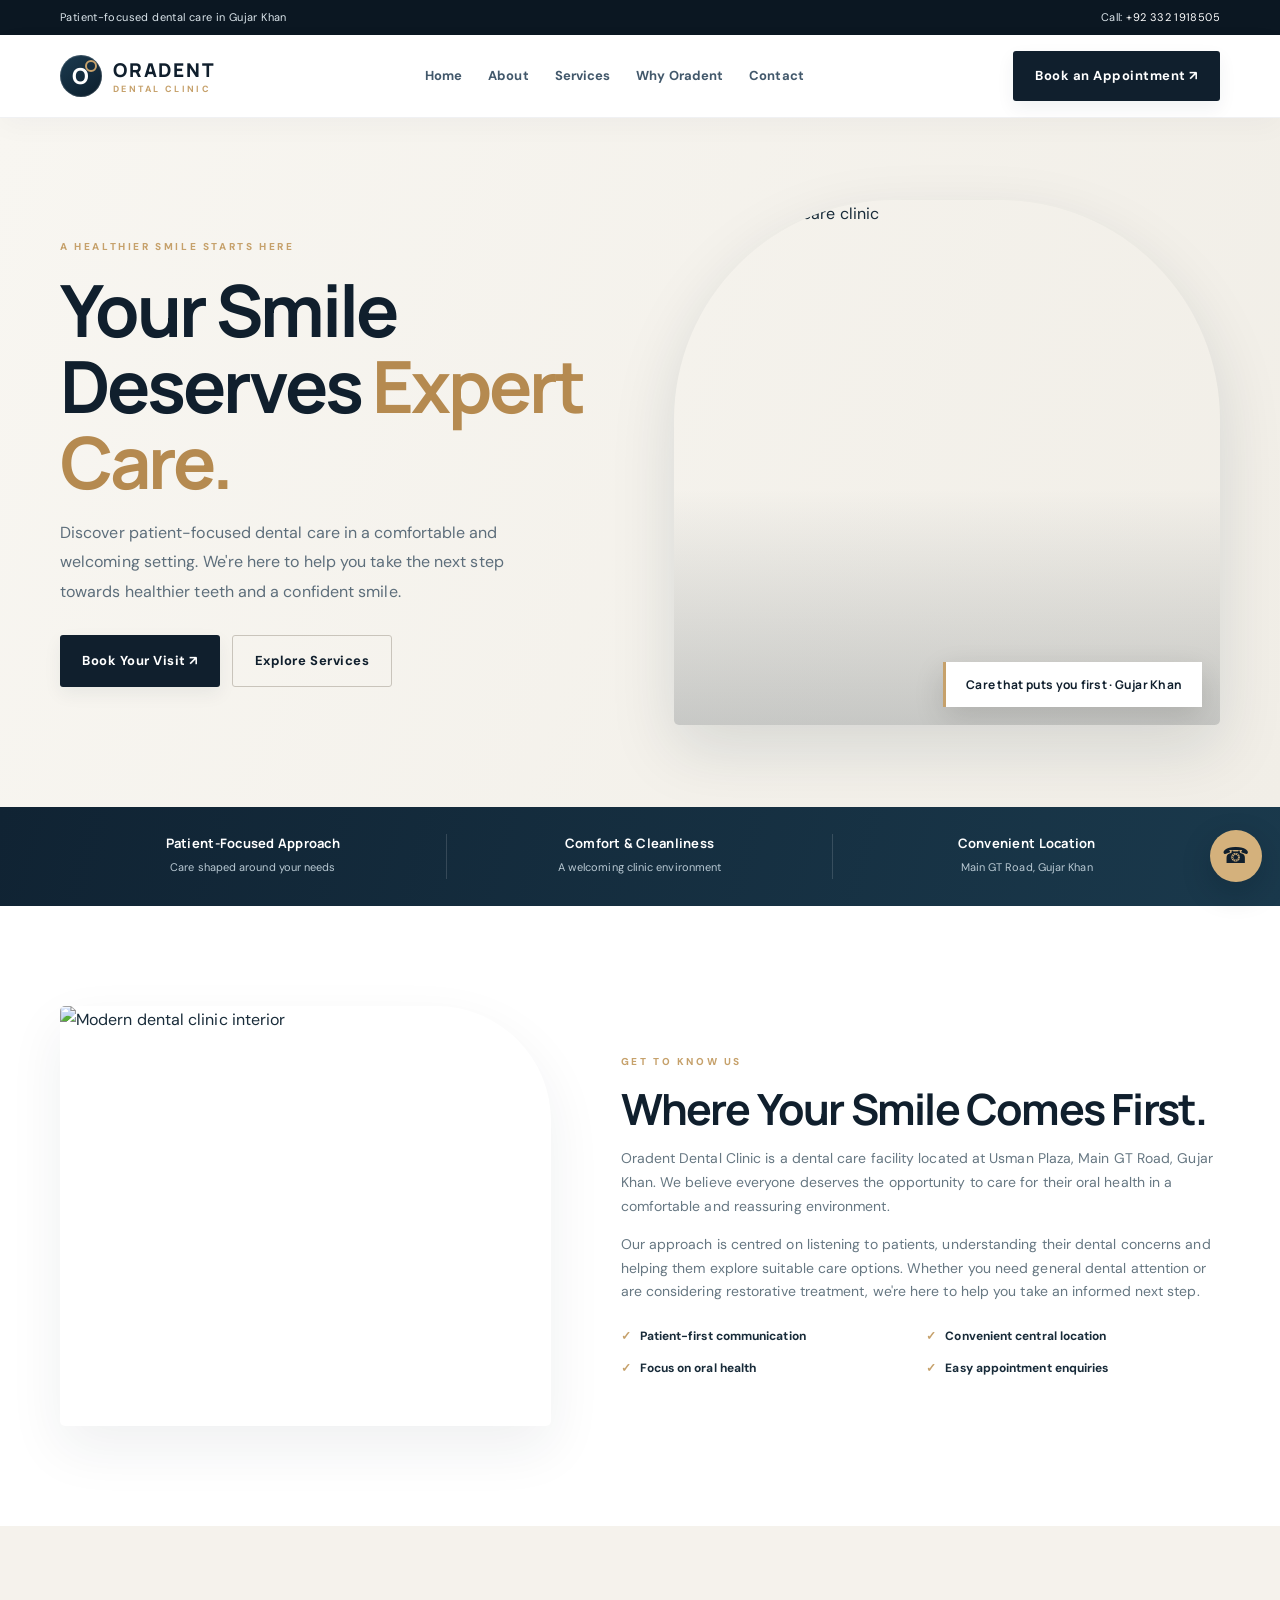
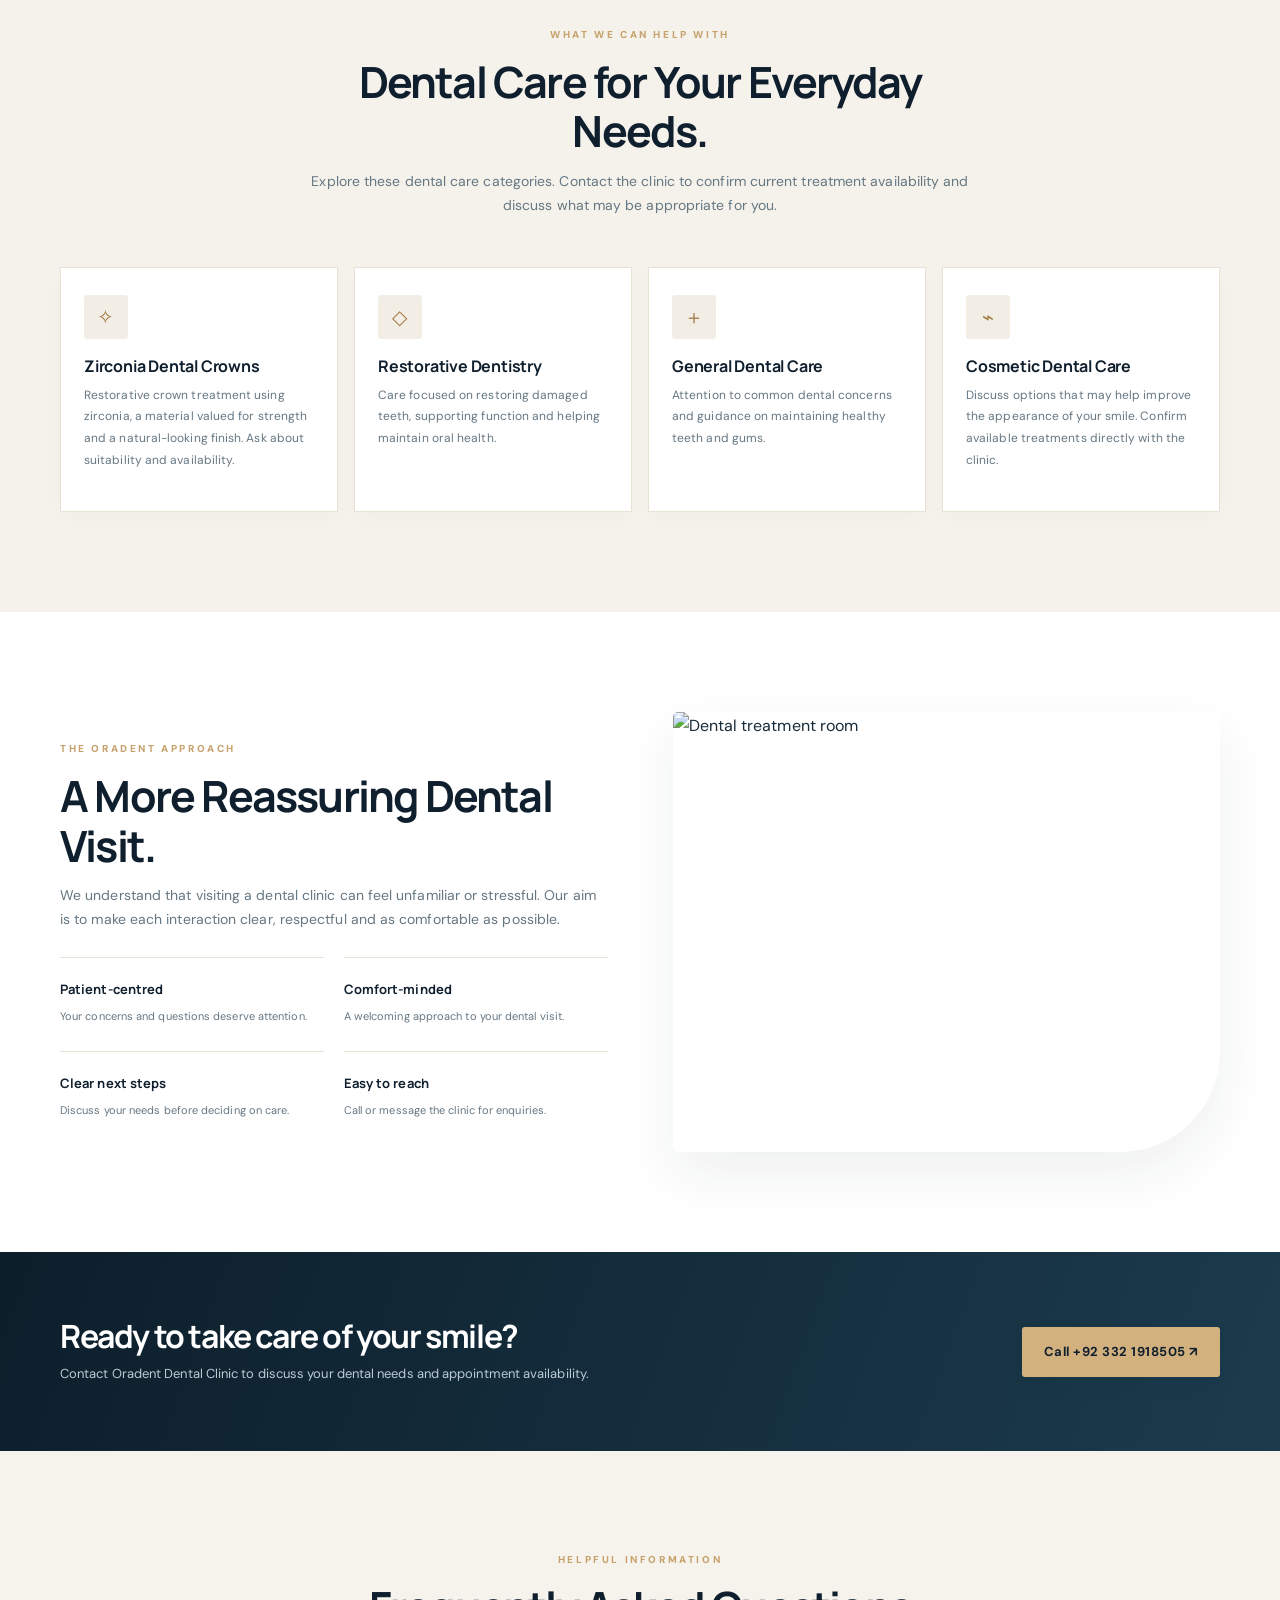
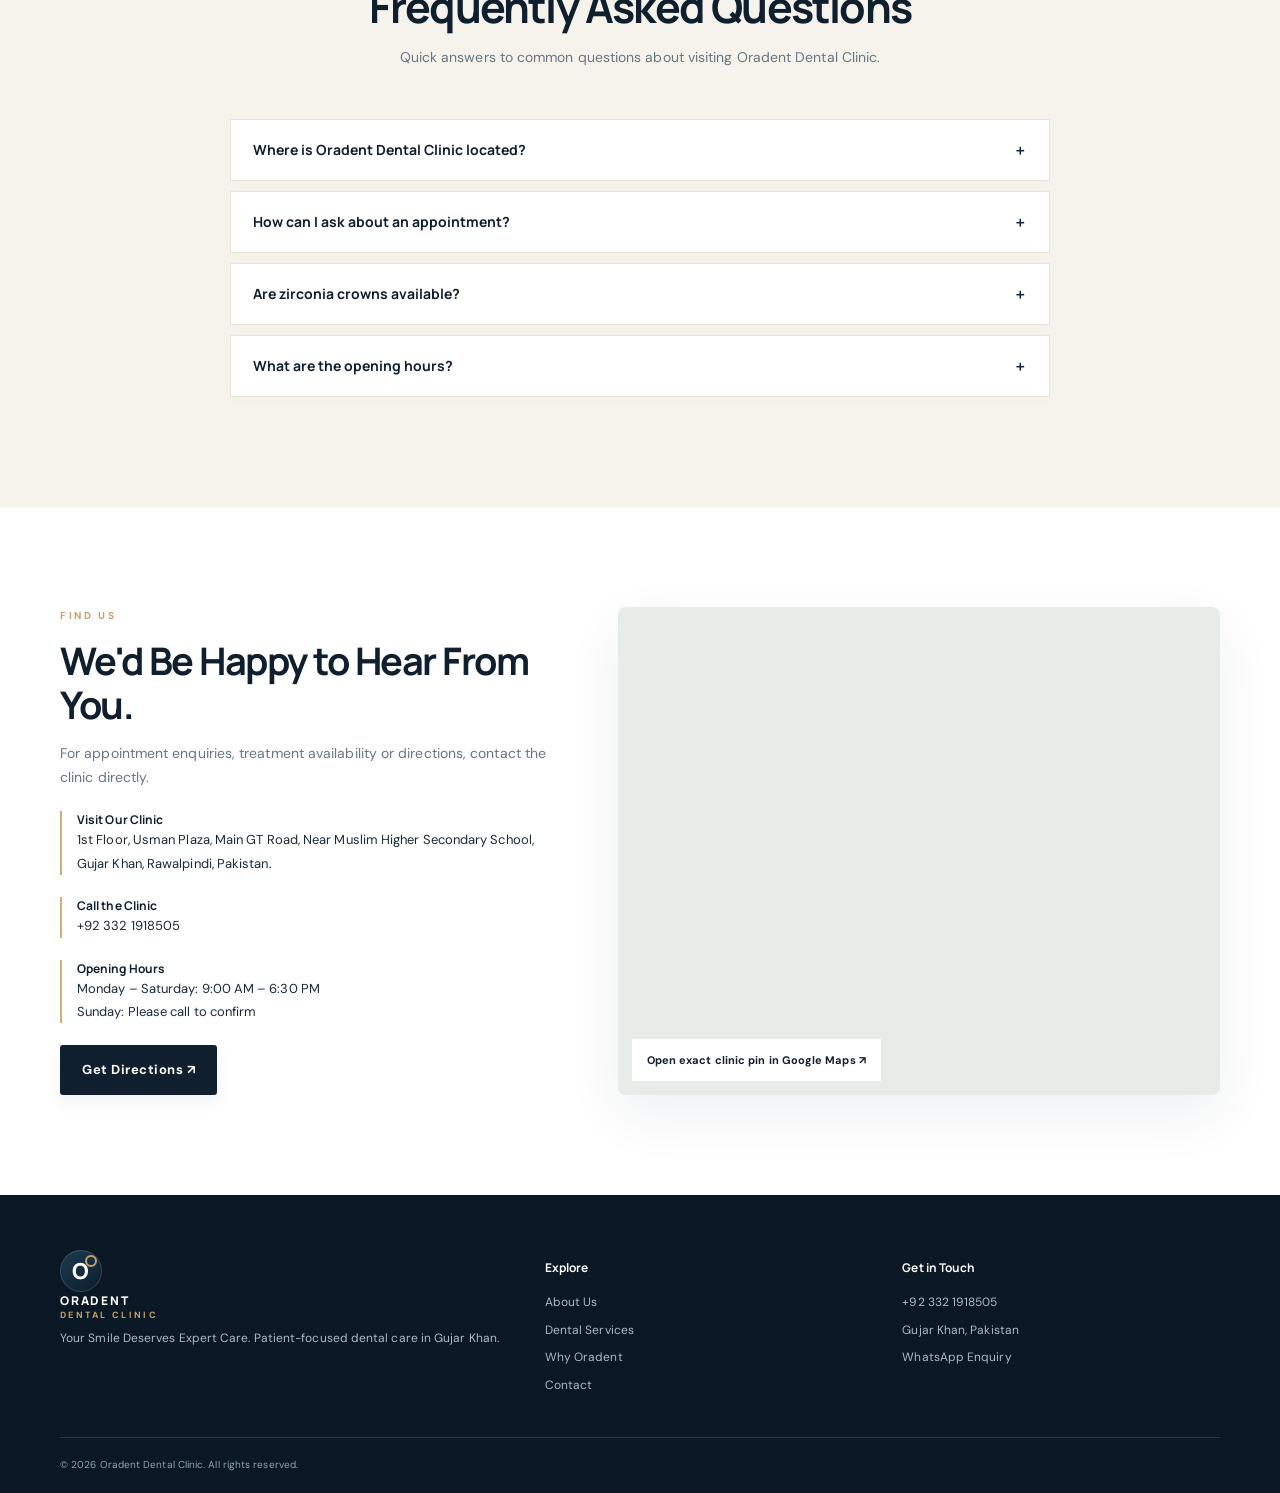
==== index.html @ 302f1503 "Upgrade Oradent website to premium clinic presentation" ====
<!doctype html>
<html lang="en">
<head>
<meta charset="utf-8"><meta name="viewport" content="width=device-width,initial-scale=1">
<title>Oradent Dental Clinic Gujar Khan | Dental Care</title>
<meta name="description" content="Visit Oradent Dental Clinic at Usman Plaza, Main GT Road, Gujar Khan. Explore general, restorative and cosmetic dental care and enquire about zirconia crowns.">
<link rel="canonical" href="https://oradent-clinic-site.vercel.app/"><meta name="theme-color" content="#101f2d"><meta property="og:type" content="website"><meta property="og:title" content="Oradent Dental Clinic | Thoughtful Dental Care in Gujar Khan"><meta property="og:description" content="Patient-focused dental care at Usman Plaza, Main GT Road, Gujar Khan. Call or WhatsApp to enquire."><meta property="og:url" content="https://oradent-clinic-site.vercel.app/"><meta name="twitter:card" content="summary_large_image"><meta name="twitter:title" content="Oradent Dental Clinic | Gujar Khan"><meta name="twitter:description" content="Explore dental care at Oradent Dental Clinic, Usman Plaza, Gujar Khan."><meta name="robots" content="index,follow">
<link rel="preconnect" href="https://fonts.googleapis.com"><link rel="preconnect" href="https://fonts.gstatic.com" crossorigin>
<link href="https://fonts.googleapis.com/css2?family=DM+Sans:wght@400;500;600;700&family=Manrope:wght@500;600;700;800&display=swap" rel="stylesheet">
<style>
:root{--navy:#102a43;--blue:#173f5f;--gold:#c49a58;--cream:#f7f5f0;--ink:#1b2e3e;--muted:#647585;--line:#e8e4dc}*{box-sizing:border-box}html{scroll-behavior:smooth}body{margin:0;color:var(--ink);font:16px/1.7 "DM Sans",sans-serif}a{text-decoration:none;color:inherit}.wrap{width:min(1160px,calc(100% - 40px));margin:auto}.top{background:var(--navy);color:#dce6ec;font-size:12px;padding:8px 0}.top .wrap{display:flex;justify-content:space-between;gap:12px;flex-wrap:wrap}.top a{color:white}header{position:sticky;top:0;z-index:5;background:#ffffffed;backdrop-filter:blur(12px);border-bottom:1px solid #102a4310}.nav{height:78px;display:flex;align-items:center;justify-content:space-between;gap:20px}.logo{display:flex;align-items:center;gap:11px;color:var(--navy);font:800 19px Manrope;letter-spacing:1.4px}.mark{width:42px;height:42px;border-radius:13px;background:var(--navy);color:white;display:grid;place-items:center;font-size:22px;position:relative}.mark:after{content:"";position:absolute;width:8px;height:8px;border:2px solid var(--gold);border-radius:50%;right:5px;top:5px}.logo small{display:block;font:700 9px "DM Sans";letter-spacing:2.4px;color:var(--gold)}.links{display:flex;gap:26px;font-size:13px;font-weight:700;color:#42586b}.links a:hover{color:var(--gold)}.btn{display:inline-flex;align-items:center;justify-content:center;padding:13px 20px;border-radius:5px;background:var(--navy);color:#fff;font-size:13px;font-weight:700;transition:.2s}.btn:hover{background:var(--blue);transform:translateY(-2px)}.btn.light{background:transparent;border:1px solid #c9c4bb;color:var(--navy)}.menu{display:none;background:none;border:0;font-size:25px;color:var(--navy)}.hero{background:var(--cream);overflow:hidden}.heroGrid{display:grid;grid-template-columns:1fr 1fr;gap:55px;align-items:center;padding:70px 0}.eyebrow{text-transform:uppercase;letter-spacing:2.2px;font-size:10px;font-weight:800;color:var(--gold)}h1,h2,h3{font-family:Manrope;color:var(--navy);line-height:1.15}h1{font-size:clamp(42px,5.5vw,66px);letter-spacing:-2.5px;margin:17px 0}h1 span{color:var(--gold)}.lead{color:#5d6e7b;max-width:540px;font-size:16px}.actions{display:flex;gap:12px;flex-wrap:wrap;margin-top:28px}.heroImg{height:490px;border-radius:180px 180px 8px 8px;overflow:hidden;position:relative}.heroImg img{width:100%;height:100%;object-fit:cover}.photoTag{position:absolute;bottom:0;right:0;background:white;padding:14px 20px;border-left:3px solid var(--gold);font:700 12px Manrope;color:var(--navy)}.trust{background:var(--navy);color:white}.trust .wrap{display:grid;grid-template-columns:repeat(3,1fr);padding:24px 0}.trustItem{padding:0 22px;border-right:1px solid #ffffff25;text-align:center}.trustItem:last-child{border:0}.trust strong{display:block;font:700 13px Manrope}.trust small{color:#b9c9d3;font-size:11px}.section{padding:90px 0}.center{text-align:center;max-width:680px;margin:0 auto 42px}.center h2,.copy h2{font-size:clamp(30px,4vw,43px);letter-spacing:-1.3px;margin:14px 0}.center p,.copy p{color:var(--muted);font-size:14px}.about{display:grid;grid-template-columns:.9fr 1.1fr;gap:70px;align-items:center}.aboutImg{height:420px;overflow:hidden;border-radius:8px 100px 8px 8px}.aboutImg img{width:100%;height:100%;object-fit:cover}.ticks{display:grid;grid-template-columns:1fr 1fr;gap:12px;margin-top:22px;font-size:12px;font-weight:700}.ticks span:before{content:"✓";color:var(--gold);margin-right:9px}.services{background:var(--cream)}.cards{display:grid;grid-template-columns:repeat(4,1fr);gap:16px}.card{background:#fff;border:1px solid var(--line);padding:25px 20px;min-height:225px;transition:.2s}.card:hover{transform:translateY(-4px);box-shadow:0 14px 30px #102a4310}.symbol{width:44px;height:44px;border-radius:50%;background:#eaf1ee;color:var(--navy);display:grid;place-items:center;font-size:20px}.card h3{font-size:16px;margin:18px 0 9px}.card p{font-size:12px;color:var(--muted);margin:0}.why{display:grid;grid-template-columns:1fr 1fr;gap:65px;align-items:center}.whyImg{height:440px;border-radius:8px 8px 90px 8px;overflow:hidden}.whyImg img{width:100%;height:100%;object-fit:cover}.benefits{display:grid;grid-template-columns:1fr 1fr;gap:20px;margin-top:25px}.benefit{border-top:1px solid var(--line);padding-top:13px}.benefit strong{font:700 13px Manrope;color:var(--navy)}.benefit p{font-size:11px;margin:5px 0;color:var(--muted)}.band{background:var(--navy);color:white;padding:55px 0}.band .wrap{display:flex;align-items:center;justify-content:space-between;gap:30px}.band h2{color:white;font-size:32px;margin:0 0 8px}.band p{color:#bdcbd5;font-size:13px;margin:0}.band .btn{background:var(--gold);color:var(--navy);white-space:nowrap}.faq{background:var(--cream)}.faqList{max-width:820px;margin:auto}.faqItem{background:white;border:1px solid var(--line);margin-bottom:10px}.question{width:100%;border:0;background:none;padding:18px 20px;text-align:left;display:flex;justify-content:space-between;font:700 13px Manrope;color:var(--navy);cursor:pointer}.answer{display:none;padding:0 20px 18px;color:var(--muted);font-size:13px}.faqItem.open .answer{display:block}.contact{display:grid;grid-template-columns:.9fr 1.1fr;gap:50px}.contact h2{font-size:38px;margin:15px 0}.contact p{color:var(--muted);font-size:14px}.detail{margin:22px 0;font-size:13px}.detail b{display:block;font:700 12px Manrope;color:var(--navy)}.map{min-height:370px;position:relative;border-radius:8px;overflow:hidden;background:#e8ece9}.map iframe{width:100%;height:370px;border:0}.map a{position:absolute;bottom:14px;left:14px;background:white;padding:12px 15px;font-size:11px;font-weight:700;color:var(--navy)}footer{background:#0b2033;color:#d4dfe6;padding:48px 0 20px}.foot{display:grid;grid-template-columns:1.4fr 1fr 1fr;gap:40px;padding-bottom:35px}.foot p,.foot a{display:block;color:#aabac6;font-size:12px;margin:7px 0}.foot h4{font:700 12px Manrope;color:white}.copyright{border-top:1px solid #ffffff22;padding-top:18px;font-size:10px;color:#8fa3b1;display:flex;justify-content:space-between;gap:12px}.float{position:fixed;right:18px;bottom:18px;width:52px;height:52px;border-radius:50%;background:var(--gold);color:var(--navy);display:grid;place-items:center;font-size:22px;box-shadow:0 8px 22px #0002}
@media(max-width:850px){.cards{grid-template-columns:repeat(2,1fr)}.heroGrid{gap:25px}.about,.why{gap:35px}}@media(max-width:680px){.wrap{width:calc(100% - 32px)}.nav{height:68px}.menu{display:block}.links{display:none;position:absolute;top:68px;left:0;right:0;background:white;padding:20px 25px;box-shadow:0 12px 20px #102a4315;flex-direction:column}.links.show{display:flex}.nav>.btn{display:none}.heroGrid,.about,.why,.contact{grid-template-columns:1fr}.heroGrid{padding:48px 0 35px}.heroImg{height:350px}.trust .wrap{grid-template-columns:1fr;gap:15px}.trustItem{border:0;border-bottom:1px solid #ffffff22;padding:0 0 13px;text-align:left}.trustItem:last-child{border:0}.section{padding:65px 0}.aboutImg{height:330px}.band .wrap{align-items:flex-start;flex-direction:column}.band h2{font-size:28px}.whyImg{height:330px}.foot{grid-template-columns:1fr 1fr;gap:25px}.foot>div:first-child{grid-column:1/-1}.copyright{flex-direction:column}.map iframe{height:320px;min-height:320px}}@media(max-width:390px){.cards,.ticks,.benefits{grid-template-columns:1fr}.actions .btn{width:100%}}

/* Premium refinement */
:root{--navy:#101f2d;--blue:#213f52;--gold:#c6a16b;--cream:#f6f3ed;--ink:#182b39;--muted:#667782;--line:#e7e0d5}
body{letter-spacing:.005em}
.top{background:#0b1722;font-size:11px;letter-spacing:.035em}
header{box-shadow:0 8px 28px #14283a08}
.nav{height:82px}
.logo{letter-spacing:1.8px}
.mark{border-radius:50%;background:linear-gradient(145deg,#1c3b50,#0b1d2b);box-shadow:inset 0 0 0 1px #ffffff25}
.btn{border-radius:3px;letter-spacing:.04em;padding:14px 22px;box-shadow:0 7px 18px #102a4310}
.btn.light{box-shadow:none}
.hero{background:linear-gradient(110deg,#f8f6f1 0%,#f1eee7 100%)}
.heroGrid{padding:82px 0;gap:68px}
h1{font-size:clamp(44px,5.8vw,72px);line-height:1.06;letter-spacing:-3px}
h1 span{color:#b58a50}
.lead{font-size:16px;line-height:1.85;max-width:500px}
.heroImg{height:525px;border-radius:220px 220px 5px 5px;box-shadow:0 24px 65px #132b3a20}
.heroImg:after{content:"";position:absolute;inset:0;background:linear-gradient(180deg,transparent 55%,#07172430)}
.photoTag{z-index:1;bottom:18px;right:18px;box-shadow:0 10px 30px #0002;letter-spacing:.02em}
.trust{background:linear-gradient(105deg,#102333,#1a394c)}
.trust .wrap{padding:27px 0}
.trustItem strong{font-size:13px;letter-spacing:.02em}
.section{padding:100px 0}
.center{margin-bottom:50px}
.center h2,.copy h2{letter-spacing:-1.8px}
.eyebrow{letter-spacing:2.6px;font-size:10px}
.aboutImg,.whyImg{box-shadow:0 22px 55px #172d3a12}
.aboutImg{border-radius:5px 115px 5px 5px}
.whyImg{border-radius:5px 5px 100px 5px}
.services{background:#f5f2ec}
.card{border:1px solid #e8e1d6;min-height:245px;padding:27px 23px;box-shadow:0 5px 18px #1b2e3e05}
.card:hover{box-shadow:0 18px 38px #102a4312;border-color:#d5c4a8}
.symbol{border-radius:3px;background:#f2eee6;color:#a47b45}
.card h3{font-size:16px;letter-spacing:-.2px}
.card p{line-height:1.8}
.benefit{padding-top:17px}
.benefit strong{font-size:13px}
.band{background:linear-gradient(110deg,#0d1e2b,#1b3b4d);padding:66px 0}
.band h2{letter-spacing:-1.4px}
.band .btn{background:#d2b17f}
.faq{background:#f6f3ed}
.faqItem{border-color:#e9e2d7;box-shadow:0 4px 15px #172d3a04}
.question{font-size:14px;padding:20px 22px}
.answer{line-height:1.8}
.contact{gap:65px}
.contact h2{letter-spacing:-1.5px;line-height:1.15}
.detail{line-height:1.8;padding-left:15px;border-left:2px solid #d0ad79}
.map{box-shadow:0 20px 55px #102a4312}
footer{background:#091824}
.float{background:#d4b17c;box-shadow:0 10px 28px #09182440}
a:focus-visible,button:focus-visible{outline:3px solid #c6a16b;outline-offset:3px}
@media(max-width:850px){.heroGrid{gap:35px}.heroImg{height:440px}}
@media(max-width:680px){.nav{height:70px}.heroGrid{padding:55px 0 40px;gap:32px}.heroImg{height:355px}.section{padding:70px 0}.heroImg{border-radius:150px 150px 4px 4px}.contact{gap:32px}}

</style>
<script type="application/ld+json">{"@context":"https://schema.org","@type":"Dentist","name":"Oradent Dental Clinic","telephone":"+923321918505","address":{"@type":"PostalAddress","streetAddress":"1st Floor, Usman Plaza, Main GT Road, near Muslim Higher Secondary School","addressLocality":"Gujar Khan","addressRegion":"Punjab","addressCountry":"PK"},"areaServed":"Gujar Khan","url":"https://oradent-clinic-site.vercel.app/","openingHoursSpecification":[{"@type":"OpeningHoursSpecification","dayOfWeek":["Monday","Tuesday","Wednesday","Thursday","Friday","Saturday"],"opens":"09:00","closes":"18:30"}]}</script>
</head>
<body>
<div class="top"><div class="wrap"><span>Patient-focused dental care in Gujar Khan</span><span>Call: <a href="tel:+923321918505">+92 332 1918505</a></span></div></div>
<header><div class="wrap nav"><a class="logo" href="#home"><span class="mark">O</span><span>ORADENT<small>DENTAL CLINIC</small></span></a><button class="menu" id="menu" aria-label="Toggle menu">☰</button><nav class="links" id="links"><a href="#home">Home</a><a href="#about">About</a><a href="#services">Services</a><a href="#why">Why Oradent</a><a href="#contact">Contact</a></nav><a class="btn" href="https://wa.me/923321918505?text=Hello%20Oradent%2C%20I%20would%20like%20to%20ask%20about%20an%20appointment.">Book an Appointment ↗</a></div></header>
<main>
<section class="hero" id="home"><div class="wrap heroGrid"><div><div class="eyebrow">A healthier smile starts here</div><h1>Your Smile Deserves <span>Expert Care.</span></h1><p class="lead">Discover patient-focused dental care in a comfortable and welcoming setting. We're here to help you take the next step towards healthier teeth and a confident smile.</p><div class="actions"><a class="btn" href="https://wa.me/923321918505?text=Hello%20Oradent%2C%20I%20would%20like%20to%20discuss%20an%20appointment.">Book Your Visit ↗</a><a class="btn light" href="#services">Explore Services</a></div></div><div class="heroImg"><img src="https://images.unsplash.com/photo-1606811971618-4486d14f3f99?auto=format&fit=crop&w=1100&q=85" alt="Modern dental care clinic" fetchpriority="high"><div class="photoTag">Care that puts you first · Gujar Khan</div></div></div></section>
<div class="trust"><div class="wrap"><div class="trustItem"><strong>Patient-Focused Approach</strong><small>Care shaped around your needs</small></div><div class="trustItem"><strong>Comfort & Cleanliness</strong><small>A welcoming clinic environment</small></div><div class="trustItem"><strong>Convenient Location</strong><small>Main GT Road, Gujar Khan</small></div></div></div>
<section class="section" id="about"><div class="wrap about"><div class="aboutImg"><img src="https://images.unsplash.com/photo-1629909613654-28e377c37b09?auto=format&fit=crop&w=900&q=85" alt="Modern dental clinic interior" loading="lazy"></div><div class="copy"><div class="eyebrow">Get to know us</div><h2>Where Your Smile Comes First.</h2><p>Oradent Dental Clinic is a dental care facility located at Usman Plaza, Main GT Road, Gujar Khan. We believe everyone deserves the opportunity to care for their oral health in a comfortable and reassuring environment.</p><p>Our approach is centred on listening to patients, understanding their dental concerns and helping them explore suitable care options. Whether you need general dental attention or are considering restorative treatment, we're here to help you take an informed next step.</p><div class="ticks"><span>Patient-first communication</span><span>Convenient central location</span><span>Focus on oral health</span><span>Easy appointment enquiries</span></div></div></div></section>
<section class="section services" id="services"><div class="wrap"><div class="center"><div class="eyebrow">What we can help with</div><h2>Dental Care for Your Everyday Needs.</h2><p>Explore these dental care categories. Contact the clinic to confirm current treatment availability and discuss what may be appropriate for you.</p></div><div class="cards"><article class="card"><div class="symbol">✧</div><h3>Zirconia Dental Crowns</h3><p>Restorative crown treatment using zirconia, a material valued for strength and a natural-looking finish. Ask about suitability and availability.</p></article><article class="card"><div class="symbol">◇</div><h3>Restorative Dentistry</h3><p>Care focused on restoring damaged teeth, supporting function and helping maintain oral health.</p></article><article class="card"><div class="symbol">＋</div><h3>General Dental Care</h3><p>Attention to common dental concerns and guidance on maintaining healthy teeth and gums.</p></article><article class="card"><div class="symbol">⌁</div><h3>Cosmetic Dental Care</h3><p>Discuss options that may help improve the appearance of your smile. Confirm available treatments directly with the clinic.</p></article></div></div></section>
<section class="section" id="why"><div class="wrap why"><div class="copy"><div class="eyebrow">The Oradent approach</div><h2>A More Reassuring Dental Visit.</h2><p>We understand that visiting a dental clinic can feel unfamiliar or stressful. Our aim is to make each interaction clear, respectful and as comfortable as possible.</p><div class="benefits"><div class="benefit"><strong>Patient-centred</strong><p>Your concerns and questions deserve attention.</p></div><div class="benefit"><strong>Comfort-minded</strong><p>A welcoming approach to your dental visit.</p></div><div class="benefit"><strong>Clear next steps</strong><p>Discuss your needs before deciding on care.</p></div><div class="benefit"><strong>Easy to reach</strong><p>Call or message the clinic for enquiries.</p></div></div></div><div class="whyImg"><img src="https://images.unsplash.com/photo-1609840114035-3c981b782dfe?auto=format&fit=crop&w=1000&q=85" alt="Dental treatment room" loading="lazy"></div></div></section>
<section class="band"><div class="wrap"><div><h2>Ready to take care of your smile?</h2><p>Contact Oradent Dental Clinic to discuss your dental needs and appointment availability.</p></div><a class="btn" href="tel:+923321918505">Call +92 332 1918505 ↗</a></div></section>
<section class="section faq"><div class="wrap"><div class="center"><div class="eyebrow">Helpful information</div><h2>Frequently Asked Questions</h2><p>Quick answers to common questions about visiting Oradent Dental Clinic.</p></div><div class="faqList"><div class="faqItem"><button class="question">Where is Oradent Dental Clinic located? <span>＋</span></button><div class="answer">1st Floor, Usman Plaza, Main GT Road, near Muslim Higher Secondary School, Gujar Khan, Rawalpindi, Pakistan.</div></div><div class="faqItem"><button class="question">How can I ask about an appointment? <span>＋</span></button><div class="answer">Call +92 332 1918505 or use the WhatsApp appointment enquiry button. Appointment availability should be confirmed directly with the clinic.</div></div><div class="faqItem"><button class="question">Are zirconia crowns available? <span>＋</span></button><div class="answer">Zirconia dental crowns are one of the treatment categories listed for this clinic. Contact the team to confirm current availability and whether this option is suitable for your needs.</div></div><div class="faqItem"><button class="question">What are the opening hours? <span>＋</span></button><div class="answer">The hours supplied for this draft are Monday to Saturday, 9:00 AM to 6:30 PM. Please call to confirm the latest schedule. Sunday availability is not confirmed.</div></div></div></div></section>
<section class="section" id="contact"><div class="wrap contact"><div><div class="eyebrow">Find us</div><h2>We'd Be Happy to Hear From You.</h2><p>For appointment enquiries, treatment availability or directions, contact the clinic directly.</p><div class="detail"><b>Visit Our Clinic</b>1st Floor, Usman Plaza, Main GT Road, Near Muslim Higher Secondary School, Gujar Khan, Rawalpindi, Pakistan.</div><div class="detail"><b>Call the Clinic</b><a href="tel:+923321918505">+92 332 1918505</a></div><div class="detail"><b>Opening Hours</b>Monday – Saturday: 9:00 AM – 6:30 PM<br>Sunday: Please call to confirm</div><a class="btn" href="https://maps.app.goo.gl/mqdsxvssHX6BZxFB8" target="_blank" rel="noopener">Get Directions ↗</a></div><div class="map"><iframe title="Oradent Dental Clinic map" src="https://www.google.com/maps?q=Oradent%20Dental%20Clinic%2C%20Usman%20Plaza%2C%20Main%20GT%20Road%2C%20near%20Muslim%20Higher%20Secondary%20School%2C%20Gujar%20Khan%2047850&output=embed" loading="lazy"></iframe><a href="https://maps.app.goo.gl/mqdsxvssHX6BZxFB8" target="_blank" rel="noopener">Open exact clinic pin in Google Maps ↗</a></div></div></section>
</main>
<footer><div class="wrap"><div class="foot"><div><a class="logo" href="#home" style="color:white"><span class="mark">O</span><span>ORADENT<small>DENTAL CLINIC</small></span></a><p>Your Smile Deserves Expert Care. Patient-focused dental care in Gujar Khan.</p></div><div><h4>Explore</h4><a href="#about">About Us</a><a href="#services">Dental Services</a><a href="#why">Why Oradent</a><a href="#contact">Contact</a></div><div><h4>Get in Touch</h4><a href="tel:+923321918505">+92 332 1918505</a><a href="https://maps.app.goo.gl/mqdsxvssHX6BZxFB8">Gujar Khan, Pakistan</a><a href="https://wa.me/923321918505">WhatsApp Enquiry</a></div></div><div class="copyright"><span>© 2026 Oradent Dental Clinic. All rights reserved.</span></div></div></footer>
<a class="float" href="tel:+923321918505" aria-label="Call clinic">☎</a>
<script>const m=document.getElementById('menu'),n=document.getElementById('links');m.addEventListener('click',()=>n.classList.toggle('show'));n.querySelectorAll('a').forEach(a=>a.addEventListener('click',()=>n.classList.remove('show')));document.querySelectorAll('.question').forEach(q=>q.addEventListener('click',()=>q.parentElement.classList.toggle('open')));</script>
</body></html>
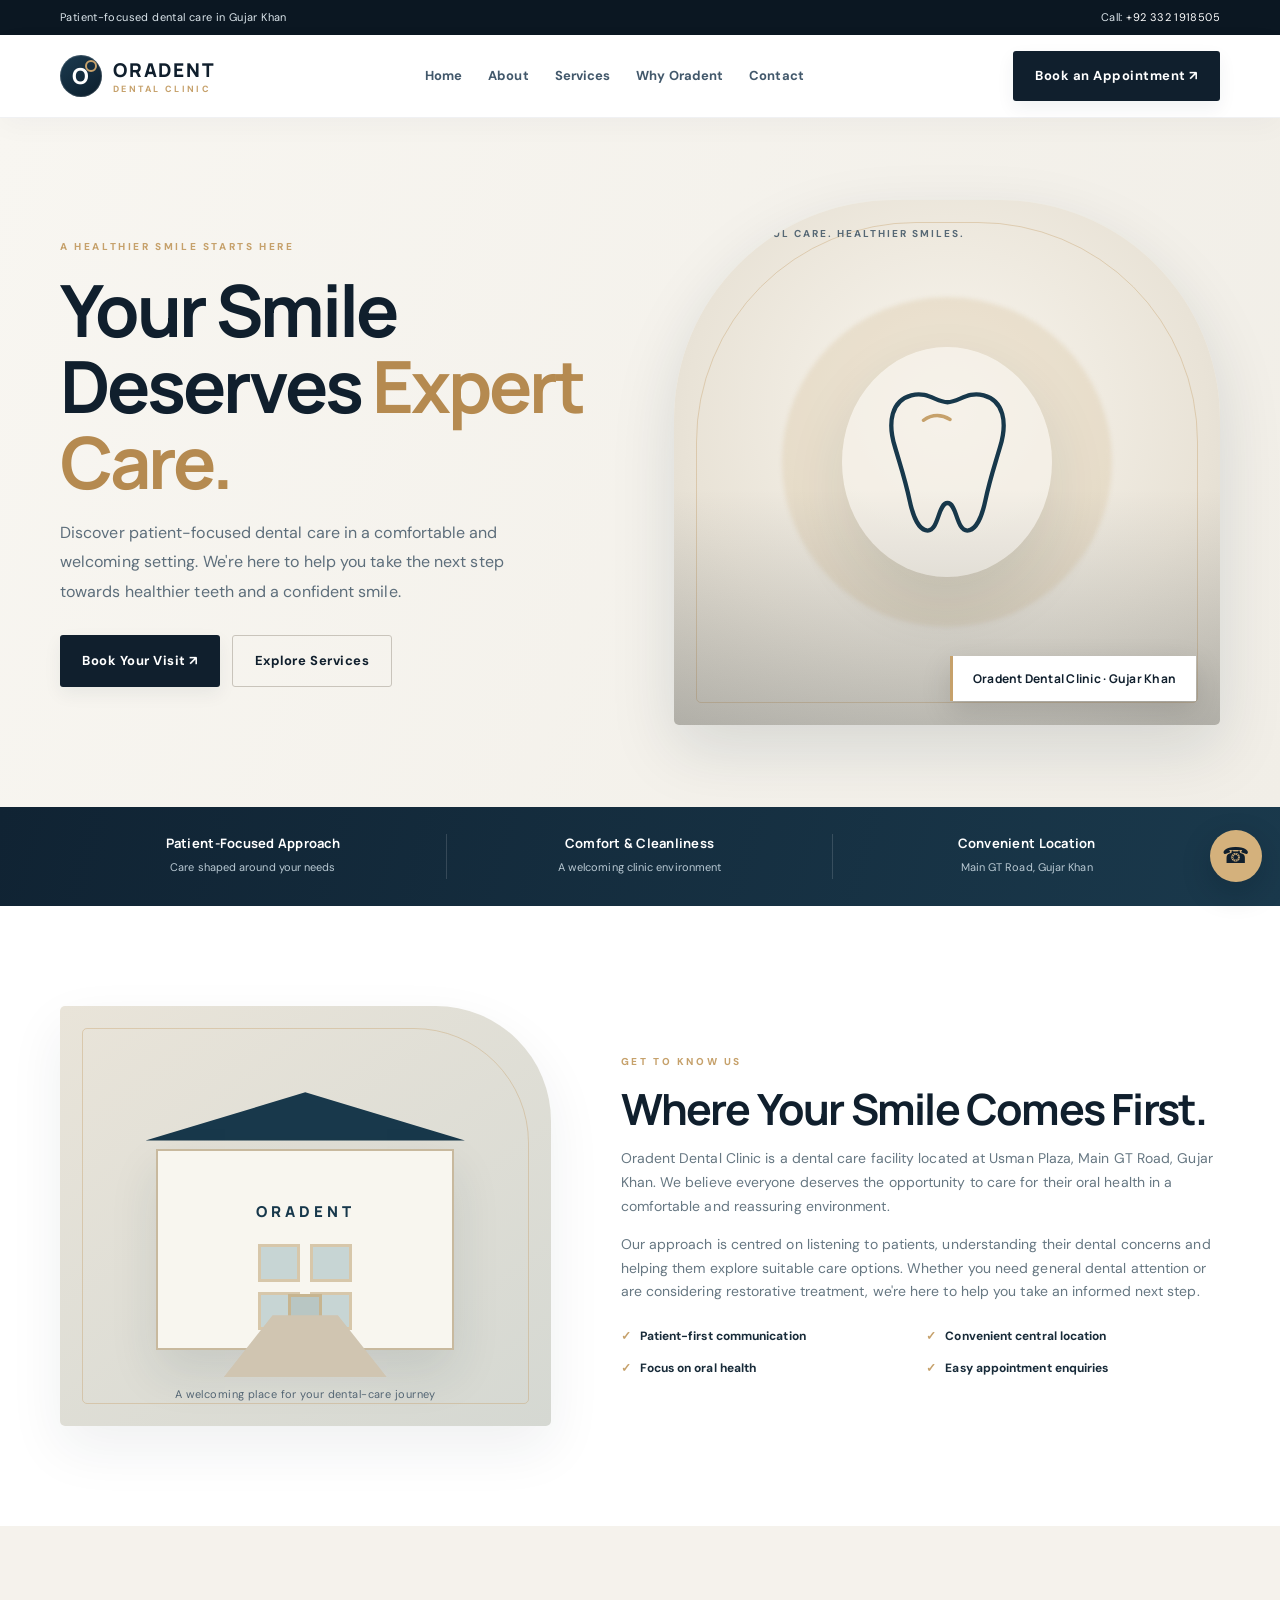
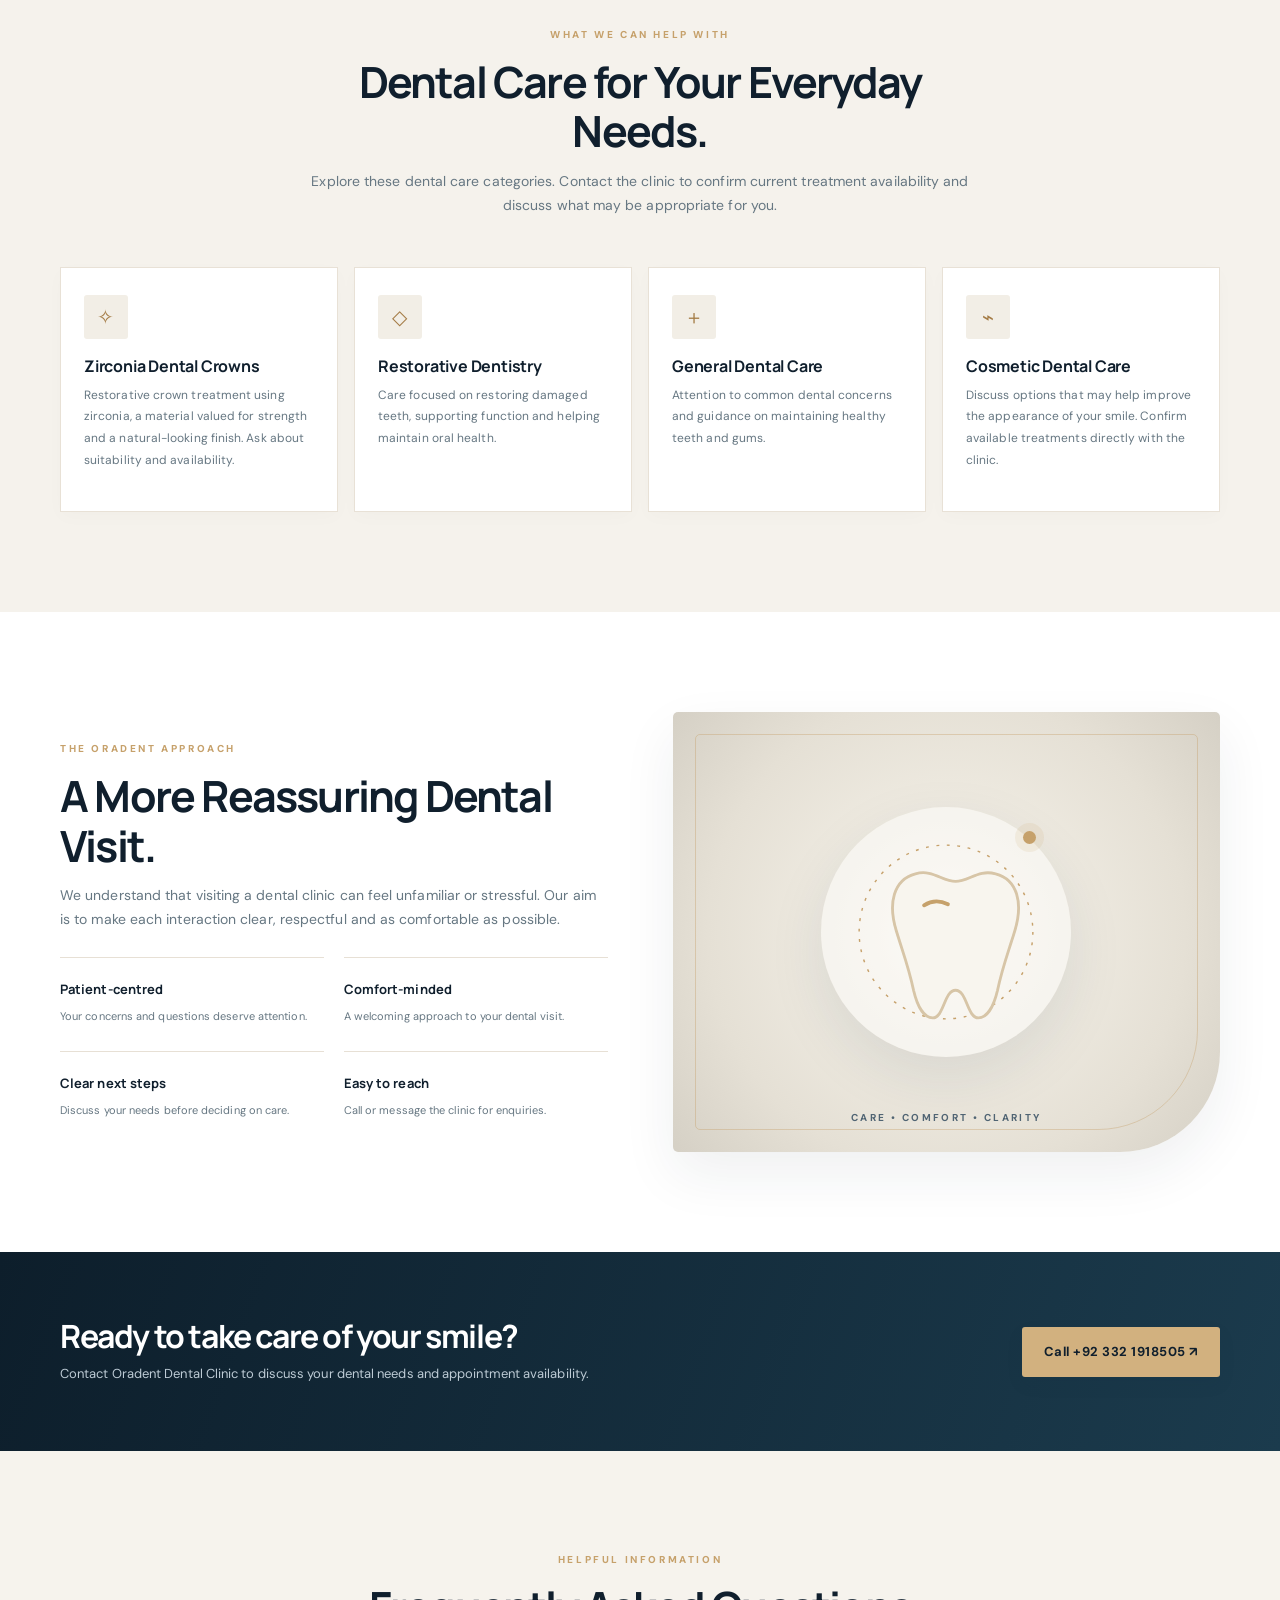
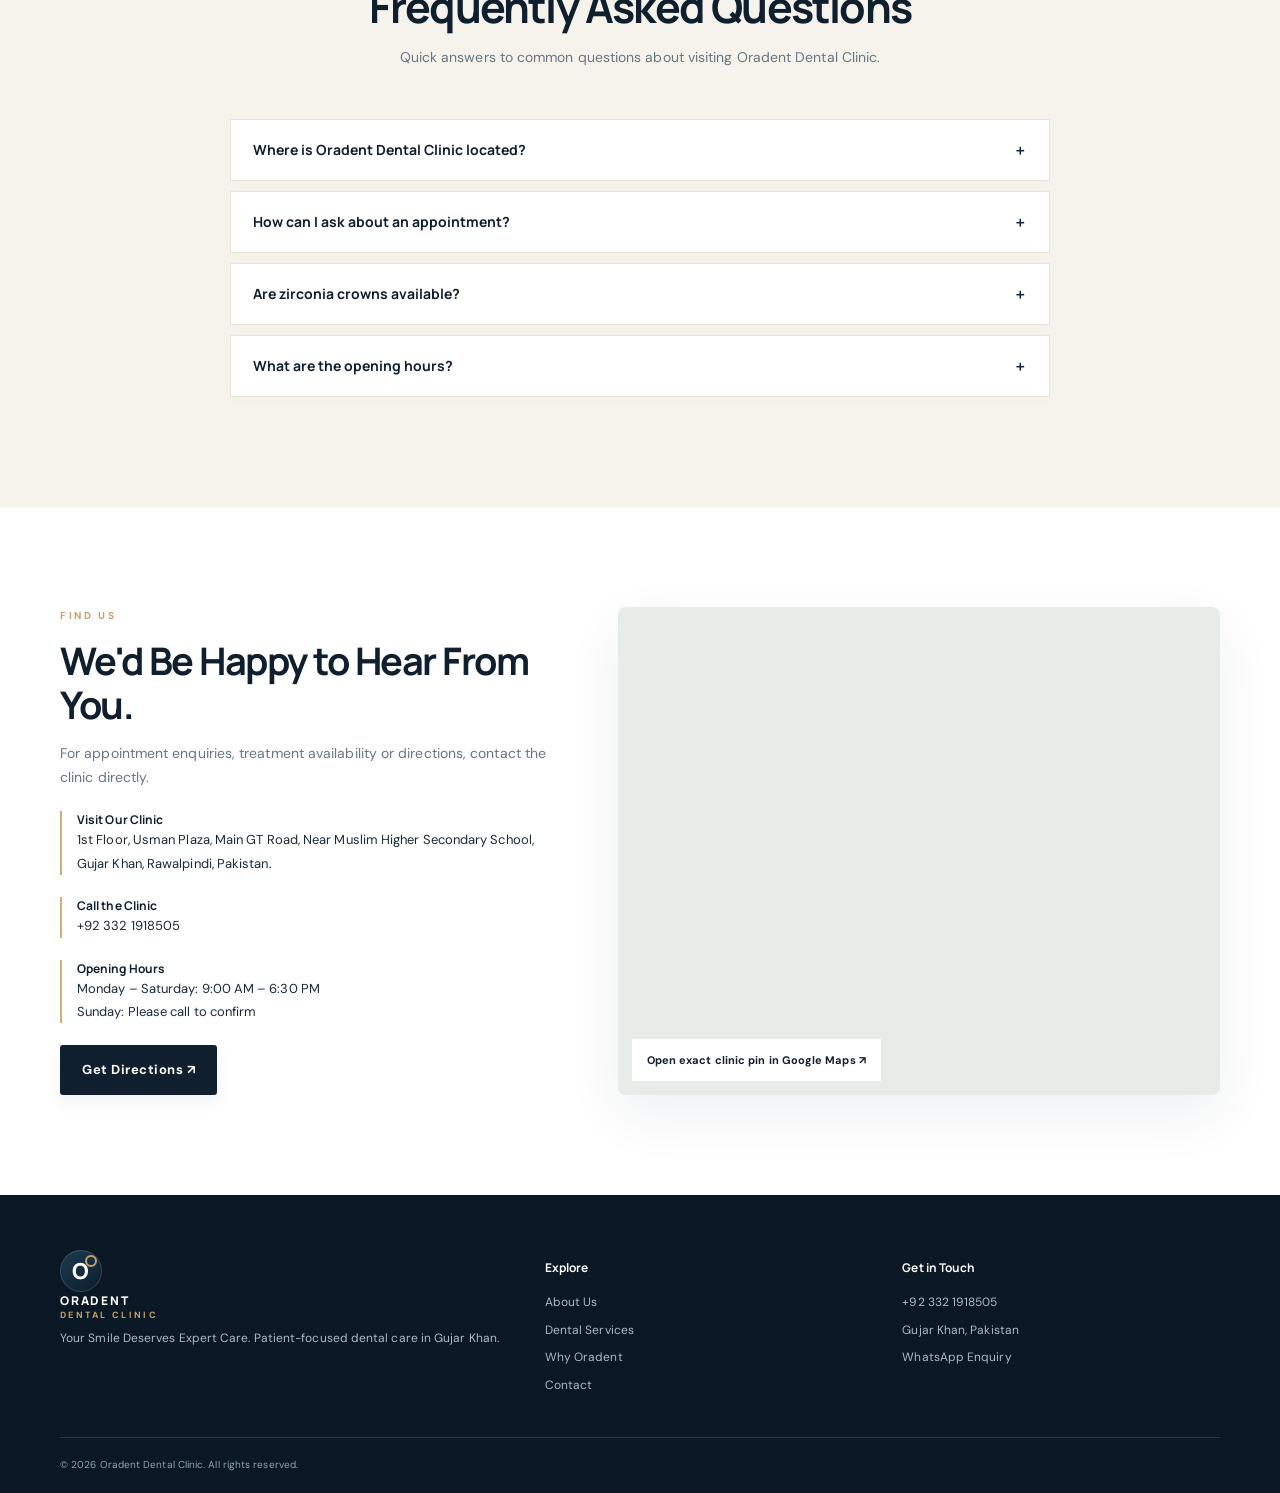
==== commit 72649289: "Replace generic stock photos with original clinic-themed illustrations" ====
--- a/index.html
+++ b/index.html
@@ -64,6 +64,33 @@
 @media(max-width:850px){.heroGrid{gap:35px}.heroImg{height:440px}}
 @media(max-width:680px){.nav{height:70px}.heroGrid{padding:55px 0 40px;gap:32px}.heroImg{height:355px}.section{padding:70px 0}.heroImg{border-radius:150px 150px 4px 4px}.contact{gap:32px}}
 
+
+/* Authenticity-first visuals: illustrative artwork, not stock clinic photography */
+.visualFrame{position:relative;display:grid;place-items:center;overflow:hidden;background:radial-gradient(circle at 50% 40%,#f9f6ef 0,#e9e3d7 62%,#d8d2c6 100%)}
+.heroVisual{color:#17384b}
+.heroVisual:before,.aboutVisual:before,.whyVisual:before{content:"";position:absolute;inset:22px;border:1px solid #c6a16b66;border-radius:inherit;pointer-events:none}
+.heroVisual .visualGlow{position:absolute;width:330px;height:330px;border-radius:50%;background:#d8c49f55;filter:blur(2px)}
+.toothMark{position:relative;width:210px;height:230px;display:grid;place-items:center;border-radius:50%;background:#ffffff80;box-shadow:0 25px 60px #1c34401c}
+.toothMark svg{width:155px;height:175px}
+.visualCaption{position:absolute;top:27px;left:28px;color:#566875;font:700 10px "DM Sans";letter-spacing:2px;text-transform:uppercase}
+.heroVisual .photoTag{bottom:24px;right:24px}
+.aboutVisual{background:linear-gradient(145deg,#e9e4d9,#d5d8d2);border-radius:5px 115px 5px 5px}
+.clinicIllustration{position:relative;width:74%;height:64%;display:flex;align-items:flex-end;justify-content:center}
+.clinicBuilding{position:relative;width:82%;height:75%;background:#f8f6ef;border:2px solid #c8b99e;box-shadow:0 22px 45px #1d33401c;display:flex;align-items:center;flex-direction:column}
+.clinicRoof{position:absolute;top:4%;width:88%;height:18%;background:#18384b;clip-path:polygon(50% 0,100% 100%,0 100%)}
+.clinicSign{margin-top:17%;font:800 15px Manrope;letter-spacing:4px;color:#17384b}
+.clinicWindows{display:grid;grid-template-columns:repeat(2,42px);gap:10px;margin-top:22px}
+.clinicWindows i{height:38px;background:#c7d5d4;border:3px solid #d7c7aa}
+.clinicDoor{position:absolute;bottom:0;width:34px;height:54px;background:#b8c6c3;border:3px solid #c7b590}
+.clinicPath{position:absolute;bottom:-10%;width:45%;height:23%;background:#d0c5b1;clip-path:polygon(30% 0,70% 0,100% 100%,0 100%)}
+.illustrationNote{position:absolute;bottom:22px;left:25px;right:25px;text-align:center;color:#536573;font-size:11px;letter-spacing:.04em}
+.whyVisual{background:radial-gradient(circle at center,#f8f5ed 0,#e5e0d5 68%,#d5d0c5 100%)}
+.careOrbit{position:relative;width:250px;height:250px;display:grid;place-items:center;border-radius:50%;background:#ffffff70;box-shadow:0 20px 55px #1a30401b}
+.careOrbit svg{width:210px;height:210px}
+.orbitDot{position:absolute;top:24px;right:35px;width:13px;height:13px;border-radius:50%;background:#c6a16b;box-shadow:0 0 0 8px #c6a16b22}
+.careLabel{position:absolute;bottom:28px;color:#506473;font:700 10px "DM Sans";letter-spacing:2.4px}
+@media(max-width:680px){.toothMark{width:175px;height:190px}.toothMark svg{width:130px;height:150px}.clinicIllustration{height:58%}.careOrbit{width:220px;height:220px}.careOrbit svg{width:185px;height:185px}}
+
 </style>
 <script type="application/ld+json">{"@context":"https://schema.org","@type":"Dentist","name":"Oradent Dental Clinic","telephone":"+923321918505","address":{"@type":"PostalAddress","streetAddress":"1st Floor, Usman Plaza, Main GT Road, near Muslim Higher Secondary School","addressLocality":"Gujar Khan","addressRegion":"Punjab","addressCountry":"PK"},"areaServed":"Gujar Khan","url":"https://oradent-clinic-site.vercel.app/","openingHoursSpecification":[{"@type":"OpeningHoursSpecification","dayOfWeek":["Monday","Tuesday","Wednesday","Thursday","Friday","Saturday"],"opens":"09:00","closes":"18:30"}]}</script>
 </head>
@@ -71,11 +98,11 @@
 <div class="top"><div class="wrap"><span>Patient-focused dental care in Gujar Khan</span><span>Call: <a href="tel:+923321918505">+92 332 1918505</a></span></div></div>
 <header><div class="wrap nav"><a class="logo" href="#home"><span class="mark">O</span><span>ORADENT<small>DENTAL CLINIC</small></span></a><button class="menu" id="menu" aria-label="Toggle menu">☰</button><nav class="links" id="links"><a href="#home">Home</a><a href="#about">About</a><a href="#services">Services</a><a href="#why">Why Oradent</a><a href="#contact">Contact</a></nav><a class="btn" href="https://wa.me/923321918505?text=Hello%20Oradent%2C%20I%20would%20like%20to%20ask%20about%20an%20appointment.">Book an Appointment ↗</a></div></header>
 <main>
-<section class="hero" id="home"><div class="wrap heroGrid"><div><div class="eyebrow">A healthier smile starts here</div><h1>Your Smile Deserves <span>Expert Care.</span></h1><p class="lead">Discover patient-focused dental care in a comfortable and welcoming setting. We're here to help you take the next step towards healthier teeth and a confident smile.</p><div class="actions"><a class="btn" href="https://wa.me/923321918505?text=Hello%20Oradent%2C%20I%20would%20like%20to%20discuss%20an%20appointment.">Book Your Visit ↗</a><a class="btn light" href="#services">Explore Services</a></div></div><div class="heroImg"><img src="https://images.unsplash.com/photo-1606811971618-4486d14f3f99?auto=format&fit=crop&w=1100&q=85" alt="Modern dental care clinic" fetchpriority="high"><div class="photoTag">Care that puts you first · Gujar Khan</div></div></div></section>
+<section class="hero" id="home"><div class="wrap heroGrid"><div><div class="eyebrow">A healthier smile starts here</div><h1>Your Smile Deserves <span>Expert Care.</span></h1><p class="lead">Discover patient-focused dental care in a comfortable and welcoming setting. We're here to help you take the next step towards healthier teeth and a confident smile.</p><div class="actions"><a class="btn" href="https://wa.me/923321918505?text=Hello%20Oradent%2C%20I%20would%20like%20to%20discuss%20an%20appointment.">Book Your Visit ↗</a><a class="btn light" href="#services">Explore Services</a></div></div><div class="heroImg visualFrame heroVisual" role="img" aria-label="Illustrative dental-care artwork"><div class="visualGlow"></div><div class="toothMark"><svg viewBox="0 0 180 200" aria-hidden="true"><path d="M48 22C25 28 20 53 29 82c7 24 12 38 17 62 4 19 11 35 21 35 13 0 12-32 23-32s10 32 23 32c10 0 17-16 21-35 5-24 10-38 17-62 9-29 4-54-19-60-19-5-29 8-42 8S67 17 48 22Z" fill="none" stroke="currentColor" stroke-width="5" stroke-linejoin="round"/><path d="M62 51c10-7 21-7 31-1" fill="none" stroke="#c6a16b" stroke-width="4" stroke-linecap="round"/></svg></div><span class="visualCaption">Thoughtful care. Healthier smiles.</span><div class="photoTag">Oradent Dental Clinic · Gujar Khan</div></div></div></section>
 <div class="trust"><div class="wrap"><div class="trustItem"><strong>Patient-Focused Approach</strong><small>Care shaped around your needs</small></div><div class="trustItem"><strong>Comfort & Cleanliness</strong><small>A welcoming clinic environment</small></div><div class="trustItem"><strong>Convenient Location</strong><small>Main GT Road, Gujar Khan</small></div></div></div>
-<section class="section" id="about"><div class="wrap about"><div class="aboutImg"><img src="https://images.unsplash.com/photo-1629909613654-28e377c37b09?auto=format&fit=crop&w=900&q=85" alt="Modern dental clinic interior" loading="lazy"></div><div class="copy"><div class="eyebrow">Get to know us</div><h2>Where Your Smile Comes First.</h2><p>Oradent Dental Clinic is a dental care facility located at Usman Plaza, Main GT Road, Gujar Khan. We believe everyone deserves the opportunity to care for their oral health in a comfortable and reassuring environment.</p><p>Our approach is centred on listening to patients, understanding their dental concerns and helping them explore suitable care options. Whether you need general dental attention or are considering restorative treatment, we're here to help you take an informed next step.</p><div class="ticks"><span>Patient-first communication</span><span>Convenient central location</span><span>Focus on oral health</span><span>Easy appointment enquiries</span></div></div></div></section>
+<section class="section" id="about"><div class="wrap about"><div class="aboutImg visualFrame aboutVisual" role="img" aria-label="Illustrative clinic welcome artwork"><div class="clinicIllustration"><div class="clinicRoof"></div><div class="clinicBuilding"><span class="clinicSign">ORADENT</span><div class="clinicWindows"><i></i><i></i><i></i><i></i></div><div class="clinicDoor"></div></div><div class="clinicPath"></div></div><span class="illustrationNote">A welcoming place for your dental-care journey</span></div><div class="copy"><div class="eyebrow">Get to know us</div><h2>Where Your Smile Comes First.</h2><p>Oradent Dental Clinic is a dental care facility located at Usman Plaza, Main GT Road, Gujar Khan. We believe everyone deserves the opportunity to care for their oral health in a comfortable and reassuring environment.</p><p>Our approach is centred on listening to patients, understanding their dental concerns and helping them explore suitable care options. Whether you need general dental attention or are considering restorative treatment, we're here to help you take an informed next step.</p><div class="ticks"><span>Patient-first communication</span><span>Convenient central location</span><span>Focus on oral health</span><span>Easy appointment enquiries</span></div></div></div></section>
 <section class="section services" id="services"><div class="wrap"><div class="center"><div class="eyebrow">What we can help with</div><h2>Dental Care for Your Everyday Needs.</h2><p>Explore these dental care categories. Contact the clinic to confirm current treatment availability and discuss what may be appropriate for you.</p></div><div class="cards"><article class="card"><div class="symbol">✧</div><h3>Zirconia Dental Crowns</h3><p>Restorative crown treatment using zirconia, a material valued for strength and a natural-looking finish. Ask about suitability and availability.</p></article><article class="card"><div class="symbol">◇</div><h3>Restorative Dentistry</h3><p>Care focused on restoring damaged teeth, supporting function and helping maintain oral health.</p></article><article class="card"><div class="symbol">＋</div><h3>General Dental Care</h3><p>Attention to common dental concerns and guidance on maintaining healthy teeth and gums.</p></article><article class="card"><div class="symbol">⌁</div><h3>Cosmetic Dental Care</h3><p>Discuss options that may help improve the appearance of your smile. Confirm available treatments directly with the clinic.</p></article></div></div></section>
-<section class="section" id="why"><div class="wrap why"><div class="copy"><div class="eyebrow">The Oradent approach</div><h2>A More Reassuring Dental Visit.</h2><p>We understand that visiting a dental clinic can feel unfamiliar or stressful. Our aim is to make each interaction clear, respectful and as comfortable as possible.</p><div class="benefits"><div class="benefit"><strong>Patient-centred</strong><p>Your concerns and questions deserve attention.</p></div><div class="benefit"><strong>Comfort-minded</strong><p>A welcoming approach to your dental visit.</p></div><div class="benefit"><strong>Clear next steps</strong><p>Discuss your needs before deciding on care.</p></div><div class="benefit"><strong>Easy to reach</strong><p>Call or message the clinic for enquiries.</p></div></div></div><div class="whyImg"><img src="https://images.unsplash.com/photo-1609840114035-3c981b782dfe?auto=format&fit=crop&w=1000&q=85" alt="Dental treatment room" loading="lazy"></div></div></section>
+<section class="section" id="why"><div class="wrap why"><div class="copy"><div class="eyebrow">The Oradent approach</div><h2>A More Reassuring Dental Visit.</h2><p>We understand that visiting a dental clinic can feel unfamiliar or stressful. Our aim is to make each interaction clear, respectful and as comfortable as possible.</p><div class="benefits"><div class="benefit"><strong>Patient-centred</strong><p>Your concerns and questions deserve attention.</p></div><div class="benefit"><strong>Comfort-minded</strong><p>A welcoming approach to your dental visit.</p></div><div class="benefit"><strong>Clear next steps</strong><p>Discuss your needs before deciding on care.</p></div><div class="benefit"><strong>Easy to reach</strong><p>Call or message the clinic for enquiries.</p></div></div></div><div class="whyImg visualFrame whyVisual" role="img" aria-label="Illustrative dental-care detail"><div class="careOrbit"><span class="orbitDot"></span><svg viewBox="0 0 220 220" aria-hidden="true"><circle cx="110" cy="110" r="91" fill="none" stroke="#c6a16b" stroke-width="1.5" stroke-dasharray="3 8"/><path d="M78 49c-23 6-29 31-20 60 7 23 13 38 18 62 4 17 11 29 20 29 12 0 12-29 24-29s12 29 24 29c9 0 16-12 20-29 5-24 11-39 18-62 9-29 3-54-20-60-18-5-28 8-42 8s-24-13-42-8Z" fill="#f8f5ee" stroke="#d7c5a7" stroke-width="3"/><path d="M87 82c8-5 17-5 25-1" fill="none" stroke="#c6a16b" stroke-width="4" stroke-linecap="round"/></svg></div><span class="careLabel">CARE • COMFORT • CLARITY</span></div></div></section>
 <section class="band"><div class="wrap"><div><h2>Ready to take care of your smile?</h2><p>Contact Oradent Dental Clinic to discuss your dental needs and appointment availability.</p></div><a class="btn" href="tel:+923321918505">Call +92 332 1918505 ↗</a></div></section>
 <section class="section faq"><div class="wrap"><div class="center"><div class="eyebrow">Helpful information</div><h2>Frequently Asked Questions</h2><p>Quick answers to common questions about visiting Oradent Dental Clinic.</p></div><div class="faqList"><div class="faqItem"><button class="question">Where is Oradent Dental Clinic located? <span>＋</span></button><div class="answer">1st Floor, Usman Plaza, Main GT Road, near Muslim Higher Secondary School, Gujar Khan, Rawalpindi, Pakistan.</div></div><div class="faqItem"><button class="question">How can I ask about an appointment? <span>＋</span></button><div class="answer">Call +92 332 1918505 or use the WhatsApp appointment enquiry button. Appointment availability should be confirmed directly with the clinic.</div></div><div class="faqItem"><button class="question">Are zirconia crowns available? <span>＋</span></button><div class="answer">Zirconia dental crowns are one of the treatment categories listed for this clinic. Contact the team to confirm current availability and whether this option is suitable for your needs.</div></div><div class="faqItem"><button class="question">What are the opening hours? <span>＋</span></button><div class="answer">The hours supplied for this draft are Monday to Saturday, 9:00 AM to 6:30 PM. Please call to confirm the latest schedule. Sunday availability is not confirmed.</div></div></div></div></section>
 <section class="section" id="contact"><div class="wrap contact"><div><div class="eyebrow">Find us</div><h2>We'd Be Happy to Hear From You.</h2><p>For appointment enquiries, treatment availability or directions, contact the clinic directly.</p><div class="detail"><b>Visit Our Clinic</b>1st Floor, Usman Plaza, Main GT Road, Near Muslim Higher Secondary School, Gujar Khan, Rawalpindi, Pakistan.</div><div class="detail"><b>Call the Clinic</b><a href="tel:+923321918505">+92 332 1918505</a></div><div class="detail"><b>Opening Hours</b>Monday – Saturday: 9:00 AM – 6:30 PM<br>Sunday: Please call to confirm</div><a class="btn" href="https://maps.app.goo.gl/mqdsxvssHX6BZxFB8" target="_blank" rel="noopener">Get Directions ↗</a></div><div class="map"><iframe title="Oradent Dental Clinic map" src="https://www.google.com/maps?q=Oradent%20Dental%20Clinic%2C%20Usman%20Plaza%2C%20Main%20GT%20Road%2C%20near%20Muslim%20Higher%20Secondary%20School%2C%20Gujar%20Khan%2047850&output=embed" loading="lazy"></iframe><a href="https://maps.app.goo.gl/mqdsxvssHX6BZxFB8" target="_blank" rel="noopener">Open exact clinic pin in Google Maps ↗</a></div></div></section>
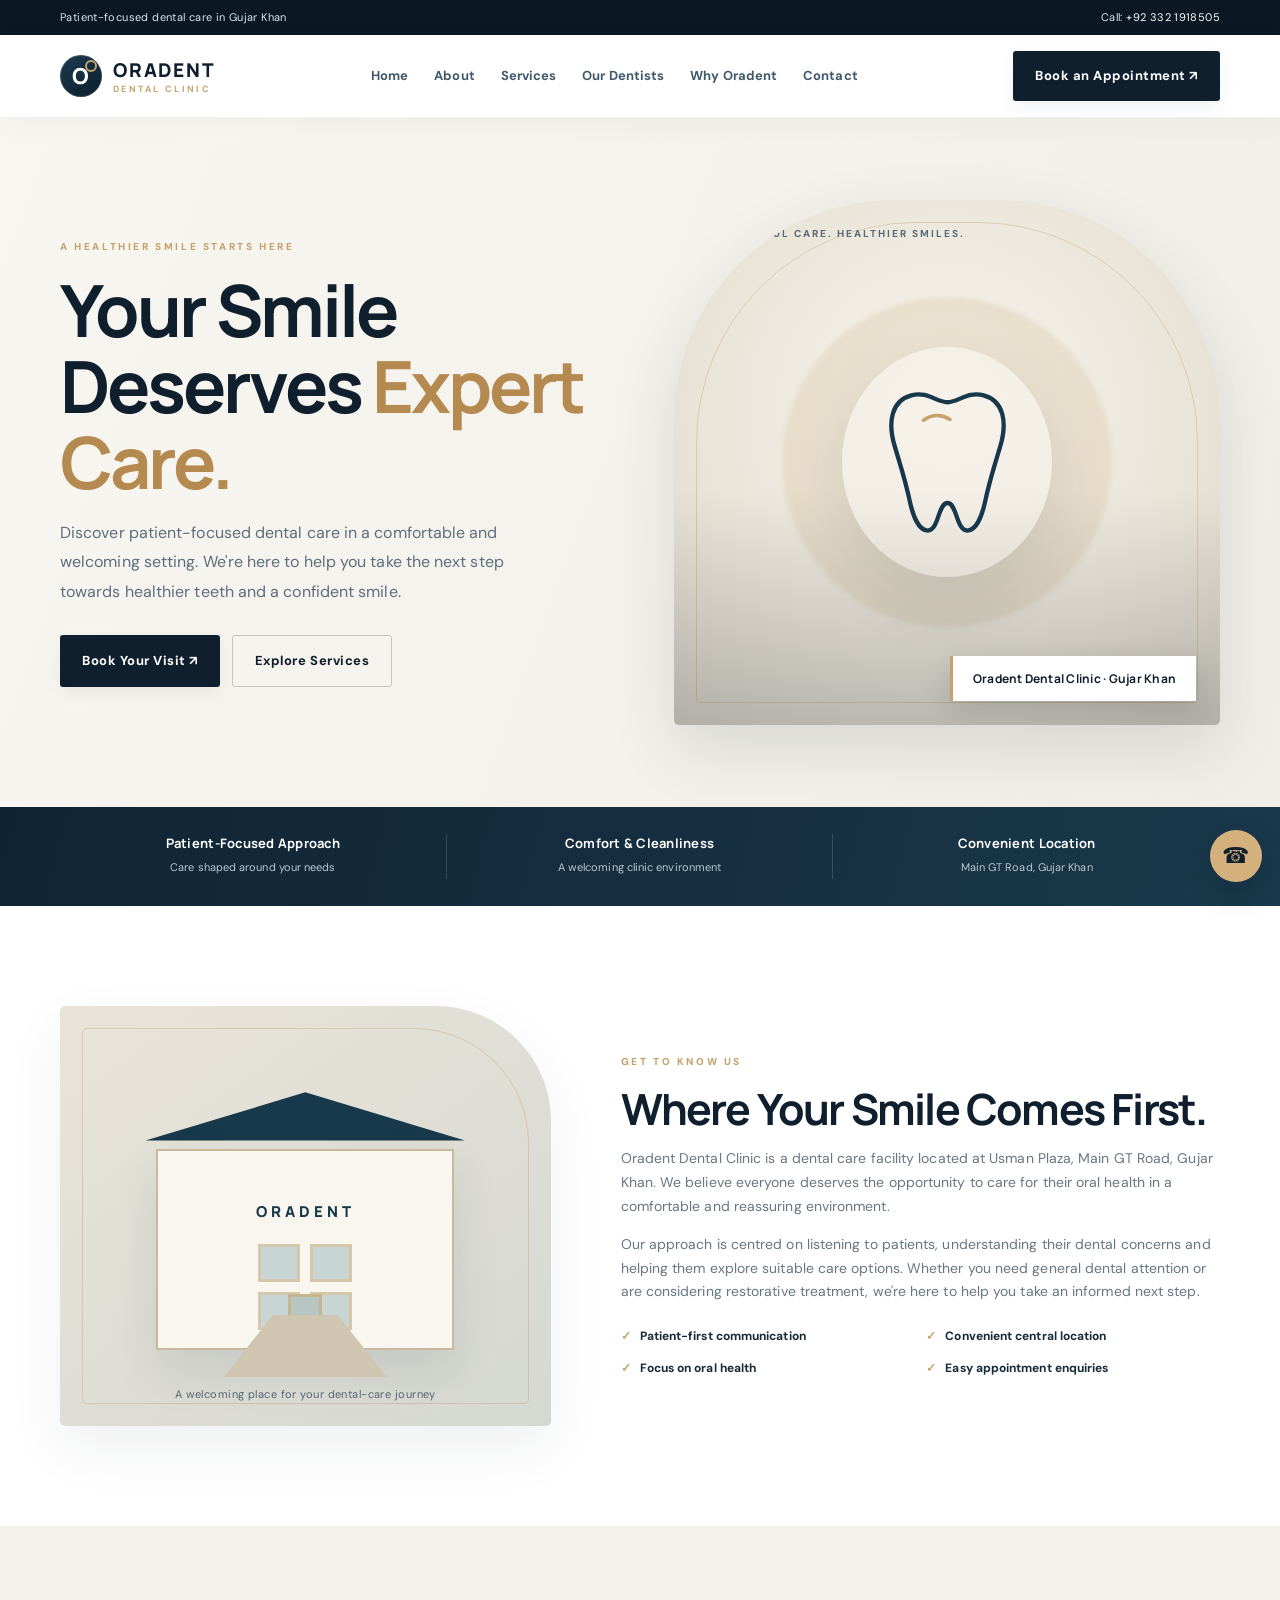
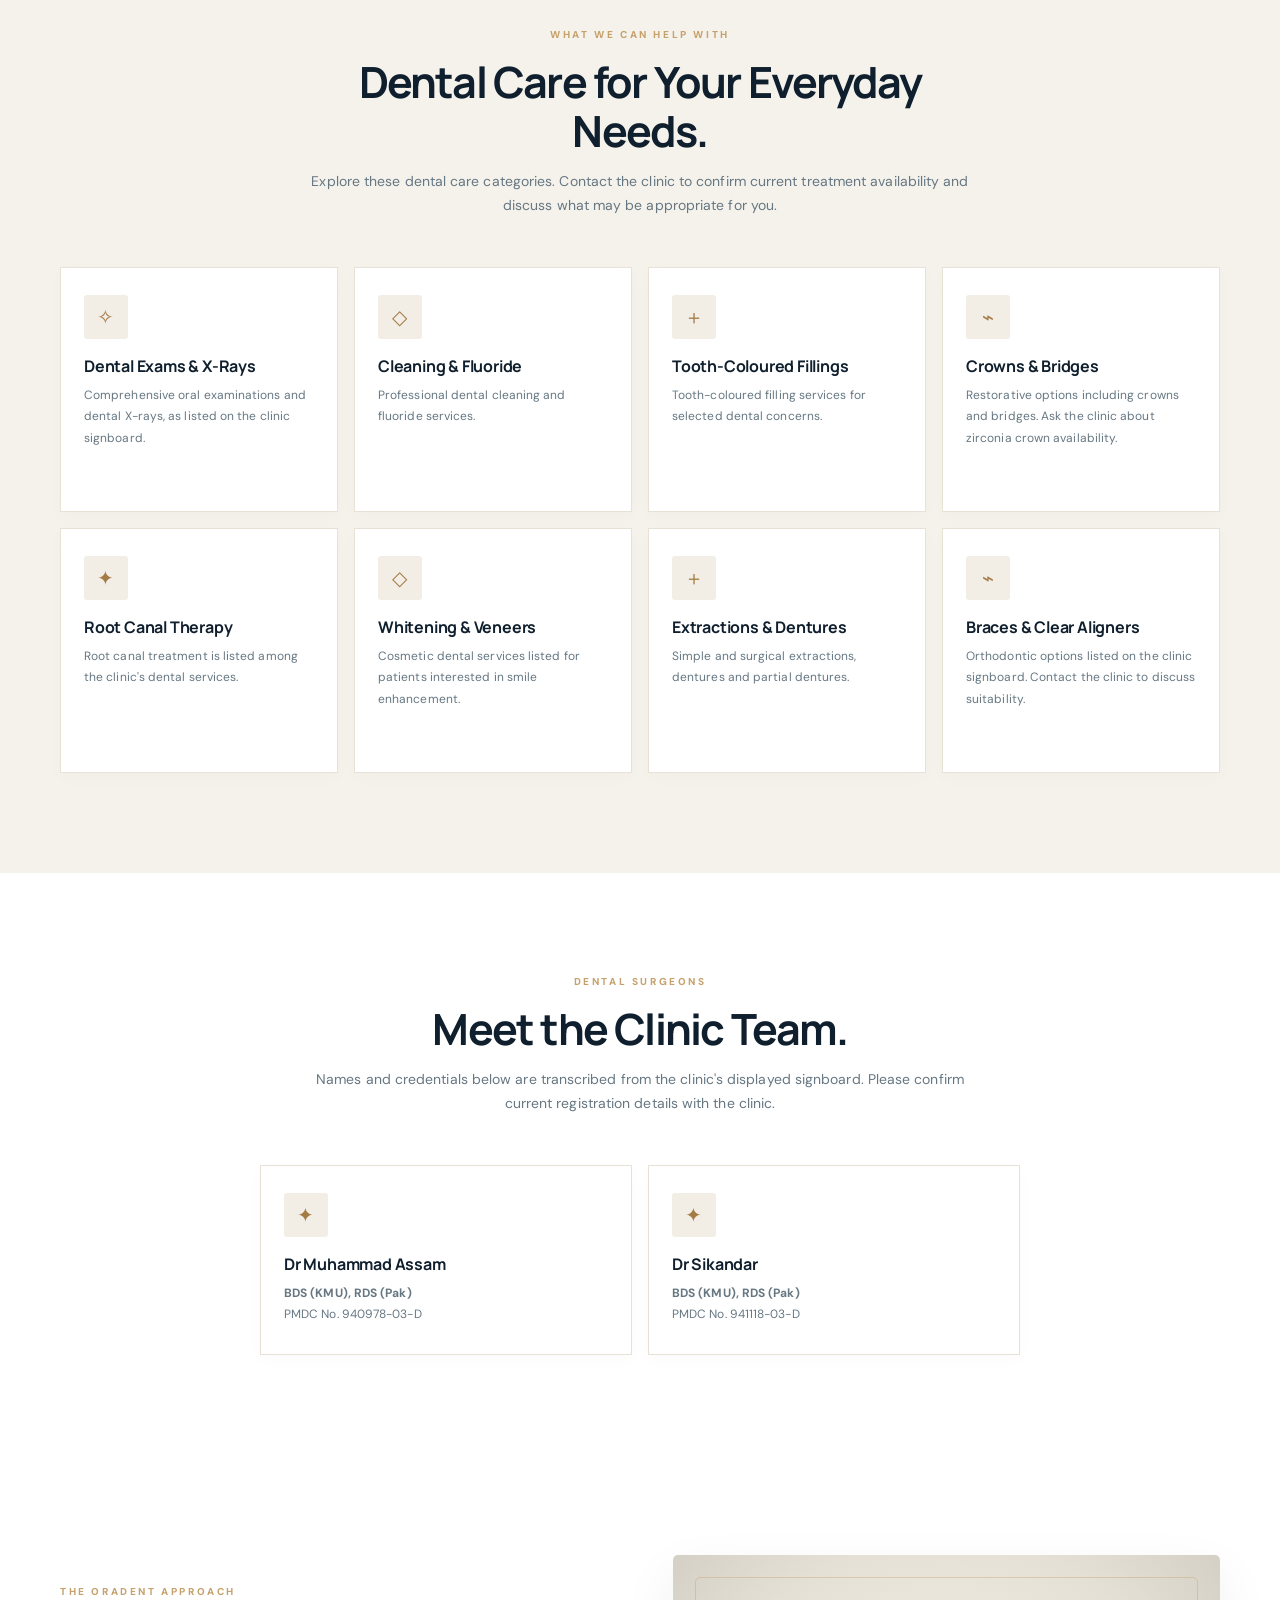
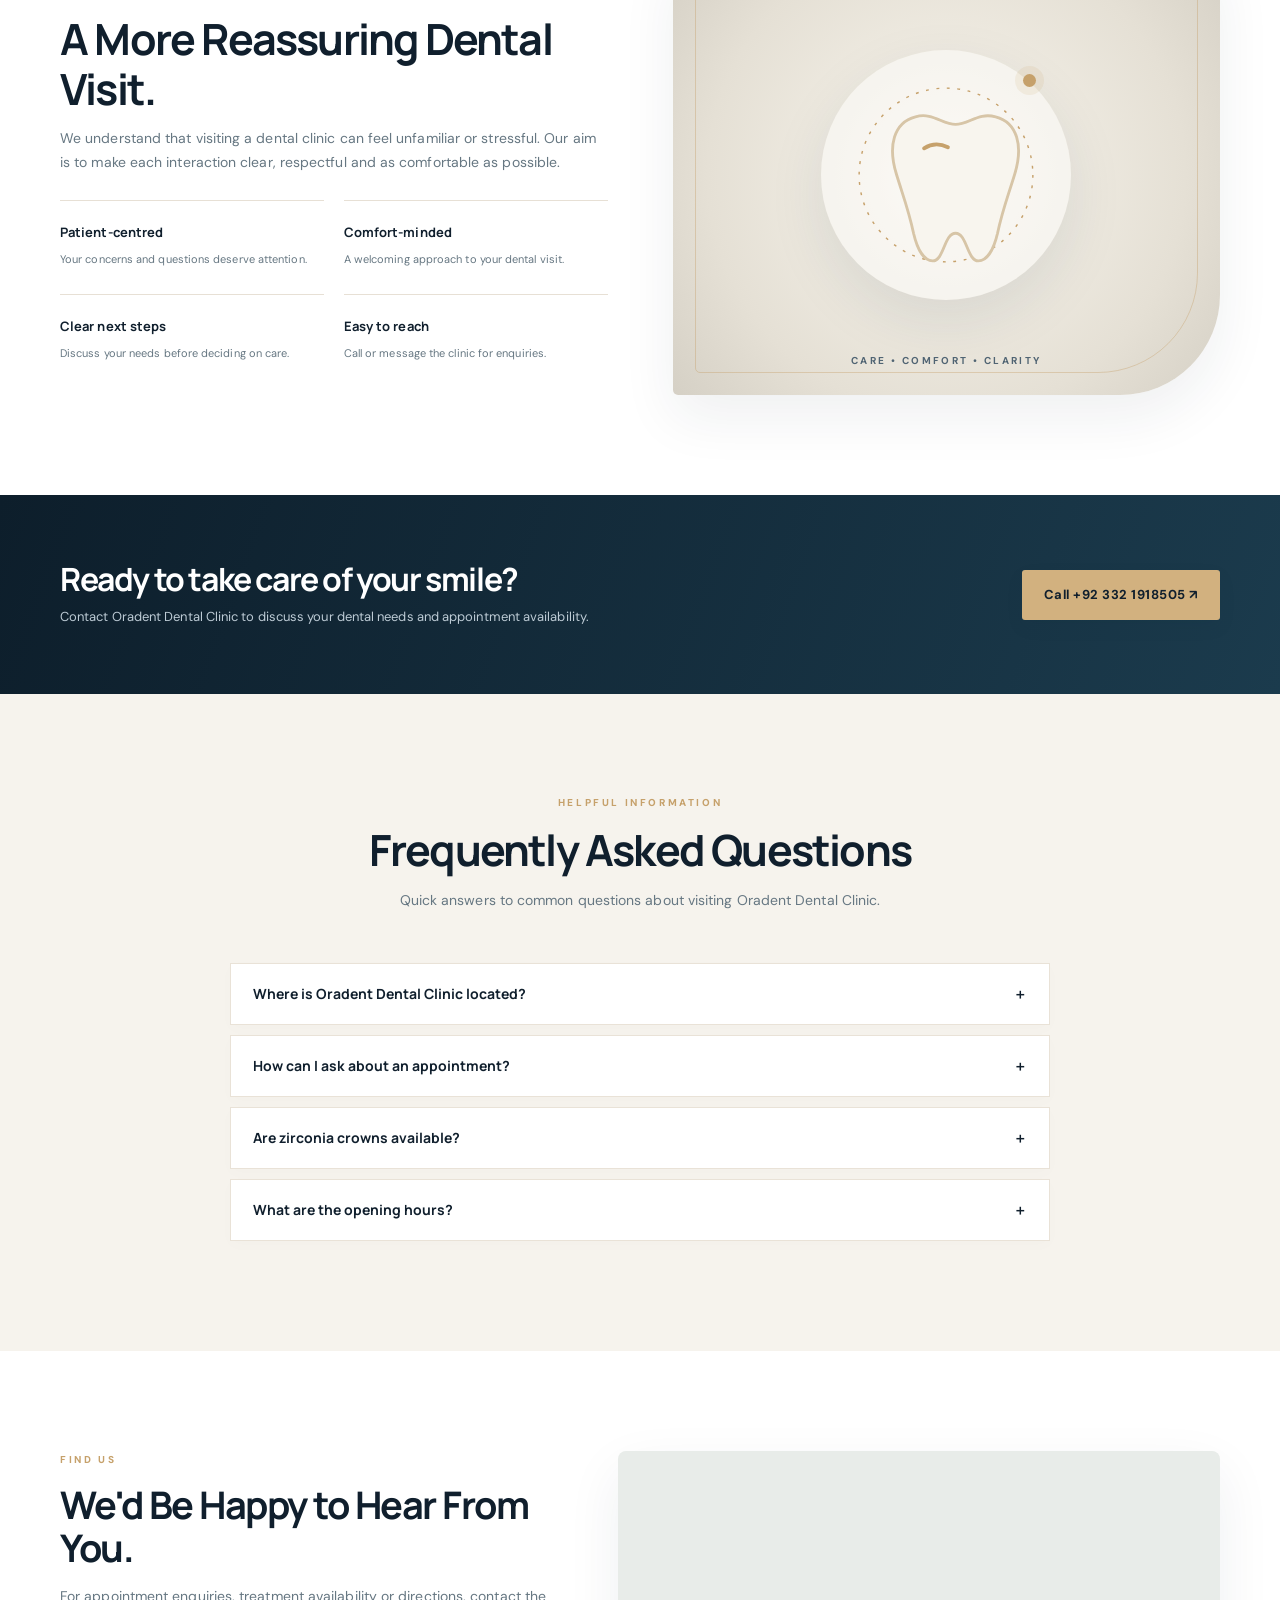
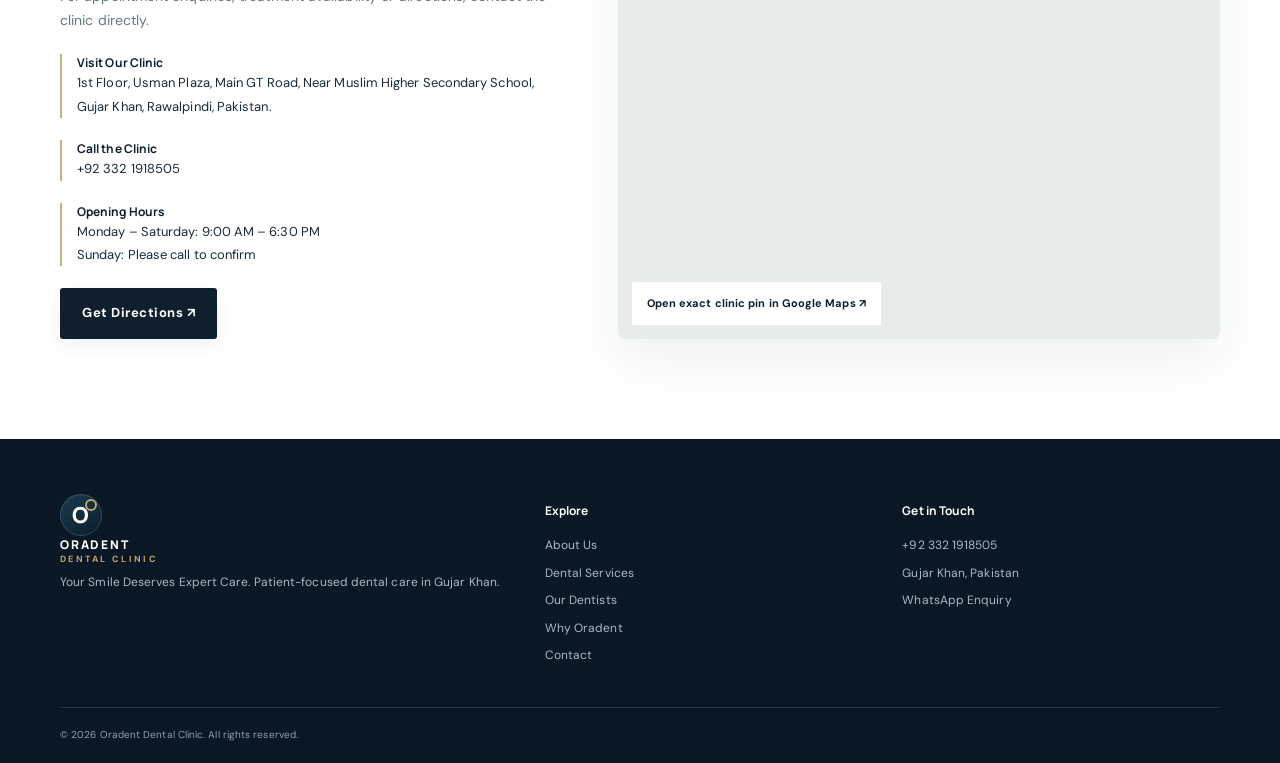
==== commit 4886735d: "Expand clinic services and add dental surgeons from clinic signboard" ====
--- a/index.html
+++ b/index.html
@@ -43,7 +43,7 @@
 .card{border:1px solid #e8e1d6;min-height:245px;padding:27px 23px;box-shadow:0 5px 18px #1b2e3e05}
 .card:hover{box-shadow:0 18px 38px #102a4312;border-color:#d5c4a8}
 .symbol{border-radius:3px;background:#f2eee6;color:#a47b45}
-.card h3{font-size:16px;letter-spacing:-.2px}
+.card h3{font-size:16px;letter-spacing:-.2px}.teamCards{grid-template-columns:repeat(2,minmax(0,1fr));max-width:760px;margin:auto}.teamCards .card{min-height:190px}
 .card p{line-height:1.8}
 .benefit{padding-top:17px}
 .benefit strong{font-size:13px}
@@ -96,18 +96,28 @@
 </head>
 <body>
 <div class="top"><div class="wrap"><span>Patient-focused dental care in Gujar Khan</span><span>Call: <a href="tel:+923321918505">+92 332 1918505</a></span></div></div>
-<header><div class="wrap nav"><a class="logo" href="#home"><span class="mark">O</span><span>ORADENT<small>DENTAL CLINIC</small></span></a><button class="menu" id="menu" aria-label="Toggle menu">☰</button><nav class="links" id="links"><a href="#home">Home</a><a href="#about">About</a><a href="#services">Services</a><a href="#why">Why Oradent</a><a href="#contact">Contact</a></nav><a class="btn" href="https://wa.me/923321918505?text=Hello%20Oradent%2C%20I%20would%20like%20to%20ask%20about%20an%20appointment.">Book an Appointment ↗</a></div></header>
+<header><div class="wrap nav"><a class="logo" href="#home"><span class="mark">O</span><span>ORADENT<small>DENTAL CLINIC</small></span></a><button class="menu" id="menu" aria-label="Toggle menu">☰</button><nav class="links" id="links"><a href="#home">Home</a><a href="#about">About</a><a href="#services">Services</a><a href="#team">Our Dentists</a><a href="#why">Why Oradent</a><a href="#contact">Contact</a></nav><a class="btn" href="https://wa.me/923321918505?text=Hello%20Oradent%2C%20I%20would%20like%20to%20ask%20about%20an%20appointment.">Book an Appointment ↗</a></div></header>
 <main>
 <section class="hero" id="home"><div class="wrap heroGrid"><div><div class="eyebrow">A healthier smile starts here</div><h1>Your Smile Deserves <span>Expert Care.</span></h1><p class="lead">Discover patient-focused dental care in a comfortable and welcoming setting. We're here to help you take the next step towards healthier teeth and a confident smile.</p><div class="actions"><a class="btn" href="https://wa.me/923321918505?text=Hello%20Oradent%2C%20I%20would%20like%20to%20discuss%20an%20appointment.">Book Your Visit ↗</a><a class="btn light" href="#services">Explore Services</a></div></div><div class="heroImg visualFrame heroVisual" role="img" aria-label="Illustrative dental-care artwork"><div class="visualGlow"></div><div class="toothMark"><svg viewBox="0 0 180 200" aria-hidden="true"><path d="M48 22C25 28 20 53 29 82c7 24 12 38 17 62 4 19 11 35 21 35 13 0 12-32 23-32s10 32 23 32c10 0 17-16 21-35 5-24 10-38 17-62 9-29 4-54-19-60-19-5-29 8-42 8S67 17 48 22Z" fill="none" stroke="currentColor" stroke-width="5" stroke-linejoin="round"/><path d="M62 51c10-7 21-7 31-1" fill="none" stroke="#c6a16b" stroke-width="4" stroke-linecap="round"/></svg></div><span class="visualCaption">Thoughtful care. Healthier smiles.</span><div class="photoTag">Oradent Dental Clinic · Gujar Khan</div></div></div></section>
 <div class="trust"><div class="wrap"><div class="trustItem"><strong>Patient-Focused Approach</strong><small>Care shaped around your needs</small></div><div class="trustItem"><strong>Comfort & Cleanliness</strong><small>A welcoming clinic environment</small></div><div class="trustItem"><strong>Convenient Location</strong><small>Main GT Road, Gujar Khan</small></div></div></div>
 <section class="section" id="about"><div class="wrap about"><div class="aboutImg visualFrame aboutVisual" role="img" aria-label="Illustrative clinic welcome artwork"><div class="clinicIllustration"><div class="clinicRoof"></div><div class="clinicBuilding"><span class="clinicSign">ORADENT</span><div class="clinicWindows"><i></i><i></i><i></i><i></i></div><div class="clinicDoor"></div></div><div class="clinicPath"></div></div><span class="illustrationNote">A welcoming place for your dental-care journey</span></div><div class="copy"><div class="eyebrow">Get to know us</div><h2>Where Your Smile Comes First.</h2><p>Oradent Dental Clinic is a dental care facility located at Usman Plaza, Main GT Road, Gujar Khan. We believe everyone deserves the opportunity to care for their oral health in a comfortable and reassuring environment.</p><p>Our approach is centred on listening to patients, understanding their dental concerns and helping them explore suitable care options. Whether you need general dental attention or are considering restorative treatment, we're here to help you take an informed next step.</p><div class="ticks"><span>Patient-first communication</span><span>Convenient central location</span><span>Focus on oral health</span><span>Easy appointment enquiries</span></div></div></div></section>
-<section class="section services" id="services"><div class="wrap"><div class="center"><div class="eyebrow">What we can help with</div><h2>Dental Care for Your Everyday Needs.</h2><p>Explore these dental care categories. Contact the clinic to confirm current treatment availability and discuss what may be appropriate for you.</p></div><div class="cards"><article class="card"><div class="symbol">✧</div><h3>Zirconia Dental Crowns</h3><p>Restorative crown treatment using zirconia, a material valued for strength and a natural-looking finish. Ask about suitability and availability.</p></article><article class="card"><div class="symbol">◇</div><h3>Restorative Dentistry</h3><p>Care focused on restoring damaged teeth, supporting function and helping maintain oral health.</p></article><article class="card"><div class="symbol">＋</div><h3>General Dental Care</h3><p>Attention to common dental concerns and guidance on maintaining healthy teeth and gums.</p></article><article class="card"><div class="symbol">⌁</div><h3>Cosmetic Dental Care</h3><p>Discuss options that may help improve the appearance of your smile. Confirm available treatments directly with the clinic.</p></article></div></div></section>
+<section class="section services" id="services"><div class="wrap"><div class="center"><div class="eyebrow">What we can help with</div><h2>Dental Care for Your Everyday Needs.</h2><p>Explore these dental care categories. Contact the clinic to confirm current treatment availability and discuss what may be appropriate for you.</p></div><div class="cards">
+<article class="card"><div class="symbol">✧</div><h3>Dental Exams & X-Rays</h3><p>Comprehensive oral examinations and dental X-rays, as listed on the clinic signboard.</p></article>
+<article class="card"><div class="symbol">◇</div><h3>Cleaning & Fluoride</h3><p>Professional dental cleaning and fluoride services.</p></article>
+<article class="card"><div class="symbol">＋</div><h3>Tooth-Coloured Fillings</h3><p>Tooth-coloured filling services for selected dental concerns.</p></article>
+<article class="card"><div class="symbol">⌁</div><h3>Crowns & Bridges</h3><p>Restorative options including crowns and bridges. Ask the clinic about zirconia crown availability.</p></article>
+<article class="card"><div class="symbol">✦</div><h3>Root Canal Therapy</h3><p>Root canal treatment is listed among the clinic's dental services.</p></article>
+<article class="card"><div class="symbol">◇</div><h3>Whitening & Veneers</h3><p>Cosmetic dental services listed for patients interested in smile enhancement.</p></article>
+<article class="card"><div class="symbol">＋</div><h3>Extractions & Dentures</h3><p>Simple and surgical extractions, dentures and partial dentures.</p></article>
+<article class="card"><div class="symbol">⌁</div><h3>Braces & Clear Aligners</h3><p>Orthodontic options listed on the clinic signboard. Contact the clinic to discuss suitability.</p></article>
+</div></div></section>
+<section class="section team" id="team"><div class="wrap"><div class="center"><div class="eyebrow">Dental surgeons</div><h2>Meet the Clinic Team.</h2><p>Names and credentials below are transcribed from the clinic's displayed signboard. Please confirm current registration details with the clinic.</p></div><div class="cards teamCards"><article class="card"><div class="symbol">✦</div><h3>Dr Muhammad Assam</h3><p><strong>BDS (KMU), RDS (Pak)</strong><br>PMDC No. 940978-03-D</p></article><article class="card"><div class="symbol">✦</div><h3>Dr Sikandar</h3><p><strong>BDS (KMU), RDS (Pak)</strong><br>PMDC No. 941118-03-D</p></article></div></div></section>
 <section class="section" id="why"><div class="wrap why"><div class="copy"><div class="eyebrow">The Oradent approach</div><h2>A More Reassuring Dental Visit.</h2><p>We understand that visiting a dental clinic can feel unfamiliar or stressful. Our aim is to make each interaction clear, respectful and as comfortable as possible.</p><div class="benefits"><div class="benefit"><strong>Patient-centred</strong><p>Your concerns and questions deserve attention.</p></div><div class="benefit"><strong>Comfort-minded</strong><p>A welcoming approach to your dental visit.</p></div><div class="benefit"><strong>Clear next steps</strong><p>Discuss your needs before deciding on care.</p></div><div class="benefit"><strong>Easy to reach</strong><p>Call or message the clinic for enquiries.</p></div></div></div><div class="whyImg visualFrame whyVisual" role="img" aria-label="Illustrative dental-care detail"><div class="careOrbit"><span class="orbitDot"></span><svg viewBox="0 0 220 220" aria-hidden="true"><circle cx="110" cy="110" r="91" fill="none" stroke="#c6a16b" stroke-width="1.5" stroke-dasharray="3 8"/><path d="M78 49c-23 6-29 31-20 60 7 23 13 38 18 62 4 17 11 29 20 29 12 0 12-29 24-29s12 29 24 29c9 0 16-12 20-29 5-24 11-39 18-62 9-29 3-54-20-60-18-5-28 8-42 8s-24-13-42-8Z" fill="#f8f5ee" stroke="#d7c5a7" stroke-width="3"/><path d="M87 82c8-5 17-5 25-1" fill="none" stroke="#c6a16b" stroke-width="4" stroke-linecap="round"/></svg></div><span class="careLabel">CARE • COMFORT • CLARITY</span></div></div></section>
 <section class="band"><div class="wrap"><div><h2>Ready to take care of your smile?</h2><p>Contact Oradent Dental Clinic to discuss your dental needs and appointment availability.</p></div><a class="btn" href="tel:+923321918505">Call +92 332 1918505 ↗</a></div></section>
 <section class="section faq"><div class="wrap"><div class="center"><div class="eyebrow">Helpful information</div><h2>Frequently Asked Questions</h2><p>Quick answers to common questions about visiting Oradent Dental Clinic.</p></div><div class="faqList"><div class="faqItem"><button class="question">Where is Oradent Dental Clinic located? <span>＋</span></button><div class="answer">1st Floor, Usman Plaza, Main GT Road, near Muslim Higher Secondary School, Gujar Khan, Rawalpindi, Pakistan.</div></div><div class="faqItem"><button class="question">How can I ask about an appointment? <span>＋</span></button><div class="answer">Call +92 332 1918505 or use the WhatsApp appointment enquiry button. Appointment availability should be confirmed directly with the clinic.</div></div><div class="faqItem"><button class="question">Are zirconia crowns available? <span>＋</span></button><div class="answer">Zirconia dental crowns are one of the treatment categories listed for this clinic. Contact the team to confirm current availability and whether this option is suitable for your needs.</div></div><div class="faqItem"><button class="question">What are the opening hours? <span>＋</span></button><div class="answer">The hours supplied for this draft are Monday to Saturday, 9:00 AM to 6:30 PM. Please call to confirm the latest schedule. Sunday availability is not confirmed.</div></div></div></div></section>
 <section class="section" id="contact"><div class="wrap contact"><div><div class="eyebrow">Find us</div><h2>We'd Be Happy to Hear From You.</h2><p>For appointment enquiries, treatment availability or directions, contact the clinic directly.</p><div class="detail"><b>Visit Our Clinic</b>1st Floor, Usman Plaza, Main GT Road, Near Muslim Higher Secondary School, Gujar Khan, Rawalpindi, Pakistan.</div><div class="detail"><b>Call the Clinic</b><a href="tel:+923321918505">+92 332 1918505</a></div><div class="detail"><b>Opening Hours</b>Monday – Saturday: 9:00 AM – 6:30 PM<br>Sunday: Please call to confirm</div><a class="btn" href="https://maps.app.goo.gl/mqdsxvssHX6BZxFB8" target="_blank" rel="noopener">Get Directions ↗</a></div><div class="map"><iframe title="Oradent Dental Clinic map" src="https://www.google.com/maps?q=Oradent%20Dental%20Clinic%2C%20Usman%20Plaza%2C%20Main%20GT%20Road%2C%20near%20Muslim%20Higher%20Secondary%20School%2C%20Gujar%20Khan%2047850&output=embed" loading="lazy"></iframe><a href="https://maps.app.goo.gl/mqdsxvssHX6BZxFB8" target="_blank" rel="noopener">Open exact clinic pin in Google Maps ↗</a></div></div></section>
 </main>
-<footer><div class="wrap"><div class="foot"><div><a class="logo" href="#home" style="color:white"><span class="mark">O</span><span>ORADENT<small>DENTAL CLINIC</small></span></a><p>Your Smile Deserves Expert Care. Patient-focused dental care in Gujar Khan.</p></div><div><h4>Explore</h4><a href="#about">About Us</a><a href="#services">Dental Services</a><a href="#why">Why Oradent</a><a href="#contact">Contact</a></div><div><h4>Get in Touch</h4><a href="tel:+923321918505">+92 332 1918505</a><a href="https://maps.app.goo.gl/mqdsxvssHX6BZxFB8">Gujar Khan, Pakistan</a><a href="https://wa.me/923321918505">WhatsApp Enquiry</a></div></div><div class="copyright"><span>© 2026 Oradent Dental Clinic. All rights reserved.</span></div></div></footer>
+<footer><div class="wrap"><div class="foot"><div><a class="logo" href="#home" style="color:white"><span class="mark">O</span><span>ORADENT<small>DENTAL CLINIC</small></span></a><p>Your Smile Deserves Expert Care. Patient-focused dental care in Gujar Khan.</p></div><div><h4>Explore</h4><a href="#about">About Us</a><a href="#services">Dental Services</a><a href="#team">Our Dentists</a><a href="#why">Why Oradent</a><a href="#contact">Contact</a></div><div><h4>Get in Touch</h4><a href="tel:+923321918505">+92 332 1918505</a><a href="https://maps.app.goo.gl/mqdsxvssHX6BZxFB8">Gujar Khan, Pakistan</a><a href="https://wa.me/923321918505">WhatsApp Enquiry</a></div></div><div class="copyright"><span>© 2026 Oradent Dental Clinic. All rights reserved.</span></div></div></footer>
 <a class="float" href="tel:+923321918505" aria-label="Call clinic">☎</a>
 <script>const m=document.getElementById('menu'),n=document.getElementById('links');m.addEventListener('click',()=>n.classList.toggle('show'));n.querySelectorAll('a').forEach(a=>a.addEventListener('click',()=>n.classList.remove('show')));document.querySelectorAll('.question').forEach(q=>q.addEventListener('click',()=>q.parentElement.classList.toggle('open')));</script>
 </body></html>
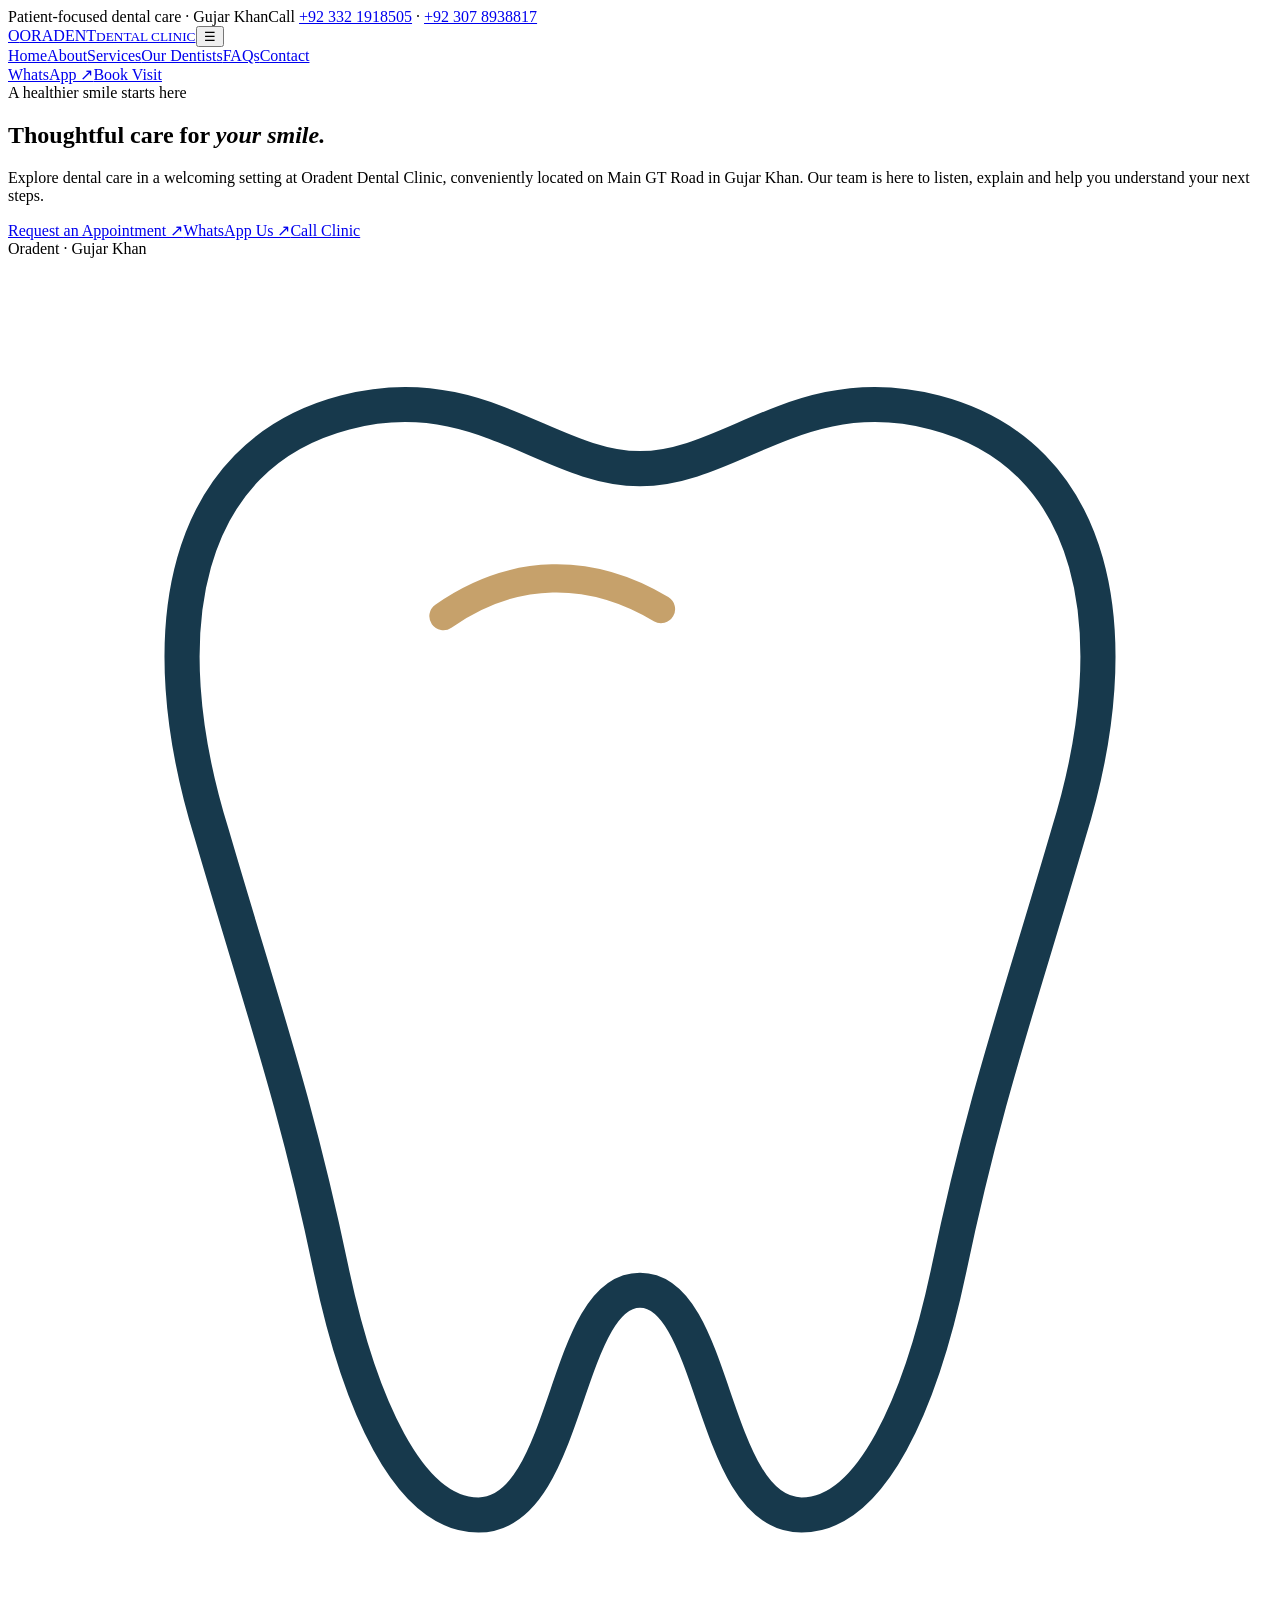
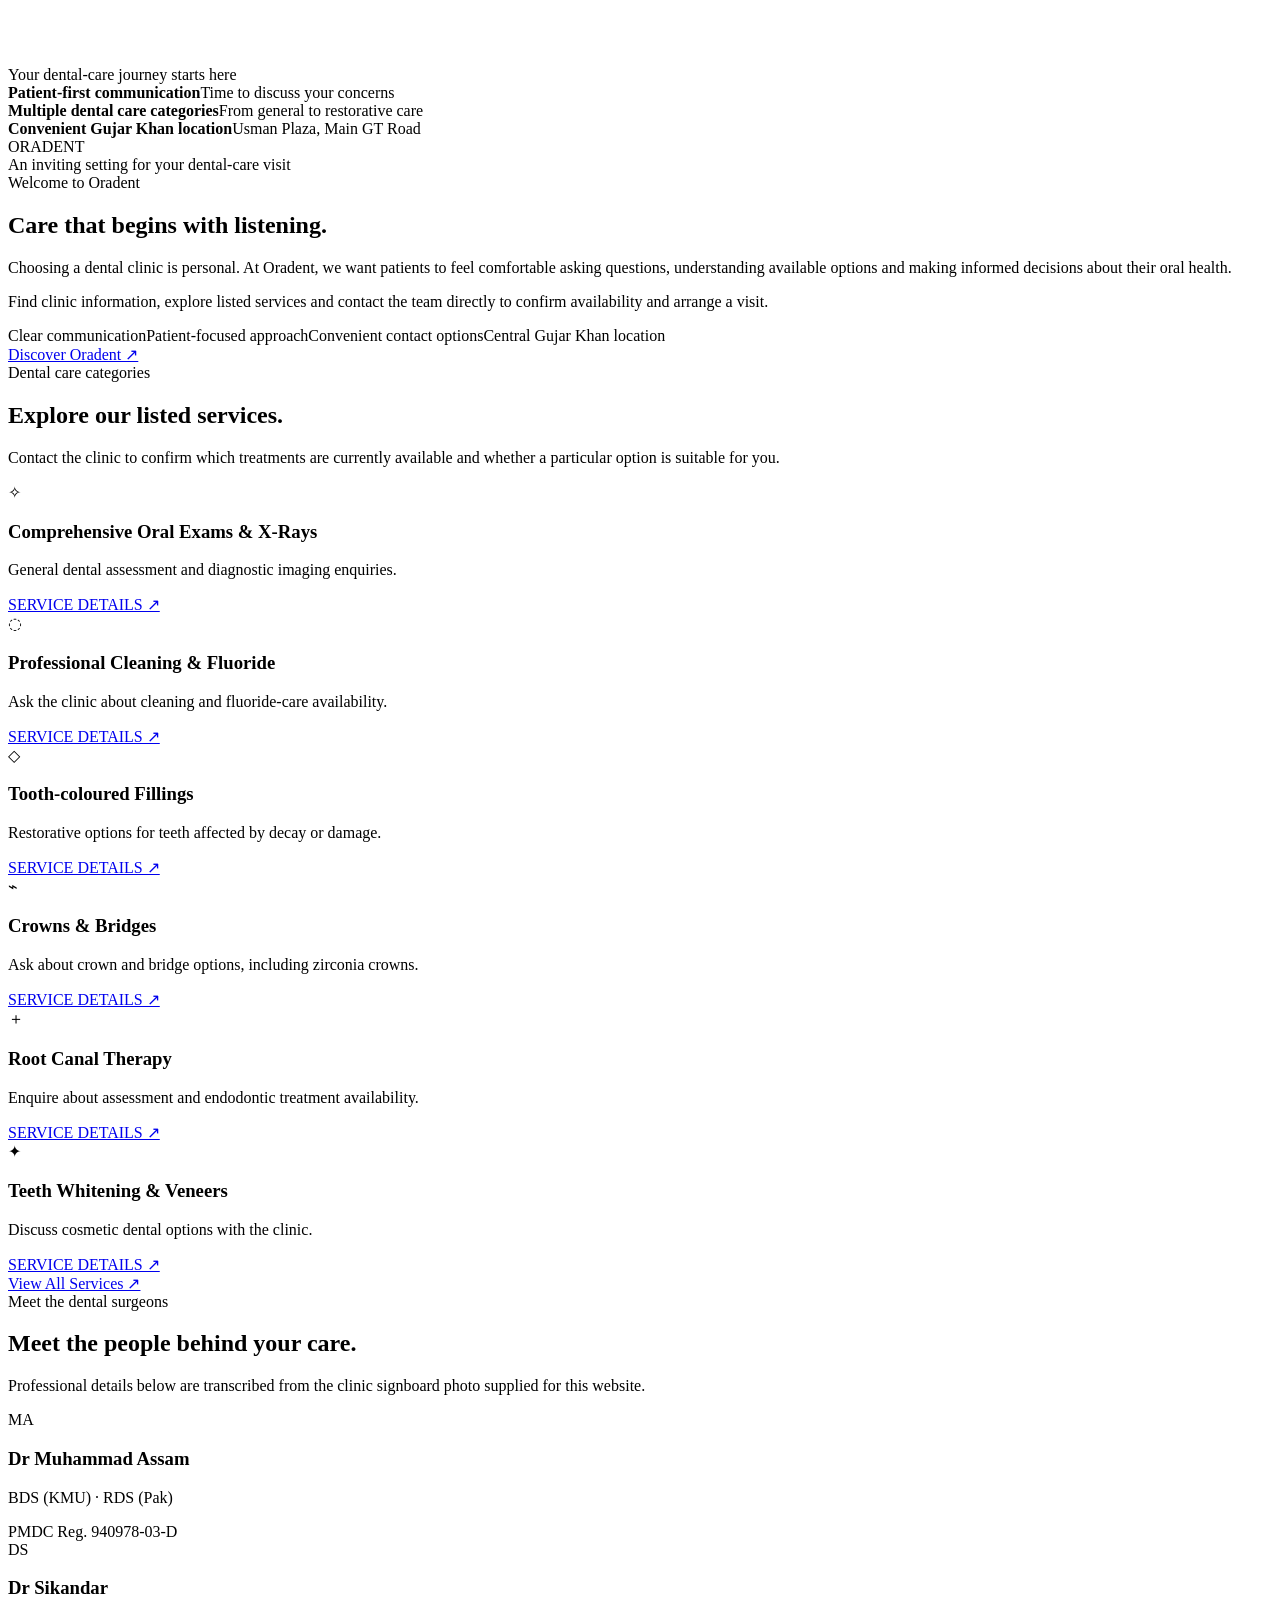
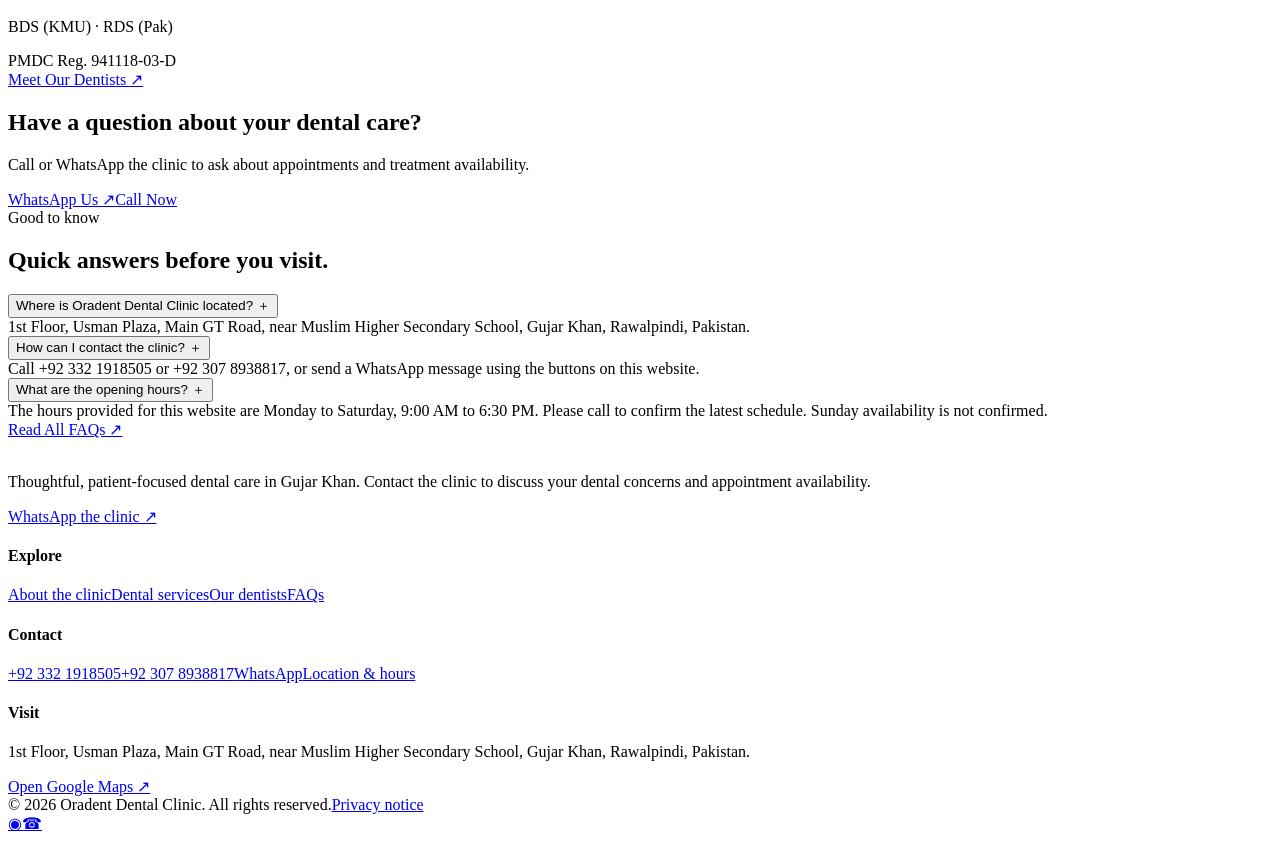
==== commit d8a8c61b: "Rebuild Oradent premium multi-page website homepage" ====
--- a/index.html
+++ b/index.html
@@ -1,123 +1,13 @@
-<!doctype html>
-<html lang="en">
-<head>
-<meta charset="utf-8"><meta name="viewport" content="width=device-width,initial-scale=1">
-<title>Oradent Dental Clinic Gujar Khan | Dental Care</title>
-<meta name="description" content="Visit Oradent Dental Clinic at Usman Plaza, Main GT Road, Gujar Khan. Explore general, restorative and cosmetic dental care and enquire about zirconia crowns.">
-<link rel="canonical" href="https://oradent-clinic-site.vercel.app/"><meta name="theme-color" content="#101f2d"><meta property="og:type" content="website"><meta property="og:title" content="Oradent Dental Clinic | Thoughtful Dental Care in Gujar Khan"><meta property="og:description" content="Patient-focused dental care at Usman Plaza, Main GT Road, Gujar Khan. Call or WhatsApp to enquire."><meta property="og:url" content="https://oradent-clinic-site.vercel.app/"><meta name="twitter:card" content="summary_large_image"><meta name="twitter:title" content="Oradent Dental Clinic | Gujar Khan"><meta name="twitter:description" content="Explore dental care at Oradent Dental Clinic, Usman Plaza, Gujar Khan."><meta name="robots" content="index,follow">
-<link rel="preconnect" href="https://fonts.googleapis.com"><link rel="preconnect" href="https://fonts.gstatic.com" crossorigin>
-<link href="https://fonts.googleapis.com/css2?family=DM+Sans:wght@400;500;600;700&family=Manrope:wght@500;600;700;800&display=swap" rel="stylesheet">
-<style>
-:root{--navy:#102a43;--blue:#173f5f;--gold:#c49a58;--cream:#f7f5f0;--ink:#1b2e3e;--muted:#647585;--line:#e8e4dc}*{box-sizing:border-box}html{scroll-behavior:smooth}body{margin:0;color:var(--ink);font:16px/1.7 "DM Sans",sans-serif}a{text-decoration:none;color:inherit}.wrap{width:min(1160px,calc(100% - 40px));margin:auto}.top{background:var(--navy);color:#dce6ec;font-size:12px;padding:8px 0}.top .wrap{display:flex;justify-content:space-between;gap:12px;flex-wrap:wrap}.top a{color:white}header{position:sticky;top:0;z-index:5;background:#ffffffed;backdrop-filter:blur(12px);border-bottom:1px solid #102a4310}.nav{height:78px;display:flex;align-items:center;justify-content:space-between;gap:20px}.logo{display:flex;align-items:center;gap:11px;color:var(--navy);font:800 19px Manrope;letter-spacing:1.4px}.mark{width:42px;height:42px;border-radius:13px;background:var(--navy);color:white;display:grid;place-items:center;font-size:22px;position:relative}.mark:after{content:"";position:absolute;width:8px;height:8px;border:2px solid var(--gold);border-radius:50%;right:5px;top:5px}.logo small{display:block;font:700 9px "DM Sans";letter-spacing:2.4px;color:var(--gold)}.links{display:flex;gap:26px;font-size:13px;font-weight:700;color:#42586b}.links a:hover{color:var(--gold)}.btn{display:inline-flex;align-items:center;justify-content:center;padding:13px 20px;border-radius:5px;background:var(--navy);color:#fff;font-size:13px;font-weight:700;transition:.2s}.btn:hover{background:var(--blue);transform:translateY(-2px)}.btn.light{background:transparent;border:1px solid #c9c4bb;color:var(--navy)}.menu{display:none;background:none;border:0;font-size:25px;color:var(--navy)}.hero{background:var(--cream);overflow:hidden}.heroGrid{display:grid;grid-template-columns:1fr 1fr;gap:55px;align-items:center;padding:70px 0}.eyebrow{text-transform:uppercase;letter-spacing:2.2px;font-size:10px;font-weight:800;color:var(--gold)}h1,h2,h3{font-family:Manrope;color:var(--navy);line-height:1.15}h1{font-size:clamp(42px,5.5vw,66px);letter-spacing:-2.5px;margin:17px 0}h1 span{color:var(--gold)}.lead{color:#5d6e7b;max-width:540px;font-size:16px}.actions{display:flex;gap:12px;flex-wrap:wrap;margin-top:28px}.heroImg{height:490px;border-radius:180px 180px 8px 8px;overflow:hidden;position:relative}.heroImg img{width:100%;height:100%;object-fit:cover}.photoTag{position:absolute;bottom:0;right:0;background:white;padding:14px 20px;border-left:3px solid var(--gold);font:700 12px Manrope;color:var(--navy)}.trust{background:var(--navy);color:white}.trust .wrap{display:grid;grid-template-columns:repeat(3,1fr);padding:24px 0}.trustItem{padding:0 22px;border-right:1px solid #ffffff25;text-align:center}.trustItem:last-child{border:0}.trust strong{display:block;font:700 13px Manrope}.trust small{color:#b9c9d3;font-size:11px}.section{padding:90px 0}.center{text-align:center;max-width:680px;margin:0 auto 42px}.center h2,.copy h2{font-size:clamp(30px,4vw,43px);letter-spacing:-1.3px;margin:14px 0}.center p,.copy p{color:var(--muted);font-size:14px}.about{display:grid;grid-template-columns:.9fr 1.1fr;gap:70px;align-items:center}.aboutImg{height:420px;overflow:hidden;border-radius:8px 100px 8px 8px}.aboutImg img{width:100%;height:100%;object-fit:cover}.ticks{display:grid;grid-template-columns:1fr 1fr;gap:12px;margin-top:22px;font-size:12px;font-weight:700}.ticks span:before{content:"✓";color:var(--gold);margin-right:9px}.services{background:var(--cream)}.cards{display:grid;grid-template-columns:repeat(4,1fr);gap:16px}.card{background:#fff;border:1px solid var(--line);padding:25px 20px;min-height:225px;transition:.2s}.card:hover{transform:translateY(-4px);box-shadow:0 14px 30px #102a4310}.symbol{width:44px;height:44px;border-radius:50%;background:#eaf1ee;color:var(--navy);display:grid;place-items:center;font-size:20px}.card h3{font-size:16px;margin:18px 0 9px}.card p{font-size:12px;color:var(--muted);margin:0}.why{display:grid;grid-template-columns:1fr 1fr;gap:65px;align-items:center}.whyImg{height:440px;border-radius:8px 8px 90px 8px;overflow:hidden}.whyImg img{width:100%;height:100%;object-fit:cover}.benefits{display:grid;grid-template-columns:1fr 1fr;gap:20px;margin-top:25px}.benefit{border-top:1px solid var(--line);padding-top:13px}.benefit strong{font:700 13px Manrope;color:var(--navy)}.benefit p{font-size:11px;margin:5px 0;color:var(--muted)}.band{background:var(--navy);color:white;padding:55px 0}.band .wrap{display:flex;align-items:center;justify-content:space-between;gap:30px}.band h2{color:white;font-size:32px;margin:0 0 8px}.band p{color:#bdcbd5;font-size:13px;margin:0}.band .btn{background:var(--gold);color:var(--navy);white-space:nowrap}.faq{background:var(--cream)}.faqList{max-width:820px;margin:auto}.faqItem{background:white;border:1px solid var(--line);margin-bottom:10px}.question{width:100%;border:0;background:none;padding:18px 20px;text-align:left;display:flex;justify-content:space-between;font:700 13px Manrope;color:var(--navy);cursor:pointer}.answer{display:none;padding:0 20px 18px;color:var(--muted);font-size:13px}.faqItem.open .answer{display:block}.contact{display:grid;grid-template-columns:.9fr 1.1fr;gap:50px}.contact h2{font-size:38px;margin:15px 0}.contact p{color:var(--muted);font-size:14px}.detail{margin:22px 0;font-size:13px}.detail b{display:block;font:700 12px Manrope;color:var(--navy)}.map{min-height:370px;position:relative;border-radius:8px;overflow:hidden;background:#e8ece9}.map iframe{width:100%;height:370px;border:0}.map a{position:absolute;bottom:14px;left:14px;background:white;padding:12px 15px;font-size:11px;font-weight:700;color:var(--navy)}footer{background:#0b2033;color:#d4dfe6;padding:48px 0 20px}.foot{display:grid;grid-template-columns:1.4fr 1fr 1fr;gap:40px;padding-bottom:35px}.foot p,.foot a{display:block;color:#aabac6;font-size:12px;margin:7px 0}.foot h4{font:700 12px Manrope;color:white}.copyright{border-top:1px solid #ffffff22;padding-top:18px;font-size:10px;color:#8fa3b1;display:flex;justify-content:space-between;gap:12px}.float{position:fixed;right:18px;bottom:18px;width:52px;height:52px;border-radius:50%;background:var(--gold);color:var(--navy);display:grid;place-items:center;font-size:22px;box-shadow:0 8px 22px #0002}
-@media(max-width:850px){.cards{grid-template-columns:repeat(2,1fr)}.heroGrid{gap:25px}.about,.why{gap:35px}}@media(max-width:680px){.wrap{width:calc(100% - 32px)}.nav{height:68px}.menu{display:block}.links{display:none;position:absolute;top:68px;left:0;right:0;background:white;padding:20px 25px;box-shadow:0 12px 20px #102a4315;flex-direction:column}.links.show{display:flex}.nav>.btn{display:none}.heroGrid,.about,.why,.contact{grid-template-columns:1fr}.heroGrid{padding:48px 0 35px}.heroImg{height:350px}.trust .wrap{grid-template-columns:1fr;gap:15px}.trustItem{border:0;border-bottom:1px solid #ffffff22;padding:0 0 13px;text-align:left}.trustItem:last-child{border:0}.section{padding:65px 0}.aboutImg{height:330px}.band .wrap{align-items:flex-start;flex-direction:column}.band h2{font-size:28px}.whyImg{height:330px}.foot{grid-template-columns:1fr 1fr;gap:25px}.foot>div:first-child{grid-column:1/-1}.copyright{flex-direction:column}.map iframe{height:320px;min-height:320px}}@media(max-width:390px){.cards,.ticks,.benefits{grid-template-columns:1fr}.actions .btn{width:100%}}
-
-/* Premium refinement */
-:root{--navy:#101f2d;--blue:#213f52;--gold:#c6a16b;--cream:#f6f3ed;--ink:#182b39;--muted:#667782;--line:#e7e0d5}
-body{letter-spacing:.005em}
-.top{background:#0b1722;font-size:11px;letter-spacing:.035em}
-header{box-shadow:0 8px 28px #14283a08}
-.nav{height:82px}
-.logo{letter-spacing:1.8px}
-.mark{border-radius:50%;background:linear-gradient(145deg,#1c3b50,#0b1d2b);box-shadow:inset 0 0 0 1px #ffffff25}
-.btn{border-radius:3px;letter-spacing:.04em;padding:14px 22px;box-shadow:0 7px 18px #102a4310}
-.btn.light{box-shadow:none}
-.hero{background:linear-gradient(110deg,#f8f6f1 0%,#f1eee7 100%)}
-.heroGrid{padding:82px 0;gap:68px}
-h1{font-size:clamp(44px,5.8vw,72px);line-height:1.06;letter-spacing:-3px}
-h1 span{color:#b58a50}
-.lead{font-size:16px;line-height:1.85;max-width:500px}
-.heroImg{height:525px;border-radius:220px 220px 5px 5px;box-shadow:0 24px 65px #132b3a20}
-.heroImg:after{content:"";position:absolute;inset:0;background:linear-gradient(180deg,transparent 55%,#07172430)}
-.photoTag{z-index:1;bottom:18px;right:18px;box-shadow:0 10px 30px #0002;letter-spacing:.02em}
-.trust{background:linear-gradient(105deg,#102333,#1a394c)}
-.trust .wrap{padding:27px 0}
-.trustItem strong{font-size:13px;letter-spacing:.02em}
-.section{padding:100px 0}
-.center{margin-bottom:50px}
-.center h2,.copy h2{letter-spacing:-1.8px}
-.eyebrow{letter-spacing:2.6px;font-size:10px}
-.aboutImg,.whyImg{box-shadow:0 22px 55px #172d3a12}
-.aboutImg{border-radius:5px 115px 5px 5px}
-.whyImg{border-radius:5px 5px 100px 5px}
-.services{background:#f5f2ec}
-.card{border:1px solid #e8e1d6;min-height:245px;padding:27px 23px;box-shadow:0 5px 18px #1b2e3e05}
-.card:hover{box-shadow:0 18px 38px #102a4312;border-color:#d5c4a8}
-.symbol{border-radius:3px;background:#f2eee6;color:#a47b45}
-.card h3{font-size:16px;letter-spacing:-.2px}.teamCards{grid-template-columns:repeat(2,minmax(0,1fr));max-width:760px;margin:auto}.teamCards .card{min-height:190px}
-.card p{line-height:1.8}
-.benefit{padding-top:17px}
-.benefit strong{font-size:13px}
-.band{background:linear-gradient(110deg,#0d1e2b,#1b3b4d);padding:66px 0}
-.band h2{letter-spacing:-1.4px}
-.band .btn{background:#d2b17f}
-.faq{background:#f6f3ed}
-.faqItem{border-color:#e9e2d7;box-shadow:0 4px 15px #172d3a04}
-.question{font-size:14px;padding:20px 22px}
-.answer{line-height:1.8}
-.contact{gap:65px}
-.contact h2{letter-spacing:-1.5px;line-height:1.15}
-.detail{line-height:1.8;padding-left:15px;border-left:2px solid #d0ad79}
-.map{box-shadow:0 20px 55px #102a4312}
-footer{background:#091824}
-.float{background:#d4b17c;box-shadow:0 10px 28px #09182440}
-a:focus-visible,button:focus-visible{outline:3px solid #c6a16b;outline-offset:3px}
-@media(max-width:850px){.heroGrid{gap:35px}.heroImg{height:440px}}
-@media(max-width:680px){.nav{height:70px}.heroGrid{padding:55px 0 40px;gap:32px}.heroImg{height:355px}.section{padding:70px 0}.heroImg{border-radius:150px 150px 4px 4px}.contact{gap:32px}}
-
-
-/* Authenticity-first visuals: illustrative artwork, not stock clinic photography */
-.visualFrame{position:relative;display:grid;place-items:center;overflow:hidden;background:radial-gradient(circle at 50% 40%,#f9f6ef 0,#e9e3d7 62%,#d8d2c6 100%)}
-.heroVisual{color:#17384b}
-.heroVisual:before,.aboutVisual:before,.whyVisual:before{content:"";position:absolute;inset:22px;border:1px solid #c6a16b66;border-radius:inherit;pointer-events:none}
-.heroVisual .visualGlow{position:absolute;width:330px;height:330px;border-radius:50%;background:#d8c49f55;filter:blur(2px)}
-.toothMark{position:relative;width:210px;height:230px;display:grid;place-items:center;border-radius:50%;background:#ffffff80;box-shadow:0 25px 60px #1c34401c}
-.toothMark svg{width:155px;height:175px}
-.visualCaption{position:absolute;top:27px;left:28px;color:#566875;font:700 10px "DM Sans";letter-spacing:2px;text-transform:uppercase}
-.heroVisual .photoTag{bottom:24px;right:24px}
-.aboutVisual{background:linear-gradient(145deg,#e9e4d9,#d5d8d2);border-radius:5px 115px 5px 5px}
-.clinicIllustration{position:relative;width:74%;height:64%;display:flex;align-items:flex-end;justify-content:center}
-.clinicBuilding{position:relative;width:82%;height:75%;background:#f8f6ef;border:2px solid #c8b99e;box-shadow:0 22px 45px #1d33401c;display:flex;align-items:center;flex-direction:column}
-.clinicRoof{position:absolute;top:4%;width:88%;height:18%;background:#18384b;clip-path:polygon(50% 0,100% 100%,0 100%)}
-.clinicSign{margin-top:17%;font:800 15px Manrope;letter-spacing:4px;color:#17384b}
-.clinicWindows{display:grid;grid-template-columns:repeat(2,42px);gap:10px;margin-top:22px}
-.clinicWindows i{height:38px;background:#c7d5d4;border:3px solid #d7c7aa}
-.clinicDoor{position:absolute;bottom:0;width:34px;height:54px;background:#b8c6c3;border:3px solid #c7b590}
-.clinicPath{position:absolute;bottom:-10%;width:45%;height:23%;background:#d0c5b1;clip-path:polygon(30% 0,70% 0,100% 100%,0 100%)}
-.illustrationNote{position:absolute;bottom:22px;left:25px;right:25px;text-align:center;color:#536573;font-size:11px;letter-spacing:.04em}
-.whyVisual{background:radial-gradient(circle at center,#f8f5ed 0,#e5e0d5 68%,#d5d0c5 100%)}
-.careOrbit{position:relative;width:250px;height:250px;display:grid;place-items:center;border-radius:50%;background:#ffffff70;box-shadow:0 20px 55px #1a30401b}
-.careOrbit svg{width:210px;height:210px}
-.orbitDot{position:absolute;top:24px;right:35px;width:13px;height:13px;border-radius:50%;background:#c6a16b;box-shadow:0 0 0 8px #c6a16b22}
-.careLabel{position:absolute;bottom:28px;color:#506473;font:700 10px "DM Sans";letter-spacing:2.4px}
-@media(max-width:680px){.toothMark{width:175px;height:190px}.toothMark svg{width:130px;height:150px}.clinicIllustration{height:58%}.careOrbit{width:220px;height:220px}.careOrbit svg{width:185px;height:185px}}
-
-</style>
-<script type="application/ld+json">{"@context":"https://schema.org","@type":"Dentist","name":"Oradent Dental Clinic","telephone":"+923321918505","address":{"@type":"PostalAddress","streetAddress":"1st Floor, Usman Plaza, Main GT Road, near Muslim Higher Secondary School","addressLocality":"Gujar Khan","addressRegion":"Punjab","addressCountry":"PK"},"areaServed":"Gujar Khan","url":"https://oradent-clinic-site.vercel.app/","openingHoursSpecification":[{"@type":"OpeningHoursSpecification","dayOfWeek":["Monday","Tuesday","Wednesday","Thursday","Friday","Saturday"],"opens":"09:00","closes":"18:30"}]}</script>
-</head>
-<body>
-<div class="top"><div class="wrap"><span>Patient-focused dental care in Gujar Khan</span><span>Call: <a href="tel:+923321918505">+92 332 1918505</a></span></div></div>
-<header><div class="wrap nav"><a class="logo" href="#home"><span class="mark">O</span><span>ORADENT<small>DENTAL CLINIC</small></span></a><button class="menu" id="menu" aria-label="Toggle menu">☰</button><nav class="links" id="links"><a href="#home">Home</a><a href="#about">About</a><a href="#services">Services</a><a href="#team">Our Dentists</a><a href="#why">Why Oradent</a><a href="#contact">Contact</a></nav><a class="btn" href="https://wa.me/923321918505?text=Hello%20Oradent%2C%20I%20would%20like%20to%20ask%20about%20an%20appointment.">Book an Appointment ↗</a></div></header>
-<main>
-<section class="hero" id="home"><div class="wrap heroGrid"><div><div class="eyebrow">A healthier smile starts here</div><h1>Your Smile Deserves <span>Expert Care.</span></h1><p class="lead">Discover patient-focused dental care in a comfortable and welcoming setting. We're here to help you take the next step towards healthier teeth and a confident smile.</p><div class="actions"><a class="btn" href="https://wa.me/923321918505?text=Hello%20Oradent%2C%20I%20would%20like%20to%20discuss%20an%20appointment.">Book Your Visit ↗</a><a class="btn light" href="#services">Explore Services</a></div></div><div class="heroImg visualFrame heroVisual" role="img" aria-label="Illustrative dental-care artwork"><div class="visualGlow"></div><div class="toothMark"><svg viewBox="0 0 180 200" aria-hidden="true"><path d="M48 22C25 28 20 53 29 82c7 24 12 38 17 62 4 19 11 35 21 35 13 0 12-32 23-32s10 32 23 32c10 0 17-16 21-35 5-24 10-38 17-62 9-29 4-54-19-60-19-5-29 8-42 8S67 17 48 22Z" fill="none" stroke="currentColor" stroke-width="5" stroke-linejoin="round"/><path d="M62 51c10-7 21-7 31-1" fill="none" stroke="#c6a16b" stroke-width="4" stroke-linecap="round"/></svg></div><span class="visualCaption">Thoughtful care. Healthier smiles.</span><div class="photoTag">Oradent Dental Clinic · Gujar Khan</div></div></div></section>
-<div class="trust"><div class="wrap"><div class="trustItem"><strong>Patient-Focused Approach</strong><small>Care shaped around your needs</small></div><div class="trustItem"><strong>Comfort & Cleanliness</strong><small>A welcoming clinic environment</small></div><div class="trustItem"><strong>Convenient Location</strong><small>Main GT Road, Gujar Khan</small></div></div></div>
-<section class="section" id="about"><div class="wrap about"><div class="aboutImg visualFrame aboutVisual" role="img" aria-label="Illustrative clinic welcome artwork"><div class="clinicIllustration"><div class="clinicRoof"></div><div class="clinicBuilding"><span class="clinicSign">ORADENT</span><div class="clinicWindows"><i></i><i></i><i></i><i></i></div><div class="clinicDoor"></div></div><div class="clinicPath"></div></div><span class="illustrationNote">A welcoming place for your dental-care journey</span></div><div class="copy"><div class="eyebrow">Get to know us</div><h2>Where Your Smile Comes First.</h2><p>Oradent Dental Clinic is a dental care facility located at Usman Plaza, Main GT Road, Gujar Khan. We believe everyone deserves the opportunity to care for their oral health in a comfortable and reassuring environment.</p><p>Our approach is centred on listening to patients, understanding their dental concerns and helping them explore suitable care options. Whether you need general dental attention or are considering restorative treatment, we're here to help you take an informed next step.</p><div class="ticks"><span>Patient-first communication</span><span>Convenient central location</span><span>Focus on oral health</span><span>Easy appointment enquiries</span></div></div></div></section>
-<section class="section services" id="services"><div class="wrap"><div class="center"><div class="eyebrow">What we can help with</div><h2>Dental Care for Your Everyday Needs.</h2><p>Explore these dental care categories. Contact the clinic to confirm current treatment availability and discuss what may be appropriate for you.</p></div><div class="cards">
-<article class="card"><div class="symbol">✧</div><h3>Dental Exams & X-Rays</h3><p>Comprehensive oral examinations and dental X-rays, as listed on the clinic signboard.</p></article>
-<article class="card"><div class="symbol">◇</div><h3>Cleaning & Fluoride</h3><p>Professional dental cleaning and fluoride services.</p></article>
-<article class="card"><div class="symbol">＋</div><h3>Tooth-Coloured Fillings</h3><p>Tooth-coloured filling services for selected dental concerns.</p></article>
-<article class="card"><div class="symbol">⌁</div><h3>Crowns & Bridges</h3><p>Restorative options including crowns and bridges. Ask the clinic about zirconia crown availability.</p></article>
-<article class="card"><div class="symbol">✦</div><h3>Root Canal Therapy</h3><p>Root canal treatment is listed among the clinic's dental services.</p></article>
-<article class="card"><div class="symbol">◇</div><h3>Whitening & Veneers</h3><p>Cosmetic dental services listed for patients interested in smile enhancement.</p></article>
-<article class="card"><div class="symbol">＋</div><h3>Extractions & Dentures</h3><p>Simple and surgical extractions, dentures and partial dentures.</p></article>
-<article class="card"><div class="symbol">⌁</div><h3>Braces & Clear Aligners</h3><p>Orthodontic options listed on the clinic signboard. Contact the clinic to discuss suitability.</p></article>
-</div></div></section>
-<section class="section team" id="team"><div class="wrap"><div class="center"><div class="eyebrow">Dental surgeons</div><h2>Meet the Clinic Team.</h2><p>Names and credentials below are transcribed from the clinic's displayed signboard. Please confirm current registration details with the clinic.</p></div><div class="cards teamCards"><article class="card"><div class="symbol">✦</div><h3>Dr Muhammad Assam</h3><p><strong>BDS (KMU), RDS (Pak)</strong><br>PMDC No. 940978-03-D</p></article><article class="card"><div class="symbol">✦</div><h3>Dr Sikandar</h3><p><strong>BDS (KMU), RDS (Pak)</strong><br>PMDC No. 941118-03-D</p></article></div></div></section>
-<section class="section" id="why"><div class="wrap why"><div class="copy"><div class="eyebrow">The Oradent approach</div><h2>A More Reassuring Dental Visit.</h2><p>We understand that visiting a dental clinic can feel unfamiliar or stressful. Our aim is to make each interaction clear, respectful and as comfortable as possible.</p><div class="benefits"><div class="benefit"><strong>Patient-centred</strong><p>Your concerns and questions deserve attention.</p></div><div class="benefit"><strong>Comfort-minded</strong><p>A welcoming approach to your dental visit.</p></div><div class="benefit"><strong>Clear next steps</strong><p>Discuss your needs before deciding on care.</p></div><div class="benefit"><strong>Easy to reach</strong><p>Call or message the clinic for enquiries.</p></div></div></div><div class="whyImg visualFrame whyVisual" role="img" aria-label="Illustrative dental-care detail"><div class="careOrbit"><span class="orbitDot"></span><svg viewBox="0 0 220 220" aria-hidden="true"><circle cx="110" cy="110" r="91" fill="none" stroke="#c6a16b" stroke-width="1.5" stroke-dasharray="3 8"/><path d="M78 49c-23 6-29 31-20 60 7 23 13 38 18 62 4 17 11 29 20 29 12 0 12-29 24-29s12 29 24 29c9 0 16-12 20-29 5-24 11-39 18-62 9-29 3-54-20-60-18-5-28 8-42 8s-24-13-42-8Z" fill="#f8f5ee" stroke="#d7c5a7" stroke-width="3"/><path d="M87 82c8-5 17-5 25-1" fill="none" stroke="#c6a16b" stroke-width="4" stroke-linecap="round"/></svg></div><span class="careLabel">CARE • COMFORT • CLARITY</span></div></div></section>
-<section class="band"><div class="wrap"><div><h2>Ready to take care of your smile?</h2><p>Contact Oradent Dental Clinic to discuss your dental needs and appointment availability.</p></div><a class="btn" href="tel:+923321918505">Call +92 332 1918505 ↗</a></div></section>
-<section class="section faq"><div class="wrap"><div class="center"><div class="eyebrow">Helpful information</div><h2>Frequently Asked Questions</h2><p>Quick answers to common questions about visiting Oradent Dental Clinic.</p></div><div class="faqList"><div class="faqItem"><button class="question">Where is Oradent Dental Clinic located? <span>＋</span></button><div class="answer">1st Floor, Usman Plaza, Main GT Road, near Muslim Higher Secondary School, Gujar Khan, Rawalpindi, Pakistan.</div></div><div class="faqItem"><button class="question">How can I ask about an appointment? <span>＋</span></button><div class="answer">Call +92 332 1918505 or use the WhatsApp appointment enquiry button. Appointment availability should be confirmed directly with the clinic.</div></div><div class="faqItem"><button class="question">Are zirconia crowns available? <span>＋</span></button><div class="answer">Zirconia dental crowns are one of the treatment categories listed for this clinic. Contact the team to confirm current availability and whether this option is suitable for your needs.</div></div><div class="faqItem"><button class="question">What are the opening hours? <span>＋</span></button><div class="answer">The hours supplied for this draft are Monday to Saturday, 9:00 AM to 6:30 PM. Please call to confirm the latest schedule. Sunday availability is not confirmed.</div></div></div></div></section>
-<section class="section" id="contact"><div class="wrap contact"><div><div class="eyebrow">Find us</div><h2>We'd Be Happy to Hear From You.</h2><p>For appointment enquiries, treatment availability or directions, contact the clinic directly.</p><div class="detail"><b>Visit Our Clinic</b>1st Floor, Usman Plaza, Main GT Road, Near Muslim Higher Secondary School, Gujar Khan, Rawalpindi, Pakistan.</div><div class="detail"><b>Call the Clinic</b><a href="tel:+923321918505">+92 332 1918505</a></div><div class="detail"><b>Opening Hours</b>Monday – Saturday: 9:00 AM – 6:30 PM<br>Sunday: Please call to confirm</div><a class="btn" href="https://maps.app.goo.gl/mqdsxvssHX6BZxFB8" target="_blank" rel="noopener">Get Directions ↗</a></div><div class="map"><iframe title="Oradent Dental Clinic map" src="https://www.google.com/maps?q=Oradent%20Dental%20Clinic%2C%20Usman%20Plaza%2C%20Main%20GT%20Road%2C%20near%20Muslim%20Higher%20Secondary%20School%2C%20Gujar%20Khan%2047850&output=embed" loading="lazy"></iframe><a href="https://maps.app.goo.gl/mqdsxvssHX6BZxFB8" target="_blank" rel="noopener">Open exact clinic pin in Google Maps ↗</a></div></div></section>
-</main>
-<footer><div class="wrap"><div class="foot"><div><a class="logo" href="#home" style="color:white"><span class="mark">O</span><span>ORADENT<small>DENTAL CLINIC</small></span></a><p>Your Smile Deserves Expert Care. Patient-focused dental care in Gujar Khan.</p></div><div><h4>Explore</h4><a href="#about">About Us</a><a href="#services">Dental Services</a><a href="#team">Our Dentists</a><a href="#why">Why Oradent</a><a href="#contact">Contact</a></div><div><h4>Get in Touch</h4><a href="tel:+923321918505">+92 332 1918505</a><a href="https://maps.app.goo.gl/mqdsxvssHX6BZxFB8">Gujar Khan, Pakistan</a><a href="https://wa.me/923321918505">WhatsApp Enquiry</a></div></div><div class="copyright"><span>© 2026 Oradent Dental Clinic. All rights reserved.</span></div></div></footer>
-<a class="float" href="tel:+923321918505" aria-label="Call clinic">☎</a>
-<script>const m=document.getElementById('menu'),n=document.getElementById('links');m.addEventListener('click',()=>n.classList.toggle('show'));n.querySelectorAll('a').forEach(a=>a.addEventListener('click',()=>n.classList.remove('show')));document.querySelectorAll('.question').forEach(q=>q.addEventListener('click',()=>q.parentElement.classList.toggle('open')));</script>
-</body></html>+<!doctype html><html lang="en"><head><meta charset="utf-8"><meta name="viewport" content="width=device-width,initial-scale=1"><title>Oradent Dental Clinic Gujar Khan | Patient-focused Dental Care</title><meta name="description" content="Explore dental services, meet the dentists and contact Oradent Dental Clinic in Gujar Khan."><meta name="theme-color" content="#102536"><link rel="canonical" href="https://oradent-clinic-site.vercel.app/"><link rel="stylesheet" href="/assets/style.css"><script type="application/ld+json">{"@context":"https://schema.org","@type":"Dentist","name":"Oradent Dental Clinic","telephone":"+923321918505","address":{"@type":"PostalAddress","streetAddress":"1st Floor, Usman Plaza, Main GT Road, near Muslim Higher Secondary School","addressLocality":"Gujar Khan","addressRegion":"Punjab","postalCode":"47850","addressCountry":"PK"},"url":"https://oradent-clinic-site.vercel.app/"}</script></head><body><div class="topbar"><div class="wrap"><span>Patient-focused dental care · Gujar Khan</span><span>Call <a href="tel:+923321918505">+92 332 1918505</a> · <a href="tel:+923078938817">+92 307 8938817</a></span></div></div><header class="header"><div class="wrap nav"><a class="brand" href="/"><span class="brandmark">O</span><span>ORADENT<small>DENTAL CLINIC</small></span></a><button class="menuBtn" aria-label="Open navigation">☰</button><nav class="navlinks"><a class="active" href="/">Home</a><a class="" href="/about.html">About</a><a class="" href="/services.html">Services</a><a class="" href="/doctors.html">Our Dentists</a><a class="" href="/faq.html">FAQs</a><a class="" href="/contact.html">Contact</a></nav><div class="navactions"><a class="btn whatsapp small" href="https://wa.me/923321918505?text=Hello%20Oradent%20Dental%20Clinic%2C%20I%20would%20like%20to%20enquire." target="_blank" rel="noopener">WhatsApp ↗</a><a class="btn gold small" href="/appointment.html">Book Visit</a></div></div></header>
+<main><section class="hero"><div class="wrap heroGrid"><div><div class="eyebrow">A healthier smile starts here</div><h1>Thoughtful care for <em>your smile.</em></h1><p class="lead">Explore dental care in a welcoming setting at Oradent Dental Clinic, conveniently located on Main GT Road in Gujar Khan. Our team is here to listen, explain and help you understand your next steps.</p><div class="actions"><a class="btn gold" href="/appointment.html">Request an Appointment ↗</a><a class="btn whatsapp" href="https://wa.me/923321918505?text=Hello%20Oradent%20Dental%20Clinic%2C%20I%20would%20like%20to%20enquire." target="_blank" rel="noopener">WhatsApp Us ↗</a><a class="btn outline" href="tel:+923321918505">Call Clinic</a></div></div><div class="heroVisual"><span class="visualKicker">Oradent · Gujar Khan</span><div class="tooth"><svg viewBox="0 0 180 200" aria-hidden="true"><path d="M48 22C25 28 20 53 29 82c7 24 12 38 17 62 4 19 11 35 21 35 13 0 12-32 23-32s10 32 23 32c10 0 17-16 21-35 5-24 10-38 17-62 9-29 4-54-19-60-19-5-29 8-42 8S67 17 48 22Z" fill="none" stroke="#17394c" stroke-width="5" stroke-linejoin="round"/><path d="M62 51c10-7 21-7 31-1" fill="none" stroke="#c6a16b" stroke-width="4" stroke-linecap="round"/></svg></div><div class="visualFoot">Your dental-care journey starts here</div></div></div></section>
+<div class="trustbar"><div class="wrap"><div class="trustitem"><b>Patient-first communication</b><span>Time to discuss your concerns</span></div><div class="trustitem"><b>Multiple dental care categories</b><span>From general to restorative care</span></div><div class="trustitem"><b>Convenient Gujar Khan location</b><span>Usman Plaza, Main GT Road</span></div></div></div>
+<section class="section"><div class="wrap split"><div class="illustration"><div class="clinicArt"><div class="roof"></div><div class="building"><span class="sign">ORADENT</span><div class="windows"><i></i><i></i><i></i><i></i></div><div class="door"></div></div><div class="path"></div></div><div class="artNote">An inviting setting for your dental-care visit</div></div><div class="content"><div class="eyebrow">Welcome to Oradent</div><h2>Care that begins with listening.</h2><p>Choosing a dental clinic is personal. At Oradent, we want patients to feel comfortable asking questions, understanding available options and making informed decisions about their oral health.</p><p>Find clinic information, explore listed services and contact the team directly to confirm availability and arrange a visit.</p><div class="checks"><span>Clear communication</span><span>Patient-focused approach</span><span>Convenient contact options</span><span>Central Gujar Khan location</span></div><div class="actions"><a class="btn" href="/about.html">Discover Oradent ↗</a></div></div></div></section>
+<section class="section soft"><div class="wrap"><div class="sectionHead"><div class="eyebrow">Dental care categories</div><h2>Explore our listed services.</h2><p>Contact the clinic to confirm which treatments are currently available and whether a particular option is suitable for you.</p></div><div class="cards">
+<article class="card"><div class="cardIcon">✧</div><h3>Comprehensive Oral Exams & X-Rays</h3><p>General dental assessment and diagnostic imaging enquiries.</p><a class="more" href="/services.html">SERVICE DETAILS ↗</a></article><article class="card"><div class="cardIcon">◌</div><h3>Professional Cleaning & Fluoride</h3><p>Ask the clinic about cleaning and fluoride-care availability.</p><a class="more" href="/services.html">SERVICE DETAILS ↗</a></article><article class="card"><div class="cardIcon">◇</div><h3>Tooth-coloured Fillings</h3><p>Restorative options for teeth affected by decay or damage.</p><a class="more" href="/services.html">SERVICE DETAILS ↗</a></article><article class="card"><div class="cardIcon">⌁</div><h3>Crowns & Bridges</h3><p>Ask about crown and bridge options, including zirconia crowns.</p><a class="more" href="/services.html">SERVICE DETAILS ↗</a></article><article class="card"><div class="cardIcon">＋</div><h3>Root Canal Therapy</h3><p>Enquire about assessment and endodontic treatment availability.</p><a class="more" href="/services.html">SERVICE DETAILS ↗</a></article><article class="card"><div class="cardIcon">✦</div><h3>Teeth Whitening & Veneers</h3><p>Discuss cosmetic dental options with the clinic.</p><a class="more" href="/services.html">SERVICE DETAILS ↗</a></article>
+</div><div class="actions" style="justify-content:center"><a class="btn" href="/services.html">View All Services ↗</a></div></div></section>
+<section class="section"><div class="wrap"><div class="sectionHead"><div class="eyebrow">Meet the dental surgeons</div><h2>Meet the people behind your care.</h2><p>Professional details below are transcribed from the clinic signboard photo supplied for this website.</p></div><div class="cards">
+<article class="dentistCard"><div class="dentistAvatar">MA</div><div><h3>Dr Muhammad Assam</h3><p>BDS (KMU) · RDS (Pak)</p><span class="credential">PMDC Reg. 940978-03-D</span></div></article>
+<article class="dentistCard"><div class="dentistAvatar">DS</div><div><h3>Dr Sikandar</h3><p>BDS (KMU) · RDS (Pak)</p><span class="credential">PMDC Reg. 941118-03-D</span></div></article>
+</div><div class="actions" style="justify-content:center"><a class="btn outline" href="/doctors.html">Meet Our Dentists ↗</a></div></div></section>
+<section class="ctaBand"><div class="wrap"><div><h2>Have a question about your dental care?</h2><p>Call or WhatsApp the clinic to ask about appointments and treatment availability.</p></div><div class="ctaButtons"><a class="btn whatsapp" href="https://wa.me/923321918505?text=Hello%20Oradent%20Dental%20Clinic%2C%20I%20would%20like%20to%20enquire." target="_blank" rel="noopener">WhatsApp Us ↗</a><a class="btn gold" href="tel:+923321918505">Call Now</a></div></div></section>
+<section class="section soft"><div class="wrap"><div class="sectionHead"><div class="eyebrow">Good to know</div><h2>Quick answers before you visit.</h2></div><div class="faqList"><div class="faqItem"><button class="faqQ">Where is Oradent Dental Clinic located? <span>＋</span></button><div class="faqA">1st Floor, Usman Plaza, Main GT Road, near Muslim Higher Secondary School, Gujar Khan, Rawalpindi, Pakistan.</div></div><div class="faqItem"><button class="faqQ">How can I contact the clinic? <span>＋</span></button><div class="faqA">Call +92 332 1918505 or +92 307 8938817, or send a WhatsApp message using the buttons on this website.</div></div><div class="faqItem"><button class="faqQ">What are the opening hours? <span>＋</span></button><div class="faqA">The hours provided for this website are Monday to Saturday, 9:00 AM to 6:30 PM. Please call to confirm the latest schedule. Sunday availability is not confirmed.</div></div></div><div class="actions" style="justify-content:center"><a class="btn outline" href="/faq.html">Read All FAQs ↗</a></div></div></section></main><footer class="footer"><div class="wrap"><div class="footerGrid"><div><a class="brand" href="/" style="color:white"><span class="brandmark">O</span><span>ORADENT<small>DENTAL CLINIC</small></span></a><p>Thoughtful, patient-focused dental care in Gujar Khan. Contact the clinic to discuss your dental concerns and appointment availability.</p><a href="https://wa.me/923321918505?text=Hello%20Oradent%20Dental%20Clinic%2C%20I%20would%20like%20to%20enquire." target="_blank" rel="noopener">WhatsApp the clinic ↗</a></div><div><h4>Explore</h4><a href="/about.html">About the clinic</a><a href="/services.html">Dental services</a><a href="/doctors.html">Our dentists</a><a href="/faq.html">FAQs</a></div><div><h4>Contact</h4><a href="tel:+923321918505">+92 332 1918505</a><a href="tel:+923078938817">+92 307 8938817</a><a href="https://wa.me/923321918505?text=Hello%20Oradent%20Dental%20Clinic%2C%20I%20would%20like%20to%20enquire." target="_blank" rel="noopener">WhatsApp</a><a href="/contact.html">Location & hours</a></div><div><h4>Visit</h4><p>1st Floor, Usman Plaza, Main GT Road, near Muslim Higher Secondary School, Gujar Khan, Rawalpindi, Pakistan.</p><a href="https://maps.app.goo.gl/mqdsxvssHX6BZxFB8" target="_blank" rel="noopener">Open Google Maps ↗</a></div></div><div class="footerBottom"><span>© <span data-year>2026</span> Oradent Dental Clinic. All rights reserved.</span><a href="/privacy.html">Privacy notice</a></div></div></footer><div class="floating"><a class="floatBtn floatWa" href="https://wa.me/923321918505?text=Hello%20Oradent%20Dental%20Clinic%2C%20I%20would%20like%20to%20enquire." target="_blank" rel="noopener" aria-label="WhatsApp Oradent">◉</a><a class="floatBtn floatCall" href="tel:+923321918505" aria-label="Call Oradent">☎</a></div><script src="/assets/site.js" defer></script></body></html>
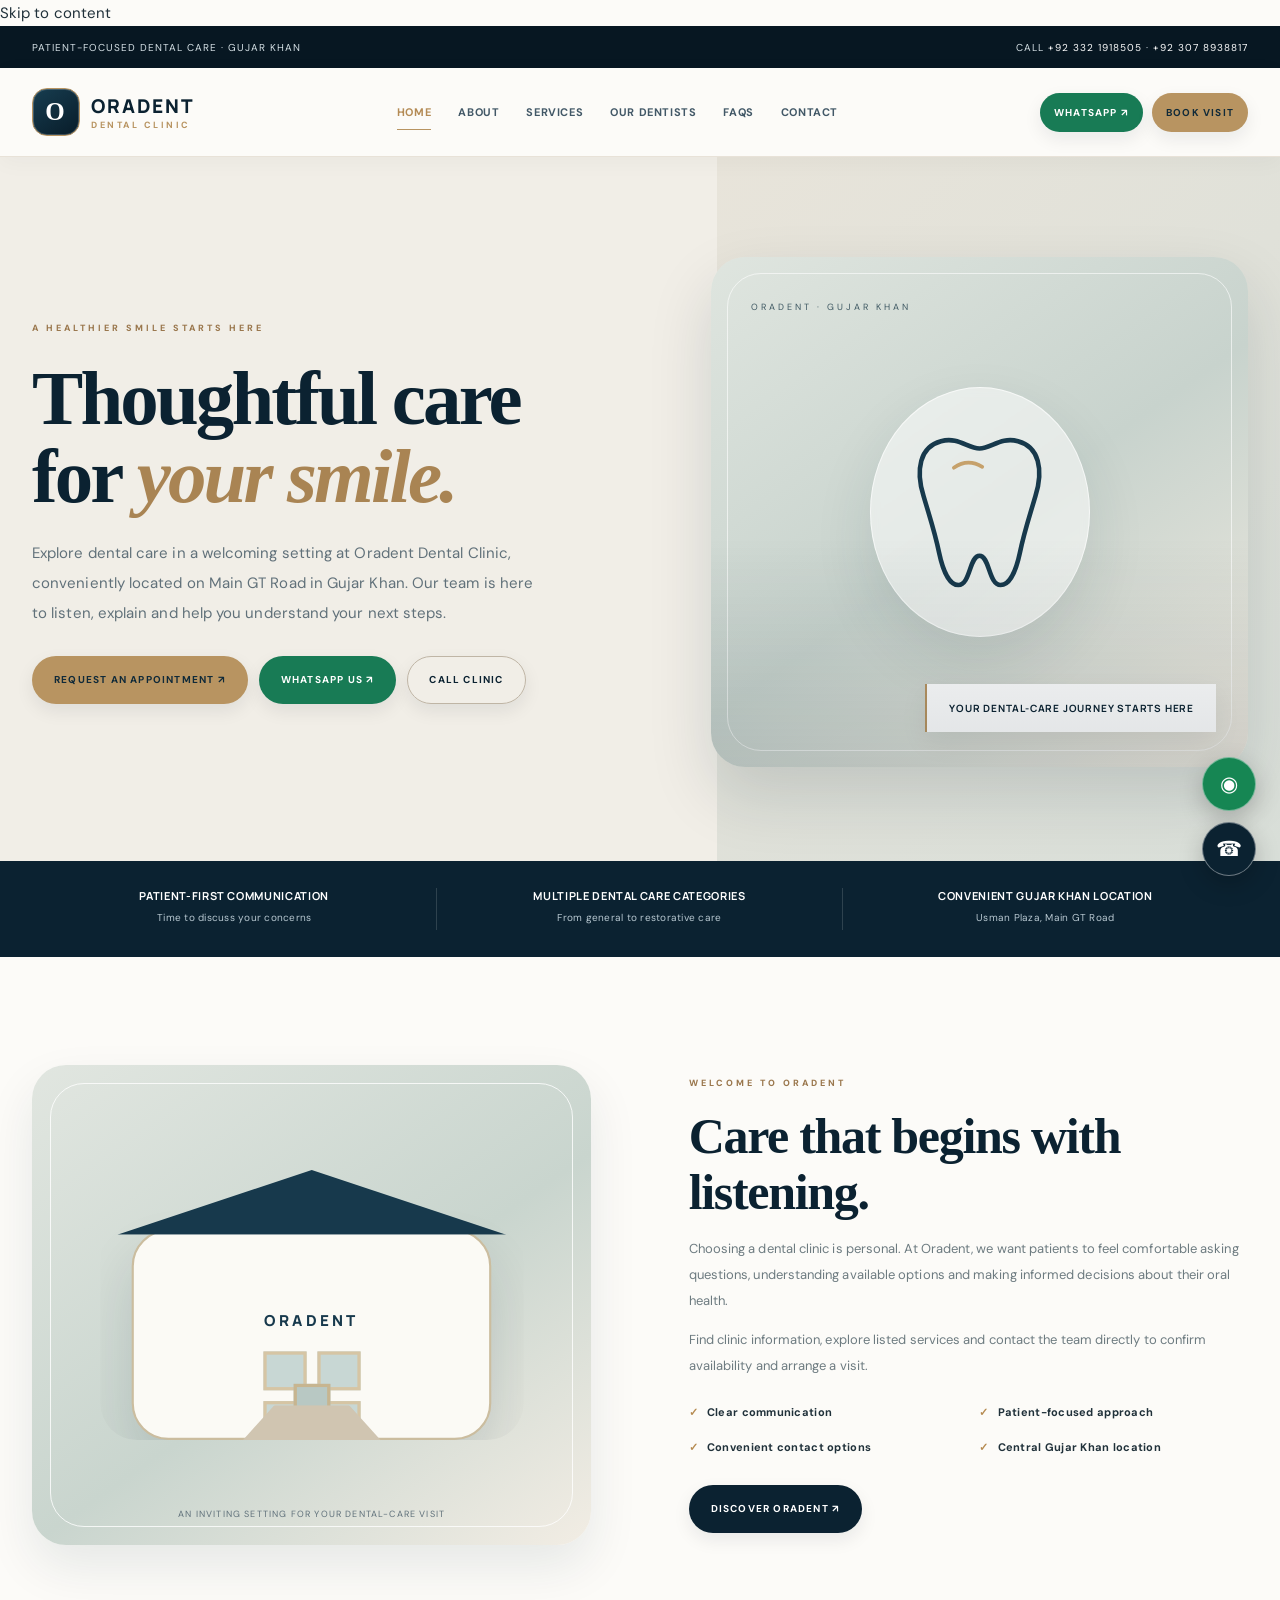
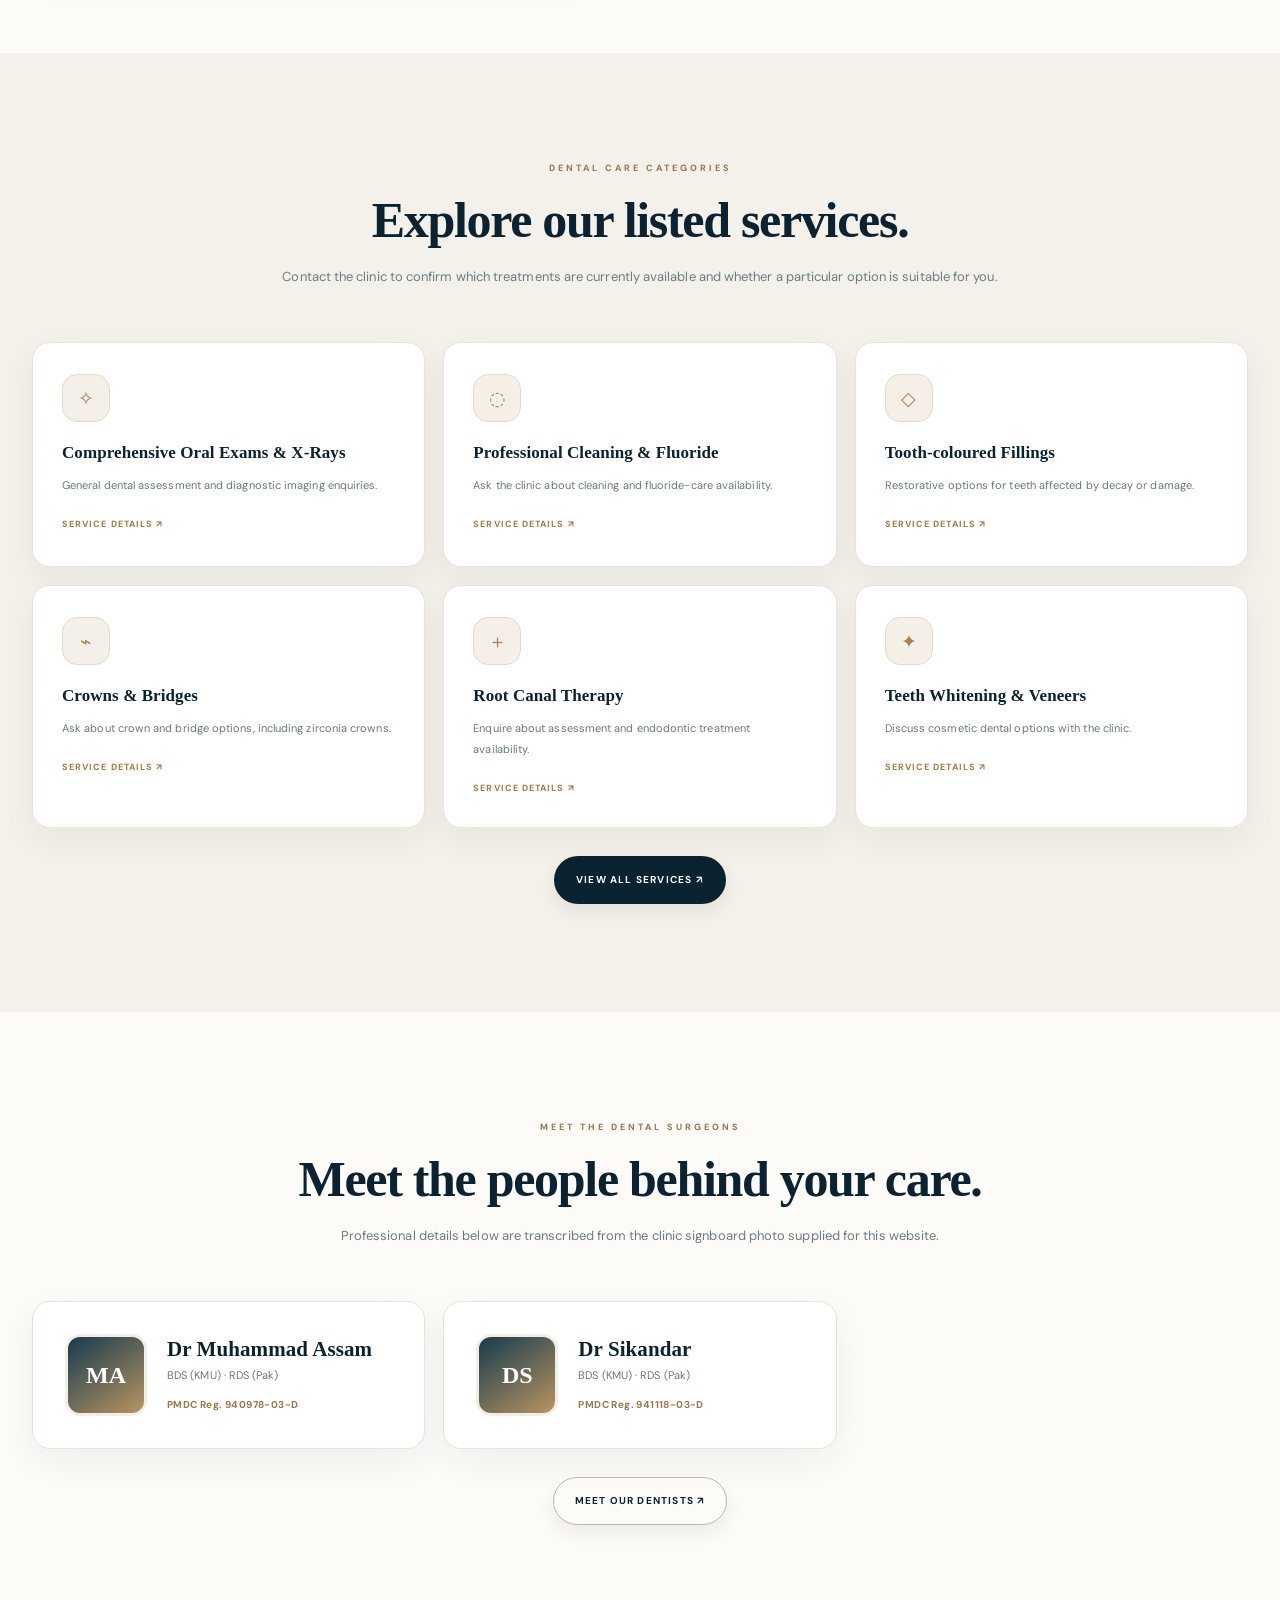
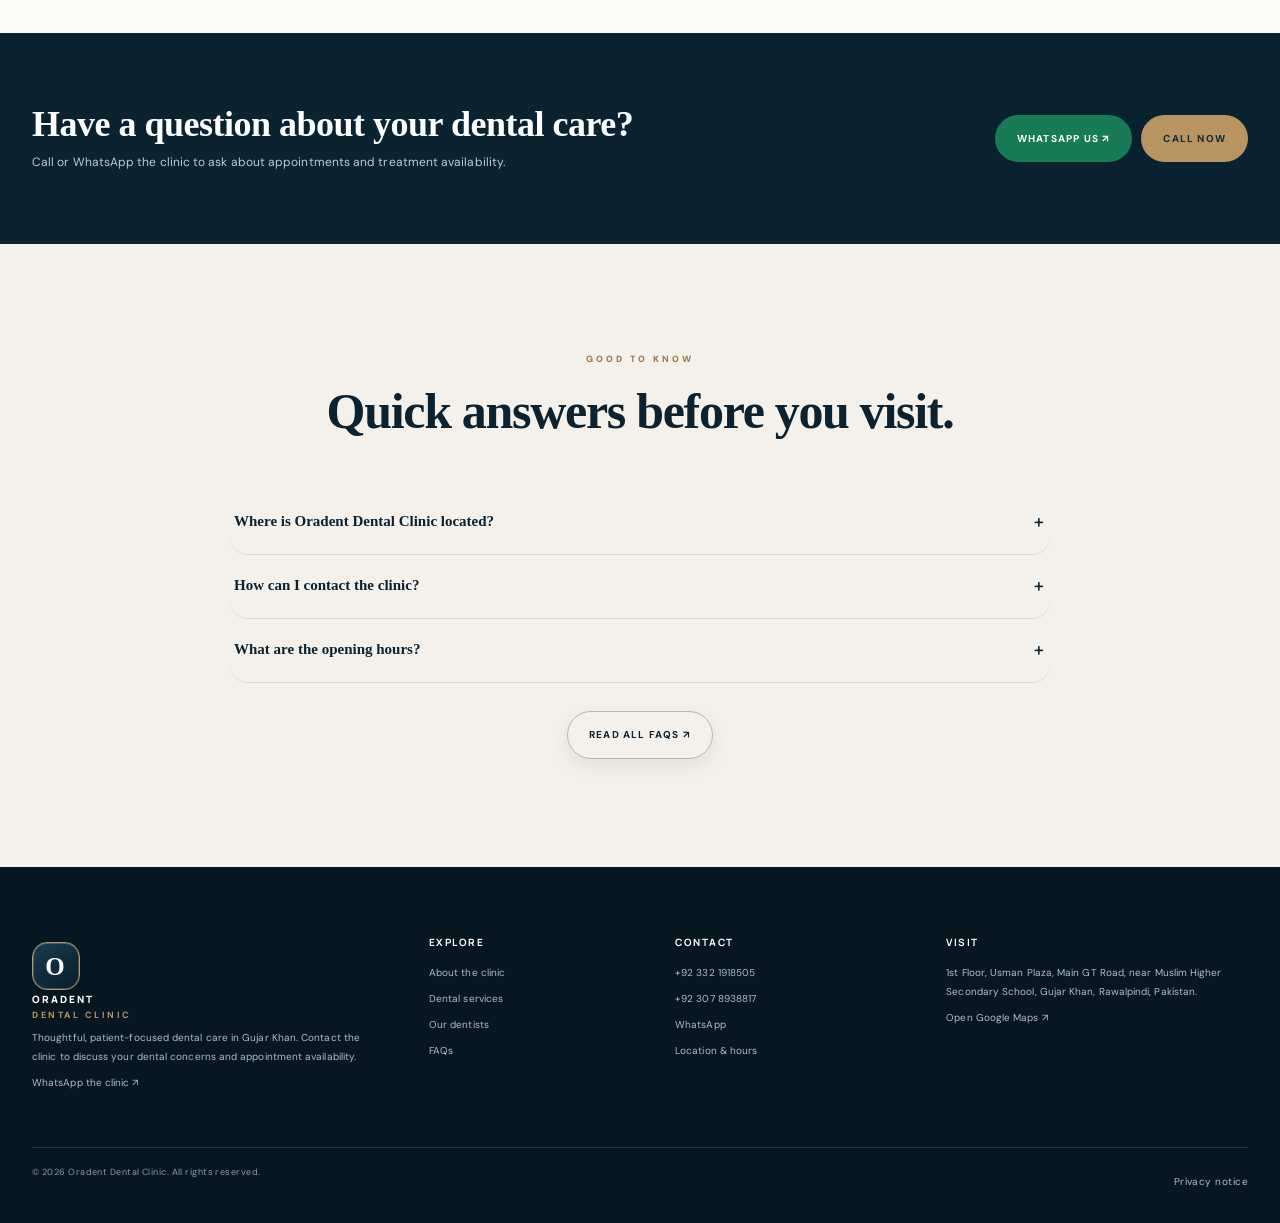
==== commit ef96d830: "Improve page metadata, accessibility and public-facing copy" ====
--- a/index.html
+++ b/index.html
@@ -1,5 +1,5 @@
-<!doctype html><html lang="en"><head><meta charset="utf-8"><meta name="viewport" content="width=device-width,initial-scale=1"><title>Oradent Dental Clinic Gujar Khan | Patient-focused Dental Care</title><meta name="description" content="Explore dental services, meet the dentists and contact Oradent Dental Clinic in Gujar Khan."><meta name="theme-color" content="#102536"><link rel="canonical" href="https://oradent-clinic-site.vercel.app/"><link rel="stylesheet" href="/assets/style.css"><script type="application/ld+json">{"@context":"https://schema.org","@type":"Dentist","name":"Oradent Dental Clinic","telephone":"+923321918505","address":{"@type":"PostalAddress","streetAddress":"1st Floor, Usman Plaza, Main GT Road, near Muslim Higher Secondary School","addressLocality":"Gujar Khan","addressRegion":"Punjab","postalCode":"47850","addressCountry":"PK"},"url":"https://oradent-clinic-site.vercel.app/"}</script></head><body><div class="topbar"><div class="wrap"><span>Patient-focused dental care · Gujar Khan</span><span>Call <a href="tel:+923321918505">+92 332 1918505</a> · <a href="tel:+923078938817">+92 307 8938817</a></span></div></div><header class="header"><div class="wrap nav"><a class="brand" href="/"><span class="brandmark">O</span><span>ORADENT<small>DENTAL CLINIC</small></span></a><button class="menuBtn" aria-label="Open navigation">☰</button><nav class="navlinks"><a class="active" href="/">Home</a><a class="" href="/about.html">About</a><a class="" href="/services.html">Services</a><a class="" href="/doctors.html">Our Dentists</a><a class="" href="/faq.html">FAQs</a><a class="" href="/contact.html">Contact</a></nav><div class="navactions"><a class="btn whatsapp small" href="https://wa.me/923321918505?text=Hello%20Oradent%20Dental%20Clinic%2C%20I%20would%20like%20to%20enquire." target="_blank" rel="noopener">WhatsApp ↗</a><a class="btn gold small" href="/appointment.html">Book Visit</a></div></div></header>
-<main><section class="hero"><div class="wrap heroGrid"><div><div class="eyebrow">A healthier smile starts here</div><h1>Thoughtful care for <em>your smile.</em></h1><p class="lead">Explore dental care in a welcoming setting at Oradent Dental Clinic, conveniently located on Main GT Road in Gujar Khan. Our team is here to listen, explain and help you understand your next steps.</p><div class="actions"><a class="btn gold" href="/appointment.html">Request an Appointment ↗</a><a class="btn whatsapp" href="https://wa.me/923321918505?text=Hello%20Oradent%20Dental%20Clinic%2C%20I%20would%20like%20to%20enquire." target="_blank" rel="noopener">WhatsApp Us ↗</a><a class="btn outline" href="tel:+923321918505">Call Clinic</a></div></div><div class="heroVisual"><span class="visualKicker">Oradent · Gujar Khan</span><div class="tooth"><svg viewBox="0 0 180 200" aria-hidden="true"><path d="M48 22C25 28 20 53 29 82c7 24 12 38 17 62 4 19 11 35 21 35 13 0 12-32 23-32s10 32 23 32c10 0 17-16 21-35 5-24 10-38 17-62 9-29 4-54-19-60-19-5-29 8-42 8S67 17 48 22Z" fill="none" stroke="#17394c" stroke-width="5" stroke-linejoin="round"/><path d="M62 51c10-7 21-7 31-1" fill="none" stroke="#c6a16b" stroke-width="4" stroke-linecap="round"/></svg></div><div class="visualFoot">Your dental-care journey starts here</div></div></div></section>
+<!doctype html><html lang="en"><head><meta charset="utf-8"><meta name="viewport" content="width=device-width,initial-scale=1"><title>Oradent Dental Clinic Gujar Khan | Patient-focused Dental Care</title><meta name="description" content="Explore dental services, meet the dentists and contact Oradent Dental Clinic in Gujar Khan."><meta name="theme-color" content="#102536"><link rel="canonical" href="https://oradent-clinic-site.vercel.app/"><meta property="og:type" content="website"><meta property="og:site_name" content="Oradent Dental Clinic"><meta property="og:title" content="Oradent Dental Clinic Gujar Khan | Patient-focused Dental Care"><meta property="og:description" content="Explore dental services, meet the dentists and contact Oradent Dental Clinic in Gujar Khan."><meta property="og:url" content="https://oradent-clinic-site.vercel.app/"><meta name="twitter:card" content="summary"><meta name="twitter:title" content="Oradent Dental Clinic Gujar Khan | Patient-focused Dental Care"><meta name="twitter:description" content="Explore dental services, meet the dentists and contact Oradent Dental Clinic in Gujar Khan."><link rel="icon" type="image/svg+xml" href="/favicon.svg"><link rel="stylesheet" href="/assets/style.css"><script type="application/ld+json">{"@context":"https://schema.org","@type":"Dentist","name":"Oradent Dental Clinic","telephone":"+923321918505","address":{"@type":"PostalAddress","streetAddress":"1st Floor, Usman Plaza, Main GT Road, near Muslim Higher Secondary School","addressLocality":"Gujar Khan","addressRegion":"Punjab","postalCode":"47850","addressCountry":"PK"},"url":"https://oradent-clinic-site.vercel.app/"}</script></head><body><a class="skipLink" href="#main-content">Skip to content</a><div class="topbar"><div class="wrap"><span>Patient-focused dental care · Gujar Khan</span><span>Call <a href="tel:+923321918505">+92 332 1918505</a> · <a href="tel:+923078938817">+92 307 8938817</a></span></div></div><header class="header"><div class="wrap nav"><a class="brand" href="/"><span class="brandmark">O</span><span>ORADENT<small>DENTAL CLINIC</small></span></a><button class="menuBtn" aria-label="Open navigation">☰</button><nav class="navlinks"><a class="active" href="/">Home</a><a class="" href="/about.html">About</a><a class="" href="/services.html">Services</a><a class="" href="/doctors.html">Our Dentists</a><a class="" href="/faq.html">FAQs</a><a class="" href="/contact.html">Contact</a></nav><div class="navactions"><a class="btn whatsapp small" href="https://wa.me/923321918505?text=Hello%20Oradent%20Dental%20Clinic%2C%20I%20would%20like%20to%20enquire." target="_blank" rel="noopener">WhatsApp ↗</a><a class="btn gold small" href="/appointment.html">Book Visit</a></div></div></header>
+<main id="main-content"><section class="hero"><div class="wrap heroGrid"><div><div class="eyebrow">A healthier smile starts here</div><h1>Thoughtful care for <em>your smile.</em></h1><p class="lead">Explore dental care in a welcoming setting at Oradent Dental Clinic, conveniently located on Main GT Road in Gujar Khan. Our team is here to listen, explain and help you understand your next steps.</p><div class="actions"><a class="btn gold" href="/appointment.html">Request an Appointment ↗</a><a class="btn whatsapp" href="https://wa.me/923321918505?text=Hello%20Oradent%20Dental%20Clinic%2C%20I%20would%20like%20to%20enquire." target="_blank" rel="noopener">WhatsApp Us ↗</a><a class="btn outline" href="tel:+923321918505">Call Clinic</a></div></div><div class="heroVisual"><span class="visualKicker">Oradent · Gujar Khan</span><div class="tooth"><svg viewBox="0 0 180 200" aria-hidden="true"><path d="M48 22C25 28 20 53 29 82c7 24 12 38 17 62 4 19 11 35 21 35 13 0 12-32 23-32s10 32 23 32c10 0 17-16 21-35 5-24 10-38 17-62 9-29 4-54-19-60-19-5-29 8-42 8S67 17 48 22Z" fill="none" stroke="#17394c" stroke-width="5" stroke-linejoin="round"/><path d="M62 51c10-7 21-7 31-1" fill="none" stroke="#c6a16b" stroke-width="4" stroke-linecap="round"/></svg></div><div class="visualFoot">Your dental-care journey starts here</div></div></div></section>
 <div class="trustbar"><div class="wrap"><div class="trustitem"><b>Patient-first communication</b><span>Time to discuss your concerns</span></div><div class="trustitem"><b>Multiple dental care categories</b><span>From general to restorative care</span></div><div class="trustitem"><b>Convenient Gujar Khan location</b><span>Usman Plaza, Main GT Road</span></div></div></div>
 <section class="section"><div class="wrap split"><div class="illustration"><div class="clinicArt"><div class="roof"></div><div class="building"><span class="sign">ORADENT</span><div class="windows"><i></i><i></i><i></i><i></i></div><div class="door"></div></div><div class="path"></div></div><div class="artNote">An inviting setting for your dental-care visit</div></div><div class="content"><div class="eyebrow">Welcome to Oradent</div><h2>Care that begins with listening.</h2><p>Choosing a dental clinic is personal. At Oradent, we want patients to feel comfortable asking questions, understanding available options and making informed decisions about their oral health.</p><p>Find clinic information, explore listed services and contact the team directly to confirm availability and arrange a visit.</p><div class="checks"><span>Clear communication</span><span>Patient-focused approach</span><span>Convenient contact options</span><span>Central Gujar Khan location</span></div><div class="actions"><a class="btn" href="/about.html">Discover Oradent ↗</a></div></div></div></section>
 <section class="section soft"><div class="wrap"><div class="sectionHead"><div class="eyebrow">Dental care categories</div><h2>Explore our listed services.</h2><p>Contact the clinic to confirm which treatments are currently available and whether a particular option is suitable for you.</p></div><div class="cards">
--- a/assets/style.css
+++ b/assets/style.css
@@ -0,0 +1,120 @@
+@import url('https://fonts.googleapis.com/css2?family=DM+Sans:wght@400;500;600;700&family=Manrope:wght@500;600;700;800&display=swap');
+:root{--navy:#102536;--navy2:#193b4e;--gold:#c6a16b;--cream:#f6f3ed;--paper:#fffefa;--ink:#1d303d;--muted:#687984;--line:#e7e0d5;--green:#a8c7b2}*{box-sizing:border-box}html{scroll-behavior:smooth}body{margin:0;color:var(--ink);font:15px/1.75 "DM Sans",sans-serif;background:var(--paper)}a{color:inherit;text-decoration:none}img{max-width:100%;display:block}.wrap{width:min(1160px,calc(100% - 40px));margin:auto}.topbar{background:#0a1a26;color:#d5e0e5;font-size:11px;letter-spacing:.04em}.topbar .wrap{min-height:38px;display:flex;align-items:center;justify-content:space-between;gap:15px}.topbar a{color:#fff}.header{position:sticky;top:0;z-index:30;background:#fffefaed;backdrop-filter:blur(14px);border-bottom:1px solid #10253612}.nav{height:82px;display:flex;align-items:center;justify-content:space-between;gap:24px}.brand{display:flex;align-items:center;gap:11px;color:var(--navy);font:800 18px Manrope;letter-spacing:1.6px}.brand small{display:block;color:var(--gold);font:700 9px "DM Sans";letter-spacing:2.5px}.brandmark{width:44px;height:44px;border-radius:50%;display:grid;place-items:center;color:#fff;background:linear-gradient(145deg,#24485c,#0b1d2a);font-size:23px;box-shadow:inset 0 0 0 1px #ffffff35}.navlinks{display:flex;align-items:center;gap:23px;font-size:12px;font-weight:700;color:#425867}.navlinks a:hover,.navlinks a.active{color:#b48b55}.navactions{display:flex;gap:9px;align-items:center}.btn{display:inline-flex;justify-content:center;align-items:center;gap:8px;padding:13px 19px;border:1px solid transparent;border-radius:3px;background:var(--navy);color:white;font-size:12px;font-weight:700;letter-spacing:.035em;transition:.2s;cursor:pointer}.btn:hover{background:var(--navy2);transform:translateY(-2px)}.btn.gold{background:var(--gold);color:#182c39}.btn.outline{background:transparent;color:var(--navy);border-color:#cfc6b7}.btn.whatsapp{background:#197b55;color:white}.btn.whatsapp:hover{background:#126744}.btn.small{padding:10px 13px}.menuBtn{display:none;background:none;border:0;font-size:26px;color:var(--navy)}.hero{background:linear-gradient(115deg,#f8f6f1,#eee9df);overflow:hidden}.heroGrid{display:grid;grid-template-columns:1.05fr .95fr;gap:65px;align-items:center;padding:86px 0}.eyebrow{font-size:10px;font-weight:800;letter-spacing:2.5px;text-transform:uppercase;color:#ae854e}.hero h1{font:800 clamp(42px,5.7vw,70px)/1.06 Manrope;letter-spacing:-3px;color:var(--navy);margin:18px 0}.hero h1 em{font-style:normal;color:#b58a50}.lead{font-size:16px;line-height:1.9;color:#62737e;max-width:550px}.actions{display:flex;gap:11px;flex-wrap:wrap;margin-top:28px}.heroVisual{height:500px;border-radius:220px 220px 4px 4px;background:radial-gradient(circle at 50% 42%,#fffefa,#d9d5c9 76%);display:grid;place-items:center;position:relative;box-shadow:0 25px 65px #122d3d20}.heroVisual:before{content:"";position:absolute;inset:20px;border:1px solid #c6a16b75;border-radius:inherit}.tooth{width:190px;height:215px;border-radius:50%;display:grid;place-items:center;background:#ffffff85;box-shadow:0 25px 60px #1c34401c}.tooth svg{width:145px}.visualKicker{position:absolute;top:32px;left:30px;font-size:10px;letter-spacing:2px;text-transform:uppercase;color:#61717a}.visualFoot{position:absolute;bottom:26px;right:22px;background:white;padding:12px 17px;border-left:3px solid var(--gold);font:700 11px Manrope;color:var(--navy);box-shadow:0 10px 28px #0001}.trustbar{background:linear-gradient(100deg,#102536,#1a4054);color:white}.trustbar .wrap{display:grid;grid-template-columns:repeat(3,1fr);padding:24px 0}.trustitem{text-align:center;border-right:1px solid #ffffff25}.trustitem:last-child{border:0}.trustitem b{display:block;font:700 13px Manrope}.trustitem span{font-size:11px;color:#b8c8d1}.section{padding:92px 0}.section.soft{background:var(--cream)}.sectionHead{text-align:center;max-width:700px;margin:0 auto 42px}.sectionHead h2,.content h2{font:800 clamp(30px,4vw,44px)/1.16 Manrope;letter-spacing:-1.5px;color:var(--navy);margin:13px 0}.sectionHead p,.content p{color:var(--muted);font-size:14px}.split{display:grid;grid-template-columns:1fr 1fr;gap:65px;align-items:center}.illustration{min-height:390px;position:relative;display:grid;place-items:center;overflow:hidden;background:linear-gradient(145deg,#eee9df,#d9ded8);border-radius:4px 100px 4px 4px}.clinicArt{width:70%;height:250px;position:relative;display:flex;align-items:flex-end;justify-content:center}.building{width:85%;height:78%;background:#fbfaf5;border:2px solid #cbbd9f;box-shadow:0 22px 45px #1d33401c;display:flex;align-items:center;flex-direction:column}.roof{position:absolute;top:0;width:92%;height:24%;background:#17394c;clip-path:polygon(50% 0,100% 100%,0 100%)}.sign{margin-top:22%;font:800 14px Manrope;letter-spacing:3px;color:#17394c}.windows{display:grid;grid-template-columns:repeat(2,40px);gap:10px;margin-top:20px}.windows i{height:36px;background:#c8d7d4;border:3px solid #d6c5a4}.door{position:absolute;bottom:0;width:34px;height:52px;background:#b8c8c3;border:3px solid #c7b590}.path{position:absolute;bottom:-10%;width:44%;height:23%;background:#d0c5b1;clip-path:polygon(30% 0,70% 0,100% 100%,0 100%)}.artNote{position:absolute;bottom:22px;left:20px;right:20px;text-align:center;font-size:11px;color:#5f707a}.checks{display:grid;grid-template-columns:1fr 1fr;gap:12px;margin-top:24px}.checks span{font-size:12px;font-weight:700}.checks span:before{content:"✓";color:#b58a50;margin-right:9px}.cards{display:grid;grid-template-columns:repeat(3,1fr);gap:16px}.card{padding:25px;background:white;border:1px solid var(--line);box-shadow:0 6px 22px #142b3907;transition:.2s}.card:hover{transform:translateY(-4px);box-shadow:0 18px 38px #102a4312;border-color:#d5c4a8}.cardIcon{width:44px;height:44px;background:#f1eee6;color:#aa814d;display:grid;place-items:center;font-size:20px;border-radius:50%}.card h3{font:700 16px Manrope;color:var(--navy);margin:17px 0 8px}.card p{font-size:12px;color:var(--muted);line-height:1.8;margin:0 0 13px}.more{font-size:11px;color:#a77c43;font-weight:800}.dentistCard{background:white;border:1px solid var(--line);padding:28px;display:flex;gap:20px;align-items:flex-start}.dentistAvatar{width:76px;height:76px;flex:none;border-radius:50%;background:linear-gradient(145deg,#17394c,#d1b27f);display:grid;place-items:center;color:white;font:800 24px Manrope}.dentistCard h3{font:700 18px Manrope;color:var(--navy);margin:3px 0 4px}.dentistCard p{font-size:12px;color:var(--muted);margin:4px 0}.credential{font-size:11px;font-weight:700;color:#9b7647}.ctaBand{background:linear-gradient(110deg,#0e2231,#1b4054);color:white;padding:58px 0}.ctaBand .wrap{display:flex;align-items:center;justify-content:space-between;gap:25px}.ctaBand h2{font:800 30px Manrope;margin:0 0 7px;color:white}.ctaBand p{font-size:13px;color:#bdcbd4;margin:0}.ctaButtons{display:flex;gap:9px;flex-wrap:wrap}.faqList{max-width:820px;margin:auto}.faqItem{border:1px solid var(--line);background:white;margin-bottom:10px}.faqQ{width:100%;padding:18px 20px;border:0;background:none;text-align:left;display:flex;justify-content:space-between;gap:12px;color:var(--navy);font:700 13px Manrope;cursor:pointer}.faqA{display:none;padding:0 20px 18px;color:var(--muted);font-size:13px}.faqItem.open .faqA{display:block}.contactGrid{display:grid;grid-template-columns:.9fr 1.1fr;gap:55px}.detail{padding:14px 0 14px 16px;border-left:2px solid var(--gold);font-size:13px;color:var(--muted);margin:15px 0}.detail b{display:block;color:var(--navy);font:700 12px Manrope}.map iframe{width:100%;height:390px;border:0;border-radius:4px;box-shadow:0 20px 55px #102a4312}.pageHero{padding:66px 0;background:linear-gradient(110deg,#f6f3ed,#eae5db)}.pageHero h1{font:800 clamp(36px,5vw,56px)/1.1 Manrope;color:var(--navy);letter-spacing:-2px;margin:12px 0}.pageHero p{max-width:680px;color:var(--muted);font-size:14px}.breadcrumbs{font-size:11px;color:#7b898f;margin-bottom:15px}.breadcrumbs a{color:#a17b4b}.serviceDetail{display:grid;grid-template-columns:1fr 1fr;gap:25px;align-items:start;padding:27px 0;border-bottom:1px solid var(--line)}.serviceDetail h3{font:700 19px Manrope;color:var(--navy);margin:0 0 8px}.serviceDetail p{font-size:13px;color:var(--muted);margin:0}.serviceDetail .tag{display:inline-block;font-size:10px;color:#9d7748;letter-spacing:1px;text-transform:uppercase;font-weight:800;margin-bottom:7px}.formBox{max-width:760px;background:white;border:1px solid var(--line);padding:30px;box-shadow:0 14px 45px #122b3a0a}.formGrid{display:grid;grid-template-columns:1fr 1fr;gap:16px}.field label{display:block;font-size:11px;font-weight:700;color:var(--navy);margin-bottom:6px}.field input,.field select,.field textarea{width:100%;border:1px solid #dcd6cb;background:#fffefa;padding:13px;font:13px "DM Sans";color:var(--ink);border-radius:2px}.field textarea{min-height:110px;resize:vertical}.field.full{grid-column:1/-1}.formNote{font-size:11px;color:var(--muted)}.footer{background:#091a26;color:#d7e0e5;padding:54px 0 20px}.footerGrid{display:grid;grid-template-columns:1.4fr 1fr 1fr 1fr;gap:35px;padding-bottom:35px}.footer h4{font:700 12px Manrope;color:white;margin:0 0 14px}.footer p,.footer a{display:block;font-size:11px;color:#aebdc6;margin:7px 0}.footer a:hover{color:var(--gold)}.footerBottom{border-top:1px solid #ffffff20;padding-top:17px;display:flex;justify-content:space-between;gap:15px;font-size:10px;color:#879ba8}.floating{position:fixed;right:17px;bottom:18px;z-index:25;display:flex;flex-direction:column;gap:9px}.floatBtn{width:52px;height:52px;border-radius:50%;display:grid;place-items:center;color:white;box-shadow:0 8px 25px #0003;font-size:21px}.floatCall{background:var(--navy)}.floatWa{background:#168653}.legal{max-width:850px}.legal h2{font:700 21px Manrope;color:var(--navy);margin-top:30px}.legal p,.legal li{font-size:13px;color:var(--muted)}:focus-visible{outline:3px solid var(--gold);outline-offset:3px}
+@media(max-width:980px){.navlinks{gap:13px}.navactions .btn{padding:11px 12px}.heroGrid{gap:35px}.cards{grid-template-columns:repeat(2,1fr)}.footerGrid{grid-template-columns:1.2fr 1fr 1fr}}
+@media(max-width:720px){.wrap{width:calc(100% - 32px)}.topbar .wrap{padding:8px 0;flex-wrap:wrap}.nav{height:70px}.menuBtn{display:block}.navlinks{display:none;position:absolute;top:70px;left:0;right:0;padding:20px 25px;background:#fffefa;box-shadow:0 15px 25px #10253618;flex-direction:column;align-items:flex-start}.navlinks.show{display:flex}.navactions .btn{display:none}.heroGrid,.split,.contactGrid{grid-template-columns:1fr}.heroGrid{padding:55px 0 40px}.heroVisual{height:360px;max-width:430px;width:100%;margin:auto;border-radius:170px 170px 4px 4px}.trustbar .wrap{grid-template-columns:1fr;gap:13px;padding:20px 0}.trustitem{text-align:left;border:0;border-bottom:1px solid #ffffff25;padding-bottom:11px}.trustitem:last-child{border:0}.section{padding:68px 0}.illustration{min-height:310px}.ctaBand .wrap{align-items:flex-start;flex-direction:column}.ctaBand h2{font-size:26px}.footerGrid{grid-template-columns:1fr 1fr;gap:25px}.footerGrid>div:first-child{grid-column:1/-1}.formGrid{grid-template-columns:1fr}.field.full{grid-column:auto}.formBox{padding:21px}.serviceDetail{grid-template-columns:1fr;gap:8px}.map iframe{height:320px}}
+@media(max-width:420px){.cards,.checks{grid-template-columns:1fr}.actions .btn,.ctaButtons .btn{width:100%}.dentistCard{padding:20px;gap:14px}.dentistAvatar{width:58px;height:58px}}
+
+/* ORADENT PREMIUM VISUAL REFINEMENT */
+:root{--navy:#0b2231;--navy2:#153b4e;--gold:#b89461;--cream:#f4f0e8;--paper:#fcfbf8;--ink:#20313a;--muted:#68777d;--line:#e5dfd4;--green:#a8c7b2}
+body{background:#fcfbf8;color:#20313a;font-size:15px;letter-spacing:.005em}
+.wrap{width:min(1240px,calc(100% - 64px))}
+.topbar{background:#071722;font-size:10px;letter-spacing:.1em;text-transform:uppercase}
+.topbar .wrap{min-height:42px}
+.header{background:rgba(252,251,248,.94);border-bottom:1px solid #e8e2d8;box-shadow:0 5px 22px rgba(14,34,48,.035)}
+.nav{height:88px}
+.brand{font-size:19px;letter-spacing:2px}
+.brandmark{width:48px;height:48px;background:linear-gradient(145deg,#173d50,#081c29);border:1px solid #b89461;font-family:Georgia,serif;font-size:25px}
+.navlinks{gap:27px;font-size:11px;letter-spacing:.055em;text-transform:uppercase}
+.navlinks a{position:relative;padding:8px 0}
+.navlinks a:after{content:"";position:absolute;left:0;bottom:0;width:0;height:1px;background:var(--gold);transition:width .25s}
+.navlinks a:hover:after,.navlinks a.active:after{width:100%}
+.btn{padding:14px 21px;border-radius:2px;font-size:10px;letter-spacing:.12em;text-transform:uppercase;box-shadow:0 7px 18px rgba(8,28,41,.08)}
+.btn.gold{background:#b89461;color:#102a39}
+.btn.whatsapp{background:#187b55}
+.btn.outline{border-color:#bfb5a5}
+.hero{position:relative;background:#f1eee7}
+.hero:before{content:"";position:absolute;inset:0 0 0 56%;background:linear-gradient(135deg,#e8e4da,#d8ded8)}
+.heroGrid{position:relative;grid-template-columns:1.04fr .96fr;gap:8%;padding:100px 0 94px;min-height:630px}
+.hero h1{font:600 clamp(48px,6vw,78px)/1.02 Georgia,serif;letter-spacing:-2.8px;margin:23px 0 22px;max-width:650px}
+.hero h1 em{color:#a98453;font-style:italic}
+.eyebrow{font-size:9px;letter-spacing:3px;color:#9a774d}
+.lead{font-size:15px;line-height:2;max-width:520px;color:#61717a}
+.heroVisual{height:510px;border-radius:2px 150px 2px 2px;background:linear-gradient(145deg,#dfe5df,#c8d3cd 52%,#eee9df);box-shadow:0 28px 65px rgba(12,34,47,.14);overflow:hidden}
+.heroVisual:before{inset:16px;border-radius:2px 140px 2px 2px;border-color:#fff9}
+.heroVisual:after{content:"";position:absolute;inset:0;background:linear-gradient(180deg,transparent 55%,rgba(9,29,42,.13))}
+.tooth{width:220px;height:250px;background:rgba(255,255,255,.52);border:1px solid rgba(255,255,255,.65);backdrop-filter:blur(4px)}
+.tooth svg{width:165px}
+.visualKicker{top:43px;left:40px;color:#3e5862;font-size:9px;letter-spacing:3px}
+.visualFoot{bottom:35px;right:32px;padding:17px 22px;font-size:10px;letter-spacing:.08em;text-transform:uppercase;border-left:2px solid var(--gold)}
+.trustbar{background:#0b2231}
+.trustbar .wrap{padding:27px 0}
+.trustitem b{font-size:11px;letter-spacing:.06em;text-transform:uppercase}
+.trustitem span{font-size:10px;letter-spacing:.025em}
+.section{padding:108px 0}
+.section.soft{background:#f4f1ea}
+.sectionHead{max-width:740px;margin-bottom:52px}
+.sectionHead h2,.content h2{font:600 clamp(34px,4vw,50px)/1.12 Georgia,serif;letter-spacing:-1.3px;margin:16px 0}
+.sectionHead p,.content p{font-size:13px;line-height:2;color:#6d7b80}
+.split{gap:8%;grid-template-columns:1fr 1fr}
+.illustration{min-height:480px;border-radius:2px 125px 2px 2px;background:linear-gradient(145deg,#e1e6e0,#c9d5ce 55%,#f2ede4);box-shadow:0 22px 50px rgba(16,40,52,.09)}
+.illustration:before{content:"";position:absolute;inset:18px;border:1px solid rgba(255,255,255,.8);border-radius:2px 110px 2px 2px}
+.clinicArt{transform:scale(1.08)}
+.building{box-shadow:0 25px 50px rgba(12,34,47,.12)}
+.artNote{font-size:9px;letter-spacing:.13em;text-transform:uppercase}
+.checks{gap:16px 22px}
+.checks span{font-size:11px;letter-spacing:.025em}
+.cards{grid-template-columns:repeat(3,1fr);gap:18px}
+.card{padding:31px 29px 28px;min-height:225px;border:1px solid #e9e3d9;box-shadow:0 10px 30px rgba(11,34,49,.035);position:relative;overflow:hidden}
+.card:after{content:"";position:absolute;bottom:0;left:0;width:0;height:2px;background:var(--gold);transition:width .3s}
+.card:hover:after{width:100%}
+.cardIcon{width:48px;height:48px;background:#f4f0e8;border:1px solid #e5d9c7;font-size:19px}
+.card h3{font:600 17px Georgia,serif;line-height:1.35;margin:20px 0 10px}
+.card p{font-size:11px;line-height:1.9}
+.more{font-size:9px;letter-spacing:.12em}
+.dentistCard{padding:32px;border:1px solid #e8e2d8;box-shadow:0 12px 32px rgba(11,34,49,.045)}
+.dentistAvatar{width:82px;height:82px;background:linear-gradient(145deg,#173b4e,#b89461);font:600 24px Georgia,serif;border:3px solid #f3eee5}
+.dentistCard h3{font:600 21px Georgia,serif}
+.dentistCard p{font-size:11px}
+.credential{font-size:10px;letter-spacing:.04em}
+.ctaBand{background:#0b2231;padding:70px 0}
+.ctaBand h2{font:600 36px Georgia,serif;letter-spacing:-.5px}
+.ctaBand p{font-size:12px;line-height:1.8}
+.faqItem{border:0;border-bottom:1px solid #ddd6ca;background:transparent;margin:0}
+.faqQ{padding:22px 4px;font:600 15px Georgia,serif}
+.faqA{padding:0 4px 22px;font-size:12px;line-height:1.9;max-width:700px}
+.pageHero{padding:90px 0;background:linear-gradient(110deg,#f3f0e8,#e8e5dc);position:relative;overflow:hidden}
+.pageHero:after{content:"O";position:absolute;right:7%;top:-65px;font:400 330px Georgia,serif;color:rgba(184,148,97,.08);pointer-events:none}
+.pageHero h1{font:600 clamp(42px,5.4vw,66px)/1.05 Georgia,serif;letter-spacing:-2px;max-width:850px}
+.pageHero p{font-size:13px;line-height:2;max-width:650px}
+.breadcrumbs{font-size:9px;letter-spacing:.12em;text-transform:uppercase}
+.serviceDetail{padding:34px 0;grid-template-columns:.85fr 1.15fr;gap:45px}
+.serviceDetail h3{font:600 23px Georgia,serif}
+.serviceDetail p{font-size:12px;line-height:2}
+.serviceDetail .tag{font-size:9px;letter-spacing:.16em}
+.contactGrid{gap:70px}
+.detail{font-size:12px;line-height:1.9;padding:17px 0 17px 20px}
+.detail b{font-size:10px;letter-spacing:.1em;text-transform:uppercase;margin-bottom:5px}
+.map iframe{height:450px;filter:saturate(.72) contrast(.96);border-radius:2px}
+.formBox{padding:40px;border:1px solid #e6dfd3;box-shadow:0 18px 55px rgba(11,34,49,.06)}
+.field label{font-size:10px;letter-spacing:.07em;text-transform:uppercase}
+.field input,.field select,.field textarea{padding:15px;border-color:#ddd6ca;background:#fcfbf8}
+.footer{background:#071722;padding:68px 0 25px}
+.footerGrid{grid-template-columns:1.4fr .8fr .9fr 1.2fr;gap:45px;padding-bottom:48px}
+.footer h4{font-size:10px;letter-spacing:.15em;text-transform:uppercase}
+.footer p,.footer a{font-size:10px;line-height:1.9;color:#b1bdc3}
+.footerBottom{font-size:9px;letter-spacing:.05em}
+.floating{right:24px;bottom:24px;gap:11px}
+.floatBtn{width:54px;height:54px;border:1px solid rgba(255,255,255,.4);box-shadow:0 8px 25px rgba(0,0,0,.22)}
+.floatWa{background:#168653}.floatCall{background:#0b2231}
+@media(max-width:980px){.wrap{width:calc(100% - 44px)}.heroGrid{gap:35px}.navlinks{gap:14px}.hero h1{font-size:clamp(44px,6vw,62px)}.footerGrid{grid-template-columns:1fr 1fr}}
+@media(max-width:720px){.wrap{width:calc(100% - 34px)}.topbar{font-size:9px}.nav{height:72px}.navlinks{top:72px}.hero:before{inset:54% 0 0}.heroGrid{padding:58px 0 45px;gap:36px;min-height:auto}.hero h1{font-size:48px;letter-spacing:-1.8px}.heroVisual{height:350px;max-width:470px;border-radius:2px 110px 2px 2px}.section{padding:72px 0}.sectionHead{margin-bottom:35px}.sectionHead h2,.content h2{font-size:37px}.illustration{min-height:340px;border-radius:2px 90px 2px 2px}.cards{grid-template-columns:1fr 1fr;gap:12px}.card{padding:22px 18px;min-height:210px}.card h3{font-size:16px}.dentistCard{padding:20px}.ctaBand{padding:48px 0}.ctaBand h2{font-size:29px}.pageHero{padding:64px 0}.pageHero h1{font-size:44px}.serviceDetail{grid-template-columns:1fr;gap:9px;padding:25px 0}.contactGrid{gap:35px}.map iframe{height:330px}.formBox{padding:22px}.footerGrid{grid-template-columns:1fr 1fr;gap:25px}.footerGrid>div:first-child{grid-column:1/-1}.floating{right:14px;bottom:14px}.floatBtn{width:48px;height:48px}}
+@media(max-width:420px){.cards{grid-template-columns:1fr}.hero h1{font-size:43px}.heroVisual{height:310px}.checks{grid-template-columns:1fr}.ctaButtons .btn{width:100%}}
+
+/* SOFT-CORNER DESIGN SYSTEM — replace sharp box edges with refined curves */
+:root{--radius-sm:12px;--radius-md:18px;--radius-lg:26px;--radius-xl:34px}
+.btn,.navactions .btn,.actions .btn,.ctaButtons .btn{border-radius:999px!important}
+.card,.dentistCard,.formBox,.faqItem,.detail,.serviceDetail,.contactCard,.infoCard,.featureCard,.reviewCard,.appointmentCard{border-radius:var(--radius-md)!important;overflow:hidden}
+.cardIcon,.dentistAvatar,.iconBox,.serviceIcon{border-radius:15px!important}
+.heroVisual,.illustration,.building,.clinicArt,.map iframe,.map,.gallery img,.galleryItem,.photoCard,.imageCard{border-radius:var(--radius-xl)!important;overflow:hidden}
+.heroVisual,.heroVisual:before,.illustration,.illustration:before{border-radius:var(--radius-xl)!important}
+.pageHero,.ctaBand,.trustbar{overflow:hidden}
+.field input,.field select,.field textarea,input,select,textarea{border-radius:13px!important}
+.floatBtn{border-radius:50%!important}
+.brandmark{border-radius:15px!important}
+.navlinks a{border-radius:8px}
+.faqQ{border-radius:12px}
+.card,.dentistCard,.formBox,.serviceDetail,.reviewCard,.appointmentCard{box-shadow:0 12px 34px rgba(11,34,49,.055)}
+@media(max-width:720px){
+.heroVisual,.illustration,.building,.clinicArt,.map iframe,.gallery img,.galleryItem,.photoCard,.imageCard{border-radius:24px!important}
+.card,.dentistCard,.formBox,.faqItem,.detail,.serviceDetail,.contactCard,.infoCard,.featureCard,.reviewCard,.appointmentCard{border-radius:17px!important}
+}
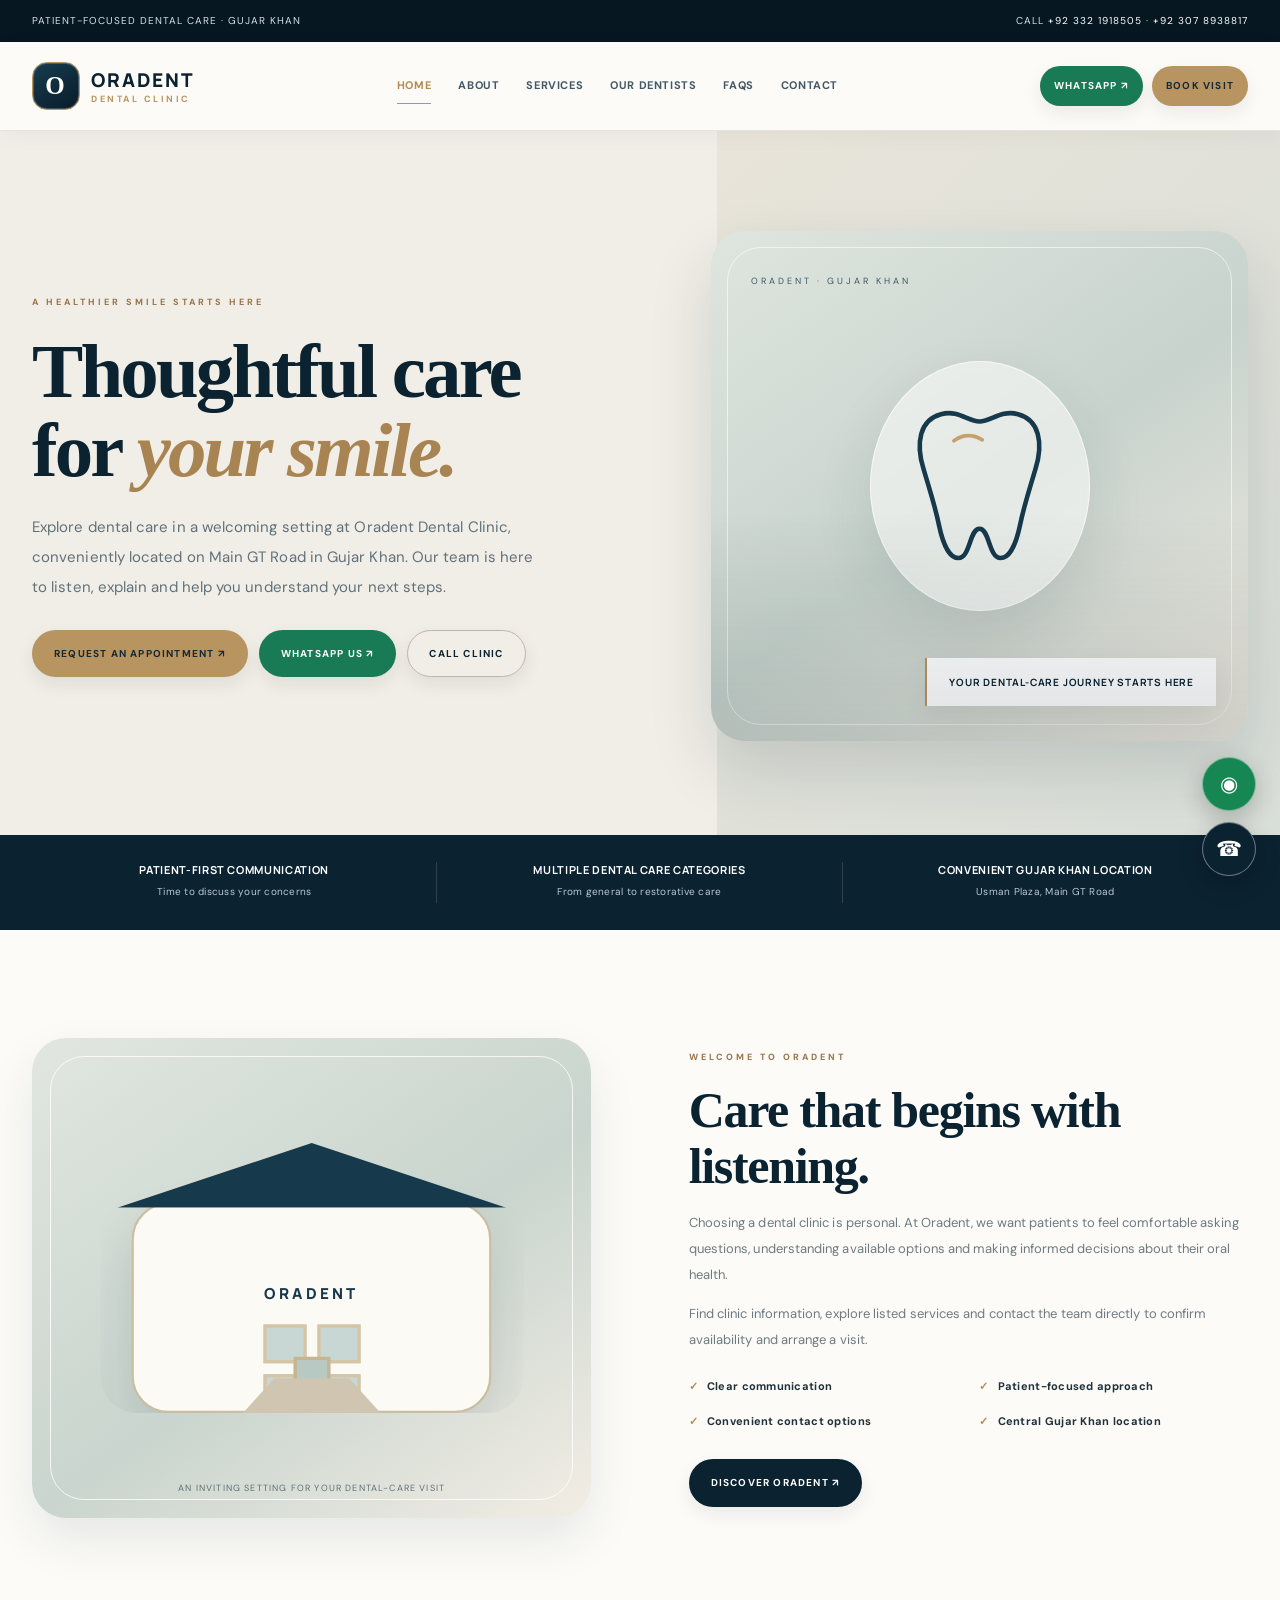
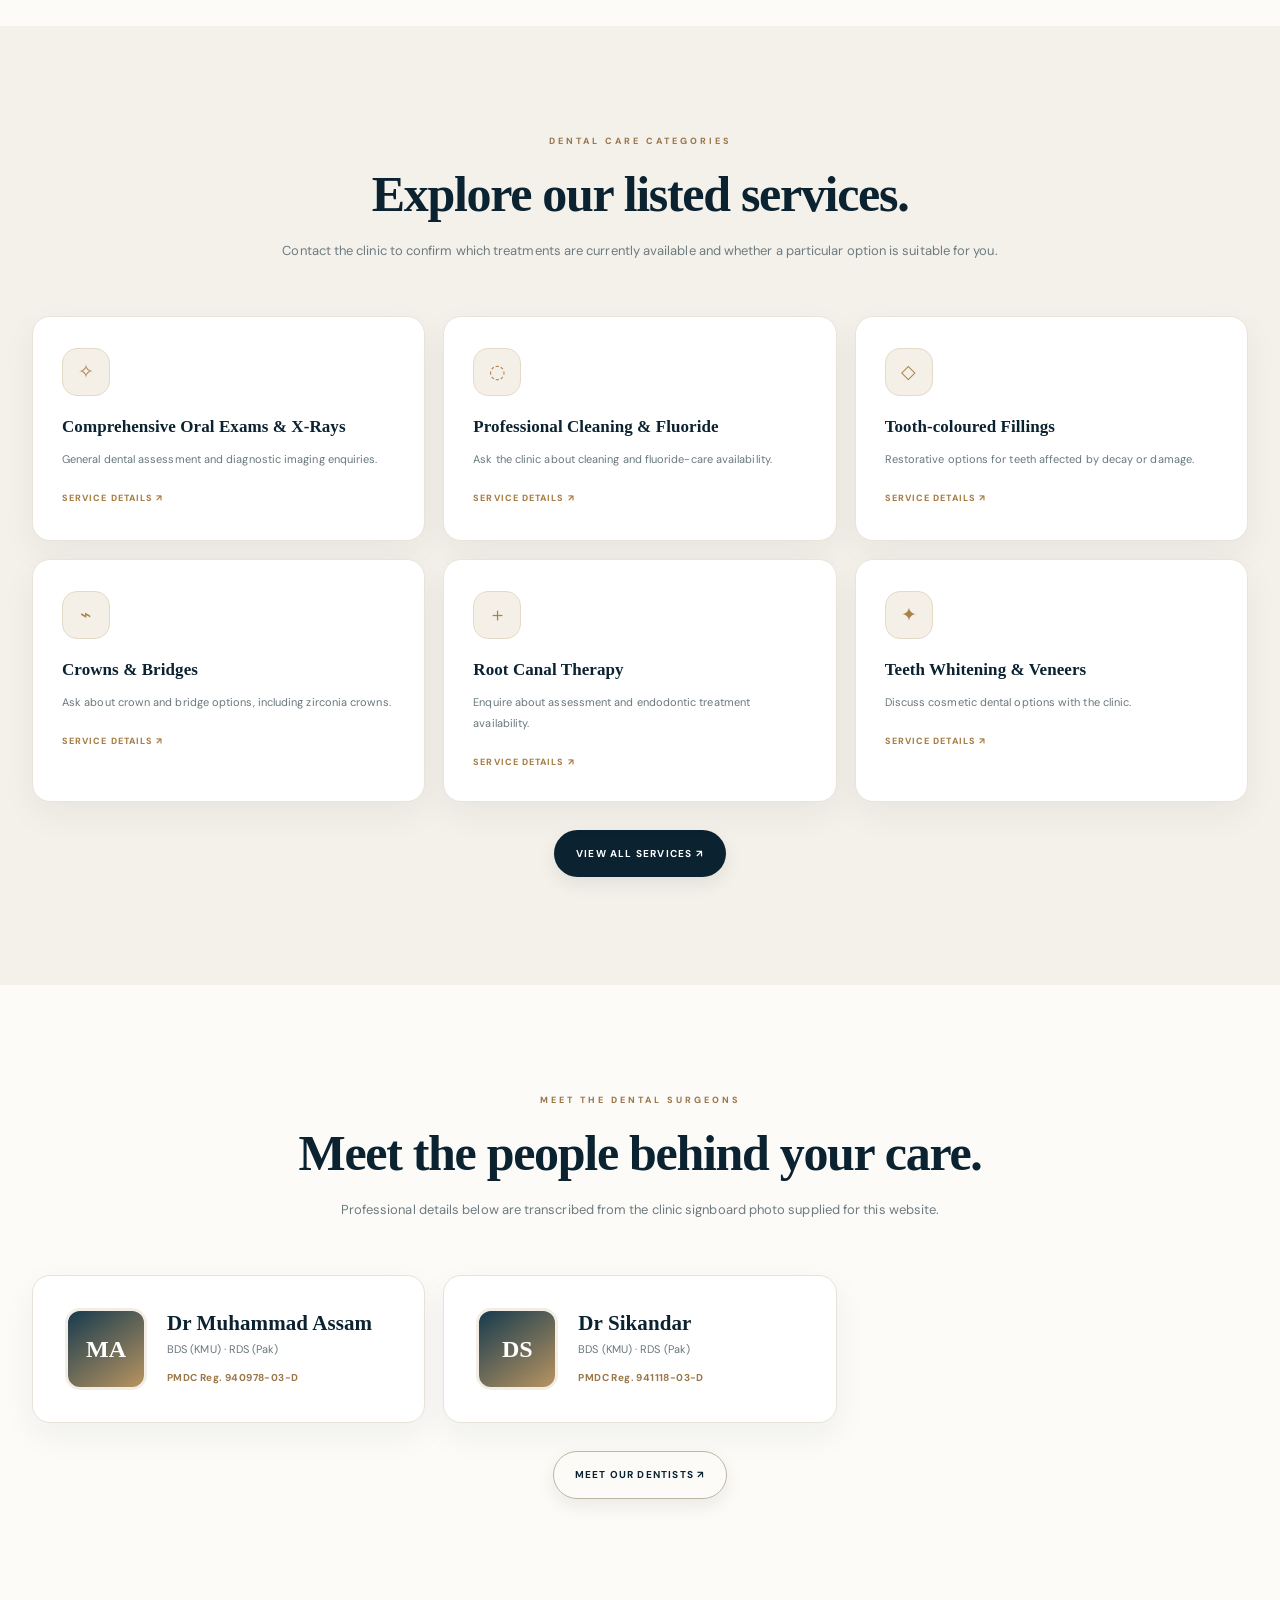
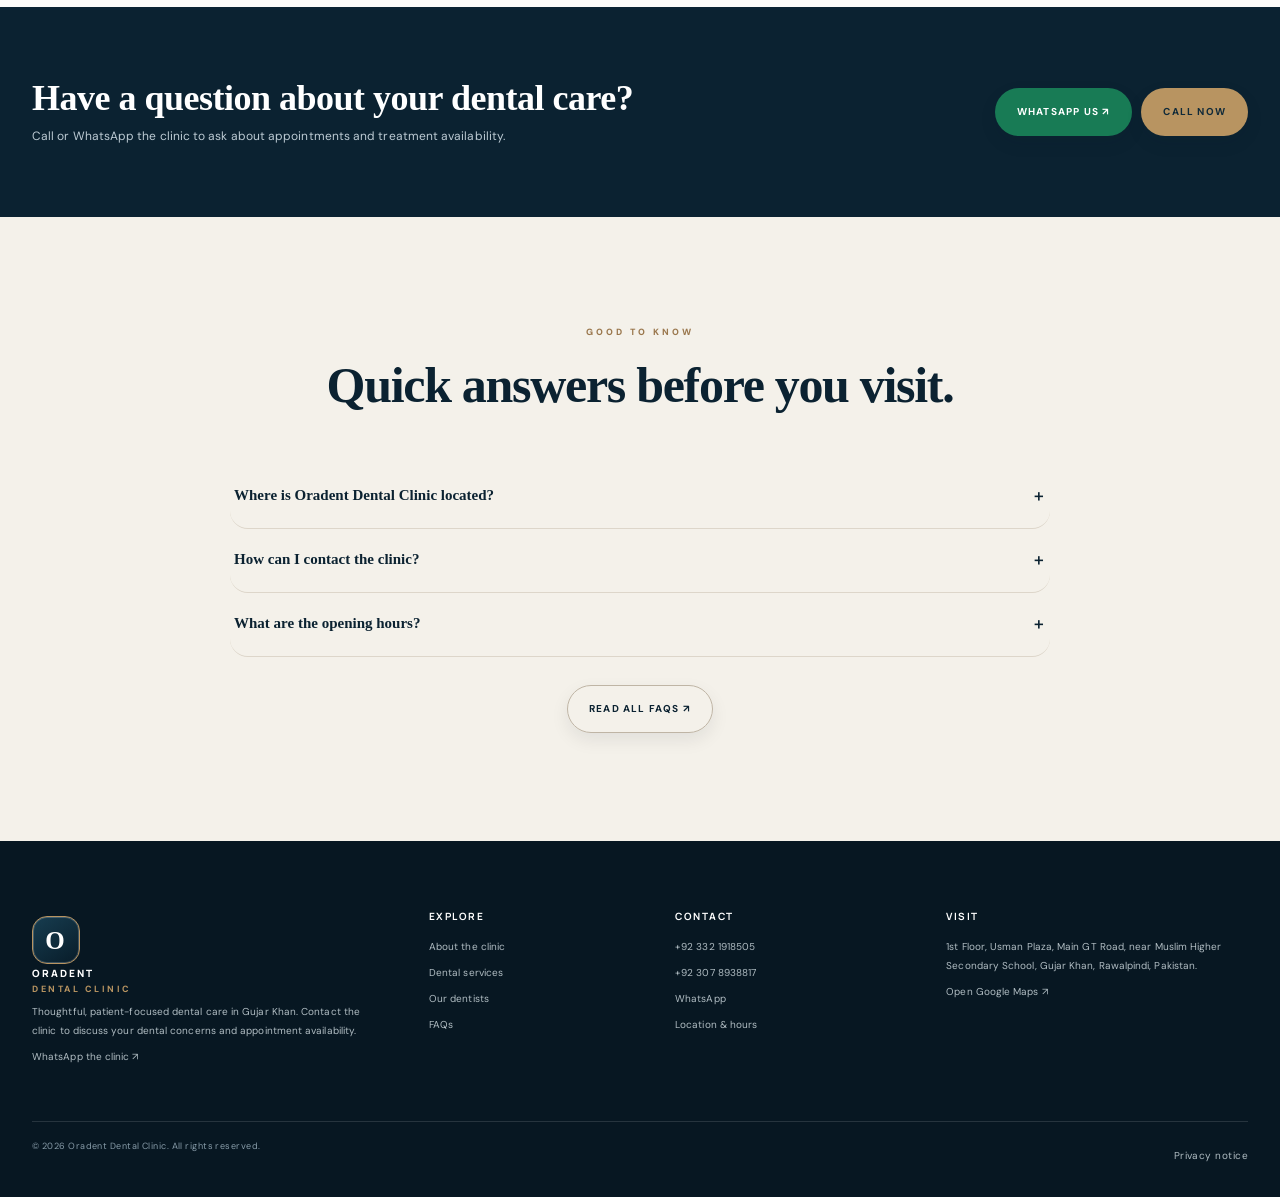
==== commit 8d11288e: "Update clinic opening hours from supplied schedule" ====
--- a/index.html
+++ b/index.html
@@ -10,4 +10,4 @@
 <article class="dentistCard"><div class="dentistAvatar">DS</div><div><h3>Dr Sikandar</h3><p>BDS (KMU) · RDS (Pak)</p><span class="credential">PMDC Reg. 941118-03-D</span></div></article>
 </div><div class="actions" style="justify-content:center"><a class="btn outline" href="/doctors.html">Meet Our Dentists ↗</a></div></div></section>
 <section class="ctaBand"><div class="wrap"><div><h2>Have a question about your dental care?</h2><p>Call or WhatsApp the clinic to ask about appointments and treatment availability.</p></div><div class="ctaButtons"><a class="btn whatsapp" href="https://wa.me/923321918505?text=Hello%20Oradent%20Dental%20Clinic%2C%20I%20would%20like%20to%20enquire." target="_blank" rel="noopener">WhatsApp Us ↗</a><a class="btn gold" href="tel:+923321918505">Call Now</a></div></div></section>
-<section class="section soft"><div class="wrap"><div class="sectionHead"><div class="eyebrow">Good to know</div><h2>Quick answers before you visit.</h2></div><div class="faqList"><div class="faqItem"><button class="faqQ">Where is Oradent Dental Clinic located? <span>＋</span></button><div class="faqA">1st Floor, Usman Plaza, Main GT Road, near Muslim Higher Secondary School, Gujar Khan, Rawalpindi, Pakistan.</div></div><div class="faqItem"><button class="faqQ">How can I contact the clinic? <span>＋</span></button><div class="faqA">Call +92 332 1918505 or +92 307 8938817, or send a WhatsApp message using the buttons on this website.</div></div><div class="faqItem"><button class="faqQ">What are the opening hours? <span>＋</span></button><div class="faqA">The hours provided for this website are Monday to Saturday, 9:00 AM to 6:30 PM. Please call to confirm the latest schedule. Sunday availability is not confirmed.</div></div></div><div class="actions" style="justify-content:center"><a class="btn outline" href="/faq.html">Read All FAQs ↗</a></div></div></section></main><footer class="footer"><div class="wrap"><div class="footerGrid"><div><a class="brand" href="/" style="color:white"><span class="brandmark">O</span><span>ORADENT<small>DENTAL CLINIC</small></span></a><p>Thoughtful, patient-focused dental care in Gujar Khan. Contact the clinic to discuss your dental concerns and appointment availability.</p><a href="https://wa.me/923321918505?text=Hello%20Oradent%20Dental%20Clinic%2C%20I%20would%20like%20to%20enquire." target="_blank" rel="noopener">WhatsApp the clinic ↗</a></div><div><h4>Explore</h4><a href="/about.html">About the clinic</a><a href="/services.html">Dental services</a><a href="/doctors.html">Our dentists</a><a href="/faq.html">FAQs</a></div><div><h4>Contact</h4><a href="tel:+923321918505">+92 332 1918505</a><a href="tel:+923078938817">+92 307 8938817</a><a href="https://wa.me/923321918505?text=Hello%20Oradent%20Dental%20Clinic%2C%20I%20would%20like%20to%20enquire." target="_blank" rel="noopener">WhatsApp</a><a href="/contact.html">Location & hours</a></div><div><h4>Visit</h4><p>1st Floor, Usman Plaza, Main GT Road, near Muslim Higher Secondary School, Gujar Khan, Rawalpindi, Pakistan.</p><a href="https://maps.app.goo.gl/mqdsxvssHX6BZxFB8" target="_blank" rel="noopener">Open Google Maps ↗</a></div></div><div class="footerBottom"><span>© <span data-year>2026</span> Oradent Dental Clinic. All rights reserved.</span><a href="/privacy.html">Privacy notice</a></div></div></footer><div class="floating"><a class="floatBtn floatWa" href="https://wa.me/923321918505?text=Hello%20Oradent%20Dental%20Clinic%2C%20I%20would%20like%20to%20enquire." target="_blank" rel="noopener" aria-label="WhatsApp Oradent">◉</a><a class="floatBtn floatCall" href="tel:+923321918505" aria-label="Call Oradent">☎</a></div><script src="/assets/site.js" defer></script></body></html>+<section class="section soft"><div class="wrap"><div class="sectionHead"><div class="eyebrow">Good to know</div><h2>Quick answers before you visit.</h2></div><div class="faqList"><div class="faqItem"><button class="faqQ">Where is Oradent Dental Clinic located? <span>＋</span></button><div class="faqA">1st Floor, Usman Plaza, Main GT Road, near Muslim Higher Secondary School, Gujar Khan, Rawalpindi, Pakistan.</div></div><div class="faqItem"><button class="faqQ">How can I contact the clinic? <span>＋</span></button><div class="faqA">Call +92 332 1918505 or +92 307 8938817, or send a WhatsApp message using the buttons on this website.</div></div><div class="faqItem"><button class="faqQ">What are the opening hours? <span>＋</span></button><div class="faqA">Monday: 9:00 AM – 6:30 PM<br>Tuesday: 9:00 AM – 6:30 PM<br>Wednesday: 9:00 AM – 6:30 PM<br>Thursday: 9:00 AM – 6:30 PM<br>Friday: 9:00 AM – 6:30 PM<br>Saturday: 9:00 AM – 6:30 PM<br>Sunday: Not listed.</div></div></div><div class="actions" style="justify-content:center"><a class="btn outline" href="/faq.html">Read All FAQs ↗</a></div></div></section></main><footer class="footer"><div class="wrap"><div class="footerGrid"><div><a class="brand" href="/" style="color:white"><span class="brandmark">O</span><span>ORADENT<small>DENTAL CLINIC</small></span></a><p>Thoughtful, patient-focused dental care in Gujar Khan. Contact the clinic to discuss your dental concerns and appointment availability.</p><a href="https://wa.me/923321918505?text=Hello%20Oradent%20Dental%20Clinic%2C%20I%20would%20like%20to%20enquire." target="_blank" rel="noopener">WhatsApp the clinic ↗</a></div><div><h4>Explore</h4><a href="/about.html">About the clinic</a><a href="/services.html">Dental services</a><a href="/doctors.html">Our dentists</a><a href="/faq.html">FAQs</a></div><div><h4>Contact</h4><a href="tel:+923321918505">+92 332 1918505</a><a href="tel:+923078938817">+92 307 8938817</a><a href="https://wa.me/923321918505?text=Hello%20Oradent%20Dental%20Clinic%2C%20I%20would%20like%20to%20enquire." target="_blank" rel="noopener">WhatsApp</a><a href="/contact.html">Location & hours</a></div><div><h4>Visit</h4><p>1st Floor, Usman Plaza, Main GT Road, near Muslim Higher Secondary School, Gujar Khan, Rawalpindi, Pakistan.</p><a href="https://maps.app.goo.gl/mqdsxvssHX6BZxFB8" target="_blank" rel="noopener">Open Google Maps ↗</a></div></div><div class="footerBottom"><span>© <span data-year>2026</span> Oradent Dental Clinic. All rights reserved.</span><a href="/privacy.html">Privacy notice</a></div></div></footer><div class="floating"><a class="floatBtn floatWa" href="https://wa.me/923321918505?text=Hello%20Oradent%20Dental%20Clinic%2C%20I%20would%20like%20to%20enquire." target="_blank" rel="noopener" aria-label="WhatsApp Oradent">◉</a><a class="floatBtn floatCall" href="tel:+923321918505" aria-label="Call Oradent">☎</a></div><script src="/assets/site.js" defer></script></body></html>
--- a/assets/style.css
+++ b/assets/style.css
@@ -118,3 +118,9 @@
 .heroVisual,.illustration,.building,.clinicArt,.map iframe,.gallery img,.galleryItem,.photoCard,.imageCard{border-radius:24px!important}
 .card,.dentistCard,.formBox,.faqItem,.detail,.serviceDetail,.contactCard,.infoCard,.featureCard,.reviewCard,.appointmentCard{border-radius:17px!important}
 }
+
+/* Accessibility refinements */
+.skipLink{position:fixed;z-index:9999;top:12px;left:12px;padding:12px 18px;border-radius:999px;background:#b89461;color:#0b2231;font-weight:700;transform:translateY(-160%);transition:transform .2s}
+.skipLink:focus{transform:translateY(0)}
+:focus-visible{outline:3px solid #b89461;outline-offset:4px}
+.menuBtn{border:1px solid #e5dfd4;border-radius:50%;width:42px;height:42px;background:#f4f0e8;color:#0b2231}
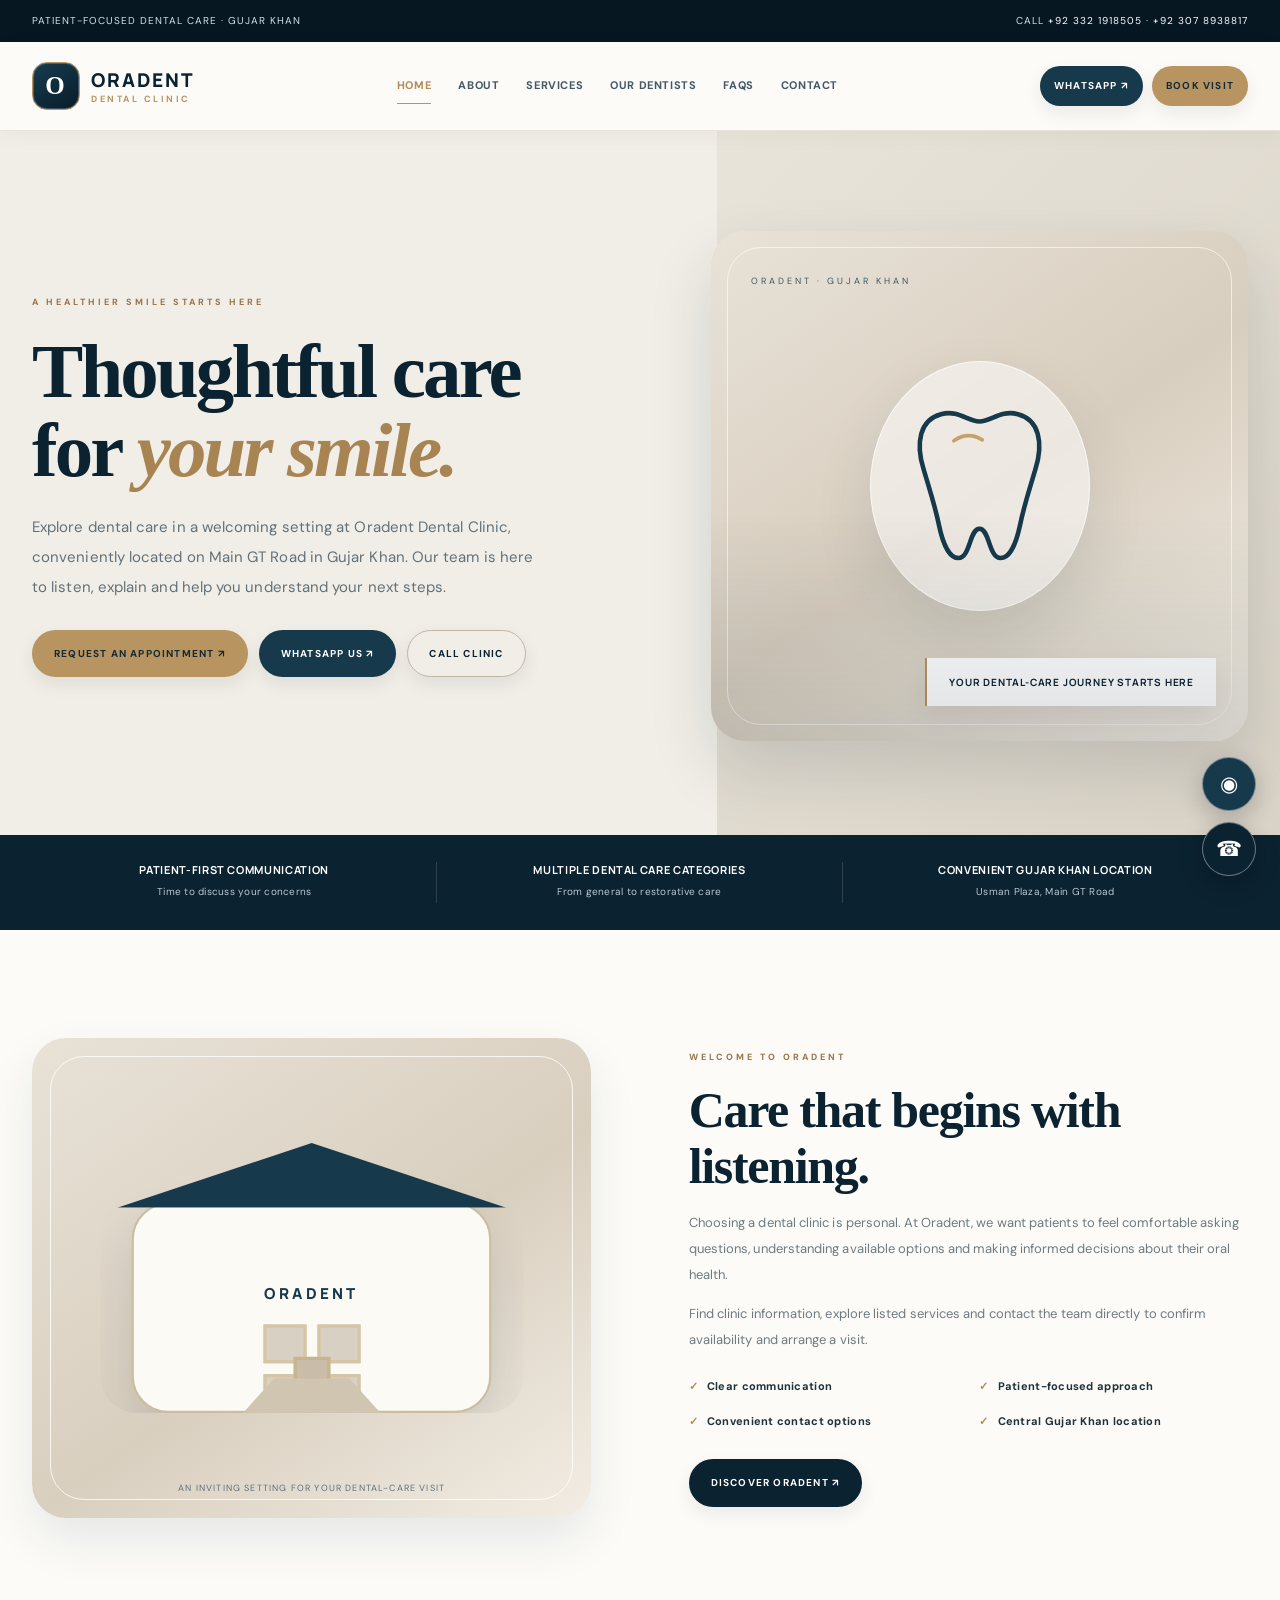
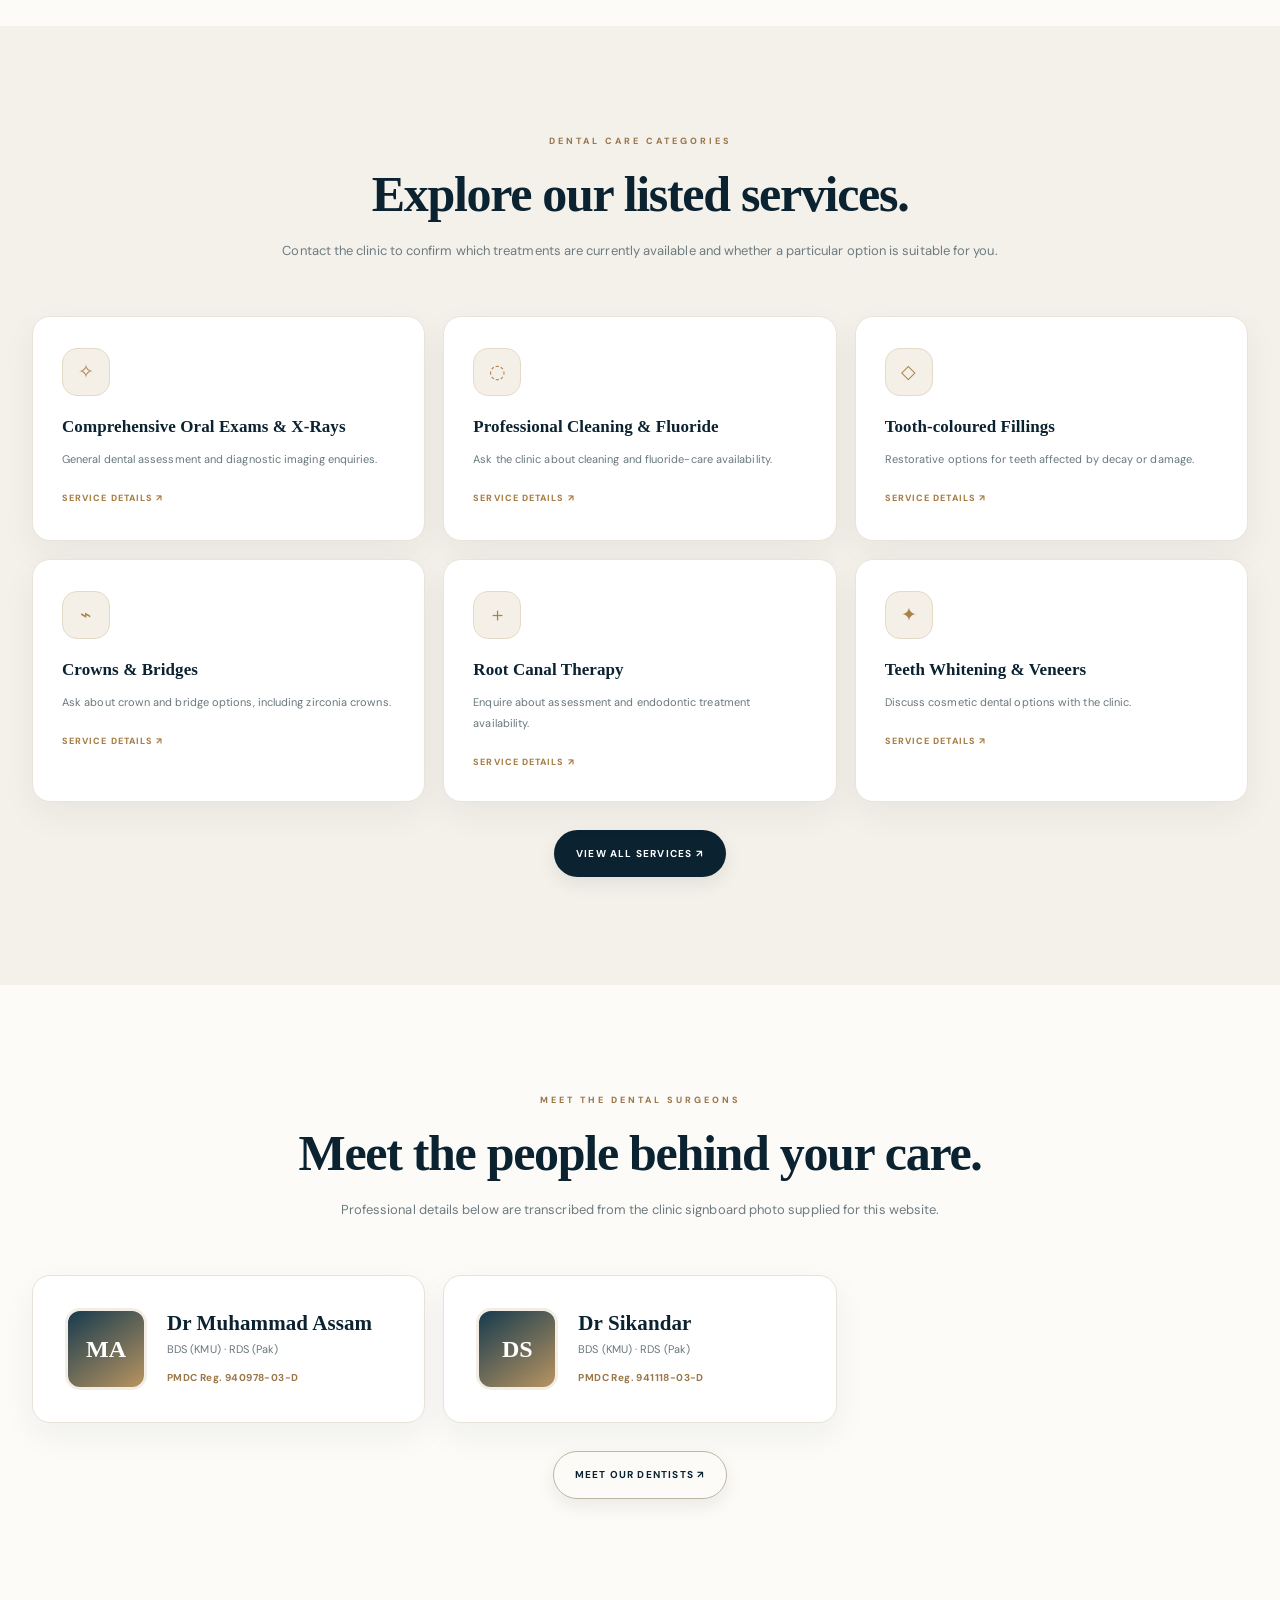
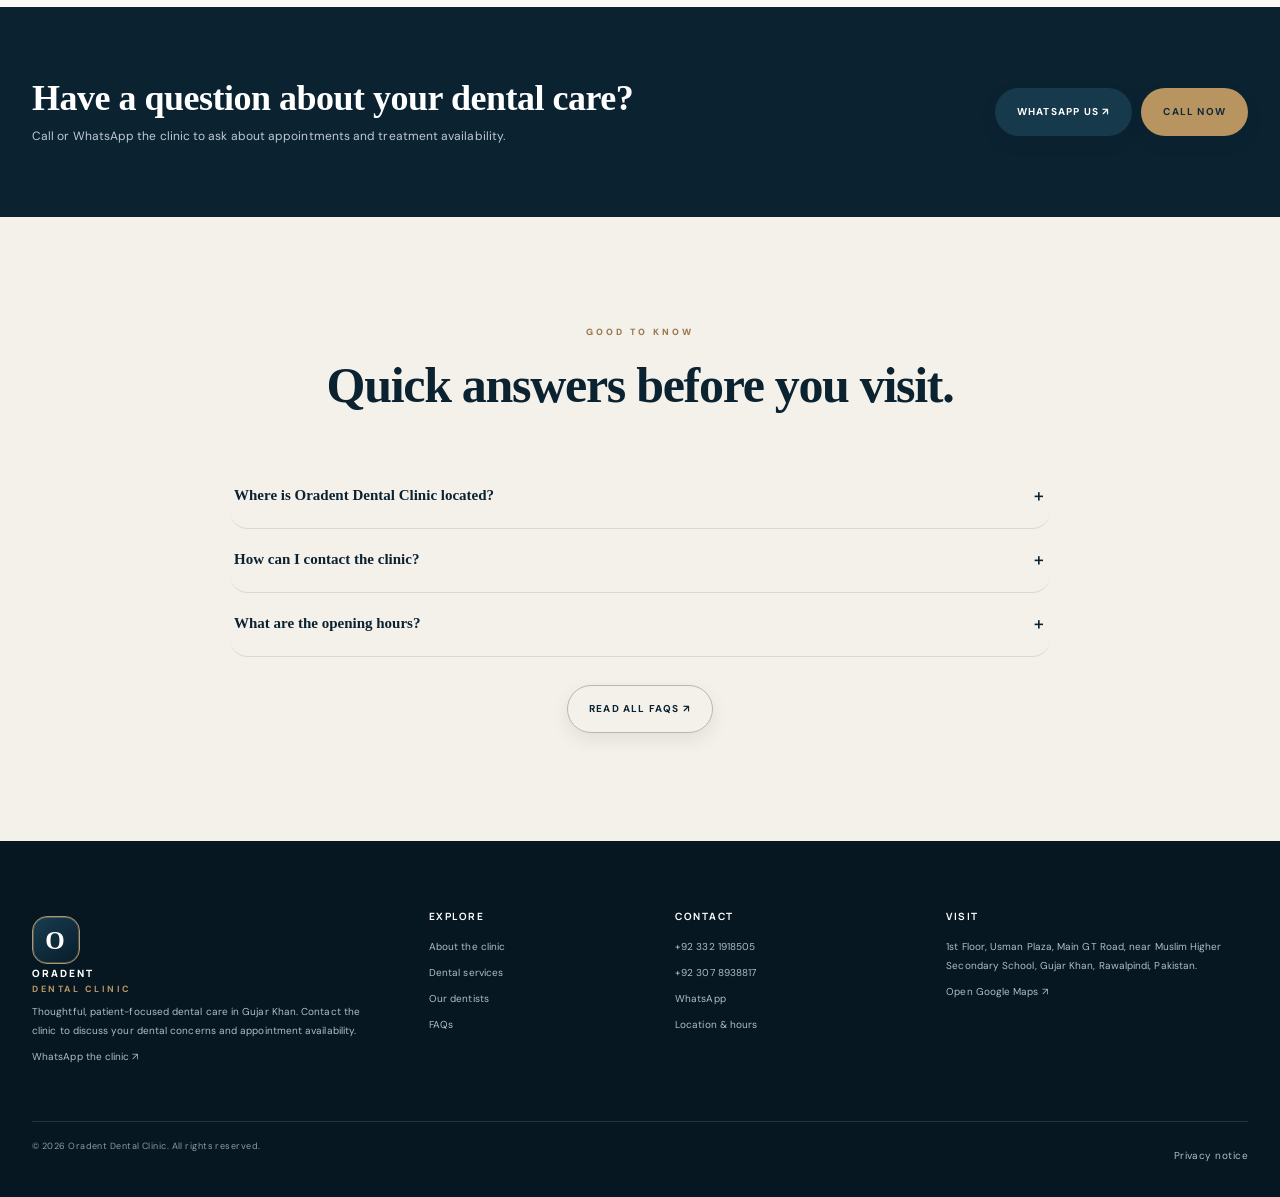
==== commit e9f58ca8: "Improve mobile navigation button markup" ====
--- a/index.html
+++ b/index.html
@@ -1,4 +1,4 @@
-<!doctype html><html lang="en"><head><meta charset="utf-8"><meta name="viewport" content="width=device-width,initial-scale=1"><title>Oradent Dental Clinic Gujar Khan | Patient-focused Dental Care</title><meta name="description" content="Explore dental services, meet the dentists and contact Oradent Dental Clinic in Gujar Khan."><meta name="theme-color" content="#102536"><link rel="canonical" href="https://oradent-clinic-site.vercel.app/"><meta property="og:type" content="website"><meta property="og:site_name" content="Oradent Dental Clinic"><meta property="og:title" content="Oradent Dental Clinic Gujar Khan | Patient-focused Dental Care"><meta property="og:description" content="Explore dental services, meet the dentists and contact Oradent Dental Clinic in Gujar Khan."><meta property="og:url" content="https://oradent-clinic-site.vercel.app/"><meta name="twitter:card" content="summary"><meta name="twitter:title" content="Oradent Dental Clinic Gujar Khan | Patient-focused Dental Care"><meta name="twitter:description" content="Explore dental services, meet the dentists and contact Oradent Dental Clinic in Gujar Khan."><link rel="icon" type="image/svg+xml" href="/favicon.svg"><link rel="stylesheet" href="/assets/style.css"><script type="application/ld+json">{"@context":"https://schema.org","@type":"Dentist","name":"Oradent Dental Clinic","telephone":"+923321918505","address":{"@type":"PostalAddress","streetAddress":"1st Floor, Usman Plaza, Main GT Road, near Muslim Higher Secondary School","addressLocality":"Gujar Khan","addressRegion":"Punjab","postalCode":"47850","addressCountry":"PK"},"url":"https://oradent-clinic-site.vercel.app/"}</script></head><body><a class="skipLink" href="#main-content">Skip to content</a><div class="topbar"><div class="wrap"><span>Patient-focused dental care · Gujar Khan</span><span>Call <a href="tel:+923321918505">+92 332 1918505</a> · <a href="tel:+923078938817">+92 307 8938817</a></span></div></div><header class="header"><div class="wrap nav"><a class="brand" href="/"><span class="brandmark">O</span><span>ORADENT<small>DENTAL CLINIC</small></span></a><button class="menuBtn" aria-label="Open navigation">☰</button><nav class="navlinks"><a class="active" href="/">Home</a><a class="" href="/about.html">About</a><a class="" href="/services.html">Services</a><a class="" href="/doctors.html">Our Dentists</a><a class="" href="/faq.html">FAQs</a><a class="" href="/contact.html">Contact</a></nav><div class="navactions"><a class="btn whatsapp small" href="https://wa.me/923321918505?text=Hello%20Oradent%20Dental%20Clinic%2C%20I%20would%20like%20to%20enquire." target="_blank" rel="noopener">WhatsApp ↗</a><a class="btn gold small" href="/appointment.html">Book Visit</a></div></div></header>
+<!doctype html><html lang="en"><head><meta charset="utf-8"><meta name="viewport" content="width=device-width,initial-scale=1"><title>Oradent Dental Clinic Gujar Khan | Patient-focused Dental Care</title><meta name="description" content="Explore dental services, meet the dentists and contact Oradent Dental Clinic in Gujar Khan."><meta name="theme-color" content="#102536"><link rel="canonical" href="https://oradent-clinic-site.vercel.app/"><meta property="og:type" content="website"><meta property="og:site_name" content="Oradent Dental Clinic"><meta property="og:title" content="Oradent Dental Clinic Gujar Khan | Patient-focused Dental Care"><meta property="og:description" content="Explore dental services, meet the dentists and contact Oradent Dental Clinic in Gujar Khan."><meta property="og:url" content="https://oradent-clinic-site.vercel.app/"><meta name="twitter:card" content="summary"><meta name="twitter:title" content="Oradent Dental Clinic Gujar Khan | Patient-focused Dental Care"><meta name="twitter:description" content="Explore dental services, meet the dentists and contact Oradent Dental Clinic in Gujar Khan."><link rel="icon" type="image/svg+xml" href="/favicon.svg"><link rel="stylesheet" href="/assets/style.css"><script type="application/ld+json">{"@context":"https://schema.org","@type":"Dentist","name":"Oradent Dental Clinic","telephone":"+923321918505","address":{"@type":"PostalAddress","streetAddress":"1st Floor, Usman Plaza, Main GT Road, near Muslim Higher Secondary School","addressLocality":"Gujar Khan","addressRegion":"Punjab","postalCode":"47850","addressCountry":"PK"},"url":"https://oradent-clinic-site.vercel.app/","openingHoursSpecification":[{"@type":"OpeningHoursSpecification","dayOfWeek":"https://schema.org/Monday","opens":"09:00","closes":"18:30"},{"@type":"OpeningHoursSpecification","dayOfWeek":"https://schema.org/Tuesday","opens":"09:00","closes":"18:30"},{"@type":"OpeningHoursSpecification","dayOfWeek":"https://schema.org/Wednesday","opens":"09:00","closes":"18:30"},{"@type":"OpeningHoursSpecification","dayOfWeek":"https://schema.org/Thursday","opens":"09:00","closes":"18:30"},{"@type":"OpeningHoursSpecification","dayOfWeek":"https://schema.org/Friday","opens":"09:00","closes":"18:30"},{"@type":"OpeningHoursSpecification","dayOfWeek":"https://schema.org/Saturday","opens":"09:00","closes":"18:30"}]}</script></head><body><a class="skipLink" href="#main-content">Skip to content</a><div class="topbar"><div class="wrap"><span>Patient-focused dental care · Gujar Khan</span><span>Call <a href="tel:+923321918505">+92 332 1918505</a> · <a href="tel:+923078938817">+92 307 8938817</a></span></div></div><header class="header"><div class="wrap nav"><a class="brand" href="/"><span class="brandmark">O</span><span>ORADENT<small>DENTAL CLINIC</small></span></a><button class="menuBtn" aria-label="Open navigation" aria-expanded="false"><span></span><span></span><span></span></button><nav class="navlinks"><a class="active" href="/">Home</a><a class="" href="/about.html">About</a><a class="" href="/services.html">Services</a><a class="" href="/doctors.html">Our Dentists</a><a class="" href="/faq.html">FAQs</a><a class="" href="/contact.html">Contact</a></nav><div class="navactions"><a class="btn whatsapp small" href="https://wa.me/923321918505?text=Hello%20Oradent%20Dental%20Clinic%2C%20I%20would%20like%20to%20enquire." target="_blank" rel="noopener">WhatsApp ↗</a><a class="btn gold small" href="/appointment.html">Book Visit</a></div></div></header>
 <main id="main-content"><section class="hero"><div class="wrap heroGrid"><div><div class="eyebrow">A healthier smile starts here</div><h1>Thoughtful care for <em>your smile.</em></h1><p class="lead">Explore dental care in a welcoming setting at Oradent Dental Clinic, conveniently located on Main GT Road in Gujar Khan. Our team is here to listen, explain and help you understand your next steps.</p><div class="actions"><a class="btn gold" href="/appointment.html">Request an Appointment ↗</a><a class="btn whatsapp" href="https://wa.me/923321918505?text=Hello%20Oradent%20Dental%20Clinic%2C%20I%20would%20like%20to%20enquire." target="_blank" rel="noopener">WhatsApp Us ↗</a><a class="btn outline" href="tel:+923321918505">Call Clinic</a></div></div><div class="heroVisual"><span class="visualKicker">Oradent · Gujar Khan</span><div class="tooth"><svg viewBox="0 0 180 200" aria-hidden="true"><path d="M48 22C25 28 20 53 29 82c7 24 12 38 17 62 4 19 11 35 21 35 13 0 12-32 23-32s10 32 23 32c10 0 17-16 21-35 5-24 10-38 17-62 9-29 4-54-19-60-19-5-29 8-42 8S67 17 48 22Z" fill="none" stroke="#17394c" stroke-width="5" stroke-linejoin="round"/><path d="M62 51c10-7 21-7 31-1" fill="none" stroke="#c6a16b" stroke-width="4" stroke-linecap="round"/></svg></div><div class="visualFoot">Your dental-care journey starts here</div></div></div></section>
 <div class="trustbar"><div class="wrap"><div class="trustitem"><b>Patient-first communication</b><span>Time to discuss your concerns</span></div><div class="trustitem"><b>Multiple dental care categories</b><span>From general to restorative care</span></div><div class="trustitem"><b>Convenient Gujar Khan location</b><span>Usman Plaza, Main GT Road</span></div></div></div>
 <section class="section"><div class="wrap split"><div class="illustration"><div class="clinicArt"><div class="roof"></div><div class="building"><span class="sign">ORADENT</span><div class="windows"><i></i><i></i><i></i><i></i></div><div class="door"></div></div><div class="path"></div></div><div class="artNote">An inviting setting for your dental-care visit</div></div><div class="content"><div class="eyebrow">Welcome to Oradent</div><h2>Care that begins with listening.</h2><p>Choosing a dental clinic is personal. At Oradent, we want patients to feel comfortable asking questions, understanding available options and making informed decisions about their oral health.</p><p>Find clinic information, explore listed services and contact the team directly to confirm availability and arrange a visit.</p><div class="checks"><span>Clear communication</span><span>Patient-focused approach</span><span>Convenient contact options</span><span>Central Gujar Khan location</span></div><div class="actions"><a class="btn" href="/about.html">Discover Oradent ↗</a></div></div></div></section>
--- a/assets/style.css
+++ b/assets/style.css
@@ -1,11 +1,11 @@
 @import url('https://fonts.googleapis.com/css2?family=DM+Sans:wght@400;500;600;700&family=Manrope:wght@500;600;700;800&display=swap');
-:root{--navy:#102536;--navy2:#193b4e;--gold:#c6a16b;--cream:#f6f3ed;--paper:#fffefa;--ink:#1d303d;--muted:#687984;--line:#e7e0d5;--green:#a8c7b2}*{box-sizing:border-box}html{scroll-behavior:smooth}body{margin:0;color:var(--ink);font:15px/1.75 "DM Sans",sans-serif;background:var(--paper)}a{color:inherit;text-decoration:none}img{max-width:100%;display:block}.wrap{width:min(1160px,calc(100% - 40px));margin:auto}.topbar{background:#0a1a26;color:#d5e0e5;font-size:11px;letter-spacing:.04em}.topbar .wrap{min-height:38px;display:flex;align-items:center;justify-content:space-between;gap:15px}.topbar a{color:#fff}.header{position:sticky;top:0;z-index:30;background:#fffefaed;backdrop-filter:blur(14px);border-bottom:1px solid #10253612}.nav{height:82px;display:flex;align-items:center;justify-content:space-between;gap:24px}.brand{display:flex;align-items:center;gap:11px;color:var(--navy);font:800 18px Manrope;letter-spacing:1.6px}.brand small{display:block;color:var(--gold);font:700 9px "DM Sans";letter-spacing:2.5px}.brandmark{width:44px;height:44px;border-radius:50%;display:grid;place-items:center;color:#fff;background:linear-gradient(145deg,#24485c,#0b1d2a);font-size:23px;box-shadow:inset 0 0 0 1px #ffffff35}.navlinks{display:flex;align-items:center;gap:23px;font-size:12px;font-weight:700;color:#425867}.navlinks a:hover,.navlinks a.active{color:#b48b55}.navactions{display:flex;gap:9px;align-items:center}.btn{display:inline-flex;justify-content:center;align-items:center;gap:8px;padding:13px 19px;border:1px solid transparent;border-radius:3px;background:var(--navy);color:white;font-size:12px;font-weight:700;letter-spacing:.035em;transition:.2s;cursor:pointer}.btn:hover{background:var(--navy2);transform:translateY(-2px)}.btn.gold{background:var(--gold);color:#182c39}.btn.outline{background:transparent;color:var(--navy);border-color:#cfc6b7}.btn.whatsapp{background:#197b55;color:white}.btn.whatsapp:hover{background:#126744}.btn.small{padding:10px 13px}.menuBtn{display:none;background:none;border:0;font-size:26px;color:var(--navy)}.hero{background:linear-gradient(115deg,#f8f6f1,#eee9df);overflow:hidden}.heroGrid{display:grid;grid-template-columns:1.05fr .95fr;gap:65px;align-items:center;padding:86px 0}.eyebrow{font-size:10px;font-weight:800;letter-spacing:2.5px;text-transform:uppercase;color:#ae854e}.hero h1{font:800 clamp(42px,5.7vw,70px)/1.06 Manrope;letter-spacing:-3px;color:var(--navy);margin:18px 0}.hero h1 em{font-style:normal;color:#b58a50}.lead{font-size:16px;line-height:1.9;color:#62737e;max-width:550px}.actions{display:flex;gap:11px;flex-wrap:wrap;margin-top:28px}.heroVisual{height:500px;border-radius:220px 220px 4px 4px;background:radial-gradient(circle at 50% 42%,#fffefa,#d9d5c9 76%);display:grid;place-items:center;position:relative;box-shadow:0 25px 65px #122d3d20}.heroVisual:before{content:"";position:absolute;inset:20px;border:1px solid #c6a16b75;border-radius:inherit}.tooth{width:190px;height:215px;border-radius:50%;display:grid;place-items:center;background:#ffffff85;box-shadow:0 25px 60px #1c34401c}.tooth svg{width:145px}.visualKicker{position:absolute;top:32px;left:30px;font-size:10px;letter-spacing:2px;text-transform:uppercase;color:#61717a}.visualFoot{position:absolute;bottom:26px;right:22px;background:white;padding:12px 17px;border-left:3px solid var(--gold);font:700 11px Manrope;color:var(--navy);box-shadow:0 10px 28px #0001}.trustbar{background:linear-gradient(100deg,#102536,#1a4054);color:white}.trustbar .wrap{display:grid;grid-template-columns:repeat(3,1fr);padding:24px 0}.trustitem{text-align:center;border-right:1px solid #ffffff25}.trustitem:last-child{border:0}.trustitem b{display:block;font:700 13px Manrope}.trustitem span{font-size:11px;color:#b8c8d1}.section{padding:92px 0}.section.soft{background:var(--cream)}.sectionHead{text-align:center;max-width:700px;margin:0 auto 42px}.sectionHead h2,.content h2{font:800 clamp(30px,4vw,44px)/1.16 Manrope;letter-spacing:-1.5px;color:var(--navy);margin:13px 0}.sectionHead p,.content p{color:var(--muted);font-size:14px}.split{display:grid;grid-template-columns:1fr 1fr;gap:65px;align-items:center}.illustration{min-height:390px;position:relative;display:grid;place-items:center;overflow:hidden;background:linear-gradient(145deg,#eee9df,#d9ded8);border-radius:4px 100px 4px 4px}.clinicArt{width:70%;height:250px;position:relative;display:flex;align-items:flex-end;justify-content:center}.building{width:85%;height:78%;background:#fbfaf5;border:2px solid #cbbd9f;box-shadow:0 22px 45px #1d33401c;display:flex;align-items:center;flex-direction:column}.roof{position:absolute;top:0;width:92%;height:24%;background:#17394c;clip-path:polygon(50% 0,100% 100%,0 100%)}.sign{margin-top:22%;font:800 14px Manrope;letter-spacing:3px;color:#17394c}.windows{display:grid;grid-template-columns:repeat(2,40px);gap:10px;margin-top:20px}.windows i{height:36px;background:#c8d7d4;border:3px solid #d6c5a4}.door{position:absolute;bottom:0;width:34px;height:52px;background:#b8c8c3;border:3px solid #c7b590}.path{position:absolute;bottom:-10%;width:44%;height:23%;background:#d0c5b1;clip-path:polygon(30% 0,70% 0,100% 100%,0 100%)}.artNote{position:absolute;bottom:22px;left:20px;right:20px;text-align:center;font-size:11px;color:#5f707a}.checks{display:grid;grid-template-columns:1fr 1fr;gap:12px;margin-top:24px}.checks span{font-size:12px;font-weight:700}.checks span:before{content:"✓";color:#b58a50;margin-right:9px}.cards{display:grid;grid-template-columns:repeat(3,1fr);gap:16px}.card{padding:25px;background:white;border:1px solid var(--line);box-shadow:0 6px 22px #142b3907;transition:.2s}.card:hover{transform:translateY(-4px);box-shadow:0 18px 38px #102a4312;border-color:#d5c4a8}.cardIcon{width:44px;height:44px;background:#f1eee6;color:#aa814d;display:grid;place-items:center;font-size:20px;border-radius:50%}.card h3{font:700 16px Manrope;color:var(--navy);margin:17px 0 8px}.card p{font-size:12px;color:var(--muted);line-height:1.8;margin:0 0 13px}.more{font-size:11px;color:#a77c43;font-weight:800}.dentistCard{background:white;border:1px solid var(--line);padding:28px;display:flex;gap:20px;align-items:flex-start}.dentistAvatar{width:76px;height:76px;flex:none;border-radius:50%;background:linear-gradient(145deg,#17394c,#d1b27f);display:grid;place-items:center;color:white;font:800 24px Manrope}.dentistCard h3{font:700 18px Manrope;color:var(--navy);margin:3px 0 4px}.dentistCard p{font-size:12px;color:var(--muted);margin:4px 0}.credential{font-size:11px;font-weight:700;color:#9b7647}.ctaBand{background:linear-gradient(110deg,#0e2231,#1b4054);color:white;padding:58px 0}.ctaBand .wrap{display:flex;align-items:center;justify-content:space-between;gap:25px}.ctaBand h2{font:800 30px Manrope;margin:0 0 7px;color:white}.ctaBand p{font-size:13px;color:#bdcbd4;margin:0}.ctaButtons{display:flex;gap:9px;flex-wrap:wrap}.faqList{max-width:820px;margin:auto}.faqItem{border:1px solid var(--line);background:white;margin-bottom:10px}.faqQ{width:100%;padding:18px 20px;border:0;background:none;text-align:left;display:flex;justify-content:space-between;gap:12px;color:var(--navy);font:700 13px Manrope;cursor:pointer}.faqA{display:none;padding:0 20px 18px;color:var(--muted);font-size:13px}.faqItem.open .faqA{display:block}.contactGrid{display:grid;grid-template-columns:.9fr 1.1fr;gap:55px}.detail{padding:14px 0 14px 16px;border-left:2px solid var(--gold);font-size:13px;color:var(--muted);margin:15px 0}.detail b{display:block;color:var(--navy);font:700 12px Manrope}.map iframe{width:100%;height:390px;border:0;border-radius:4px;box-shadow:0 20px 55px #102a4312}.pageHero{padding:66px 0;background:linear-gradient(110deg,#f6f3ed,#eae5db)}.pageHero h1{font:800 clamp(36px,5vw,56px)/1.1 Manrope;color:var(--navy);letter-spacing:-2px;margin:12px 0}.pageHero p{max-width:680px;color:var(--muted);font-size:14px}.breadcrumbs{font-size:11px;color:#7b898f;margin-bottom:15px}.breadcrumbs a{color:#a17b4b}.serviceDetail{display:grid;grid-template-columns:1fr 1fr;gap:25px;align-items:start;padding:27px 0;border-bottom:1px solid var(--line)}.serviceDetail h3{font:700 19px Manrope;color:var(--navy);margin:0 0 8px}.serviceDetail p{font-size:13px;color:var(--muted);margin:0}.serviceDetail .tag{display:inline-block;font-size:10px;color:#9d7748;letter-spacing:1px;text-transform:uppercase;font-weight:800;margin-bottom:7px}.formBox{max-width:760px;background:white;border:1px solid var(--line);padding:30px;box-shadow:0 14px 45px #122b3a0a}.formGrid{display:grid;grid-template-columns:1fr 1fr;gap:16px}.field label{display:block;font-size:11px;font-weight:700;color:var(--navy);margin-bottom:6px}.field input,.field select,.field textarea{width:100%;border:1px solid #dcd6cb;background:#fffefa;padding:13px;font:13px "DM Sans";color:var(--ink);border-radius:2px}.field textarea{min-height:110px;resize:vertical}.field.full{grid-column:1/-1}.formNote{font-size:11px;color:var(--muted)}.footer{background:#091a26;color:#d7e0e5;padding:54px 0 20px}.footerGrid{display:grid;grid-template-columns:1.4fr 1fr 1fr 1fr;gap:35px;padding-bottom:35px}.footer h4{font:700 12px Manrope;color:white;margin:0 0 14px}.footer p,.footer a{display:block;font-size:11px;color:#aebdc6;margin:7px 0}.footer a:hover{color:var(--gold)}.footerBottom{border-top:1px solid #ffffff20;padding-top:17px;display:flex;justify-content:space-between;gap:15px;font-size:10px;color:#879ba8}.floating{position:fixed;right:17px;bottom:18px;z-index:25;display:flex;flex-direction:column;gap:9px}.floatBtn{width:52px;height:52px;border-radius:50%;display:grid;place-items:center;color:white;box-shadow:0 8px 25px #0003;font-size:21px}.floatCall{background:var(--navy)}.floatWa{background:#168653}.legal{max-width:850px}.legal h2{font:700 21px Manrope;color:var(--navy);margin-top:30px}.legal p,.legal li{font-size:13px;color:var(--muted)}:focus-visible{outline:3px solid var(--gold);outline-offset:3px}
+:root{--navy:#102536;--navy2:#193b4e;--gold:#c6a16b;--cream:#f6f3ed;--paper:#fffefa;--ink:#1d303d;--muted:#687984;--line:#e7e0d5;--green:#c8b99f}*{box-sizing:border-box}html{scroll-behavior:smooth}body{margin:0;color:var(--ink);font:15px/1.75 "DM Sans",sans-serif;background:var(--paper)}a{color:inherit;text-decoration:none}img{max-width:100%;display:block}.wrap{width:min(1160px,calc(100% - 40px));margin:auto}.topbar{background:#0a1a26;color:#d5e0e5;font-size:11px;letter-spacing:.04em}.topbar .wrap{min-height:38px;display:flex;align-items:center;justify-content:space-between;gap:15px}.topbar a{color:#fff}.header{position:sticky;top:0;z-index:30;background:#fffefaed;backdrop-filter:blur(14px);border-bottom:1px solid #10253612}.nav{height:82px;display:flex;align-items:center;justify-content:space-between;gap:24px}.brand{display:flex;align-items:center;gap:11px;color:var(--navy);font:800 18px Manrope;letter-spacing:1.6px}.brand small{display:block;color:var(--gold);font:700 9px "DM Sans";letter-spacing:2.5px}.brandmark{width:44px;height:44px;border-radius:50%;display:grid;place-items:center;color:#fff;background:linear-gradient(145deg,#24485c,#0b1d2a);font-size:23px;box-shadow:inset 0 0 0 1px #ffffff35}.navlinks{display:flex;align-items:center;gap:23px;font-size:12px;font-weight:700;color:#425867}.navlinks a:hover,.navlinks a.active{color:#b48b55}.navactions{display:flex;gap:9px;align-items:center}.btn{display:inline-flex;justify-content:center;align-items:center;gap:8px;padding:13px 19px;border:1px solid transparent;border-radius:3px;background:var(--navy);color:white;font-size:12px;font-weight:700;letter-spacing:.035em;transition:.2s;cursor:pointer}.btn:hover{background:var(--navy2);transform:translateY(-2px)}.btn.gold{background:var(--gold);color:#182c39}.btn.outline{background:transparent;color:var(--navy);border-color:#cfc6b7}.btn.whatsapp{background:#17394c;color:white}.btn.whatsapp:hover{background:#0b2231}.btn.small{padding:10px 13px}.menuBtn{display:none;background:none;border:0;font-size:26px;color:var(--navy)}.hero{background:linear-gradient(115deg,#f8f6f1,#eee9df);overflow:hidden}.heroGrid{display:grid;grid-template-columns:1.05fr .95fr;gap:65px;align-items:center;padding:86px 0}.eyebrow{font-size:10px;font-weight:800;letter-spacing:2.5px;text-transform:uppercase;color:#ae854e}.hero h1{font:800 clamp(42px,5.7vw,70px)/1.06 Manrope;letter-spacing:-3px;color:var(--navy);margin:18px 0}.hero h1 em{font-style:normal;color:#b58a50}.lead{font-size:16px;line-height:1.9;color:#62737e;max-width:550px}.actions{display:flex;gap:11px;flex-wrap:wrap;margin-top:28px}.heroVisual{height:500px;border-radius:220px 220px 4px 4px;background:radial-gradient(circle at 50% 42%,#fffefa,#d9d5c9 76%);display:grid;place-items:center;position:relative;box-shadow:0 25px 65px #122d3d20}.heroVisual:before{content:"";position:absolute;inset:20px;border:1px solid #c6a16b75;border-radius:inherit}.tooth{width:190px;height:215px;border-radius:50%;display:grid;place-items:center;background:#ffffff85;box-shadow:0 25px 60px #1c34401c}.tooth svg{width:145px}.visualKicker{position:absolute;top:32px;left:30px;font-size:10px;letter-spacing:2px;text-transform:uppercase;color:#61717a}.visualFoot{position:absolute;bottom:26px;right:22px;background:white;padding:12px 17px;border-left:3px solid var(--gold);font:700 11px Manrope;color:var(--navy);box-shadow:0 10px 28px #0001}.trustbar{background:linear-gradient(100deg,#102536,#1a4054);color:white}.trustbar .wrap{display:grid;grid-template-columns:repeat(3,1fr);padding:24px 0}.trustitem{text-align:center;border-right:1px solid #ffffff25}.trustitem:last-child{border:0}.trustitem b{display:block;font:700 13px Manrope}.trustitem span{font-size:11px;color:#b8c8d1}.section{padding:92px 0}.section.soft{background:var(--cream)}.sectionHead{text-align:center;max-width:700px;margin:0 auto 42px}.sectionHead h2,.content h2{font:800 clamp(30px,4vw,44px)/1.16 Manrope;letter-spacing:-1.5px;color:var(--navy);margin:13px 0}.sectionHead p,.content p{color:var(--muted);font-size:14px}.split{display:grid;grid-template-columns:1fr 1fr;gap:65px;align-items:center}.illustration{min-height:390px;position:relative;display:grid;place-items:center;overflow:hidden;background:linear-gradient(145deg,#eee9df,#ded8cd);border-radius:4px 100px 4px 4px}.clinicArt{width:70%;height:250px;position:relative;display:flex;align-items:flex-end;justify-content:center}.building{width:85%;height:78%;background:#fbfaf5;border:2px solid #cbbd9f;box-shadow:0 22px 45px #1d33401c;display:flex;align-items:center;flex-direction:column}.roof{position:absolute;top:0;width:92%;height:24%;background:#17394c;clip-path:polygon(50% 0,100% 100%,0 100%)}.sign{margin-top:22%;font:800 14px Manrope;letter-spacing:3px;color:#17394c}.windows{display:grid;grid-template-columns:repeat(2,40px);gap:10px;margin-top:20px}.windows i{height:36px;background:#d7d0c3;border:3px solid #d6c5a4}.door{position:absolute;bottom:0;width:34px;height:52px;background:#b8c8c3;border:3px solid #c7b590}.path{position:absolute;bottom:-10%;width:44%;height:23%;background:#d0c5b1;clip-path:polygon(30% 0,70% 0,100% 100%,0 100%)}.artNote{position:absolute;bottom:22px;left:20px;right:20px;text-align:center;font-size:11px;color:#5f707a}.checks{display:grid;grid-template-columns:1fr 1fr;gap:12px;margin-top:24px}.checks span{font-size:12px;font-weight:700}.checks span:before{content:"✓";color:#b58a50;margin-right:9px}.cards{display:grid;grid-template-columns:repeat(3,1fr);gap:16px}.card{padding:25px;background:white;border:1px solid var(--line);box-shadow:0 6px 22px #142b3907;transition:.2s}.card:hover{transform:translateY(-4px);box-shadow:0 18px 38px #102a4312;border-color:#d5c4a8}.cardIcon{width:44px;height:44px;background:#f1eee6;color:#aa814d;display:grid;place-items:center;font-size:20px;border-radius:50%}.card h3{font:700 16px Manrope;color:var(--navy);margin:17px 0 8px}.card p{font-size:12px;color:var(--muted);line-height:1.8;margin:0 0 13px}.more{font-size:11px;color:#a77c43;font-weight:800}.dentistCard{background:white;border:1px solid var(--line);padding:28px;display:flex;gap:20px;align-items:flex-start}.dentistAvatar{width:76px;height:76px;flex:none;border-radius:50%;background:linear-gradient(145deg,#17394c,#d1b27f);display:grid;place-items:center;color:white;font:800 24px Manrope}.dentistCard h3{font:700 18px Manrope;color:var(--navy);margin:3px 0 4px}.dentistCard p{font-size:12px;color:var(--muted);margin:4px 0}.credential{font-size:11px;font-weight:700;color:#9b7647}.ctaBand{background:linear-gradient(110deg,#0e2231,#1b4054);color:white;padding:58px 0}.ctaBand .wrap{display:flex;align-items:center;justify-content:space-between;gap:25px}.ctaBand h2{font:800 30px Manrope;margin:0 0 7px;color:white}.ctaBand p{font-size:13px;color:#bdcbd4;margin:0}.ctaButtons{display:flex;gap:9px;flex-wrap:wrap}.faqList{max-width:820px;margin:auto}.faqItem{border:1px solid var(--line);background:white;margin-bottom:10px}.faqQ{width:100%;padding:18px 20px;border:0;background:none;text-align:left;display:flex;justify-content:space-between;gap:12px;color:var(--navy);font:700 13px Manrope;cursor:pointer}.faqA{display:none;padding:0 20px 18px;color:var(--muted);font-size:13px}.faqItem.open .faqA{display:block}.contactGrid{display:grid;grid-template-columns:.9fr 1.1fr;gap:55px}.detail{padding:14px 0 14px 16px;border-left:2px solid var(--gold);font-size:13px;color:var(--muted);margin:15px 0}.detail b{display:block;color:var(--navy);font:700 12px Manrope}.map iframe{width:100%;height:390px;border:0;border-radius:4px;box-shadow:0 20px 55px #102a4312}.pageHero{padding:66px 0;background:linear-gradient(110deg,#f6f3ed,#eae5db)}.pageHero h1{font:800 clamp(36px,5vw,56px)/1.1 Manrope;color:var(--navy);letter-spacing:-2px;margin:12px 0}.pageHero p{max-width:680px;color:var(--muted);font-size:14px}.breadcrumbs{font-size:11px;color:#7b898f;margin-bottom:15px}.breadcrumbs a{color:#a17b4b}.serviceDetail{display:grid;grid-template-columns:1fr 1fr;gap:25px;align-items:start;padding:27px 0;border-bottom:1px solid var(--line)}.serviceDetail h3{font:700 19px Manrope;color:var(--navy);margin:0 0 8px}.serviceDetail p{font-size:13px;color:var(--muted);margin:0}.serviceDetail .tag{display:inline-block;font-size:10px;color:#9d7748;letter-spacing:1px;text-transform:uppercase;font-weight:800;margin-bottom:7px}.formBox{max-width:760px;background:white;border:1px solid var(--line);padding:30px;box-shadow:0 14px 45px #122b3a0a}.formGrid{display:grid;grid-template-columns:1fr 1fr;gap:16px}.field label{display:block;font-size:11px;font-weight:700;color:var(--navy);margin-bottom:6px}.field input,.field select,.field textarea{width:100%;border:1px solid #dcd6cb;background:#fffefa;padding:13px;font:13px "DM Sans";color:var(--ink);border-radius:2px}.field textarea{min-height:110px;resize:vertical}.field.full{grid-column:1/-1}.formNote{font-size:11px;color:var(--muted)}.footer{background:#091a26;color:#d7e0e5;padding:54px 0 20px}.footerGrid{display:grid;grid-template-columns:1.4fr 1fr 1fr 1fr;gap:35px;padding-bottom:35px}.footer h4{font:700 12px Manrope;color:white;margin:0 0 14px}.footer p,.footer a{display:block;font-size:11px;color:#aebdc6;margin:7px 0}.footer a:hover{color:var(--gold)}.footerBottom{border-top:1px solid #ffffff20;padding-top:17px;display:flex;justify-content:space-between;gap:15px;font-size:10px;color:#879ba8}.floating{position:fixed;right:17px;bottom:18px;z-index:25;display:flex;flex-direction:column;gap:9px}.floatBtn{width:52px;height:52px;border-radius:50%;display:grid;place-items:center;color:white;box-shadow:0 8px 25px #0003;font-size:21px}.floatCall{background:var(--navy)}.floatWa{background:#17394c}.legal{max-width:850px}.legal h2{font:700 21px Manrope;color:var(--navy);margin-top:30px}.legal p,.legal li{font-size:13px;color:var(--muted)}:focus-visible{outline:3px solid var(--gold);outline-offset:3px}
 @media(max-width:980px){.navlinks{gap:13px}.navactions .btn{padding:11px 12px}.heroGrid{gap:35px}.cards{grid-template-columns:repeat(2,1fr)}.footerGrid{grid-template-columns:1.2fr 1fr 1fr}}
 @media(max-width:720px){.wrap{width:calc(100% - 32px)}.topbar .wrap{padding:8px 0;flex-wrap:wrap}.nav{height:70px}.menuBtn{display:block}.navlinks{display:none;position:absolute;top:70px;left:0;right:0;padding:20px 25px;background:#fffefa;box-shadow:0 15px 25px #10253618;flex-direction:column;align-items:flex-start}.navlinks.show{display:flex}.navactions .btn{display:none}.heroGrid,.split,.contactGrid{grid-template-columns:1fr}.heroGrid{padding:55px 0 40px}.heroVisual{height:360px;max-width:430px;width:100%;margin:auto;border-radius:170px 170px 4px 4px}.trustbar .wrap{grid-template-columns:1fr;gap:13px;padding:20px 0}.trustitem{text-align:left;border:0;border-bottom:1px solid #ffffff25;padding-bottom:11px}.trustitem:last-child{border:0}.section{padding:68px 0}.illustration{min-height:310px}.ctaBand .wrap{align-items:flex-start;flex-direction:column}.ctaBand h2{font-size:26px}.footerGrid{grid-template-columns:1fr 1fr;gap:25px}.footerGrid>div:first-child{grid-column:1/-1}.formGrid{grid-template-columns:1fr}.field.full{grid-column:auto}.formBox{padding:21px}.serviceDetail{grid-template-columns:1fr;gap:8px}.map iframe{height:320px}}
 @media(max-width:420px){.cards,.checks{grid-template-columns:1fr}.actions .btn,.ctaButtons .btn{width:100%}.dentistCard{padding:20px;gap:14px}.dentistAvatar{width:58px;height:58px}}
 
 /* ORADENT PREMIUM VISUAL REFINEMENT */
-:root{--navy:#0b2231;--navy2:#153b4e;--gold:#b89461;--cream:#f4f0e8;--paper:#fcfbf8;--ink:#20313a;--muted:#68777d;--line:#e5dfd4;--green:#a8c7b2}
+:root{--navy:#0b2231;--navy2:#153b4e;--gold:#b89461;--cream:#f4f0e8;--paper:#fcfbf8;--ink:#20313a;--muted:#68777d;--line:#e5dfd4;--green:#c8b99f}
 body{background:#fcfbf8;color:#20313a;font-size:15px;letter-spacing:.005em}
 .wrap{width:min(1240px,calc(100% - 64px))}
 .topbar{background:#071722;font-size:10px;letter-spacing:.1em;text-transform:uppercase}
@@ -20,16 +20,16 @@
 .navlinks a:hover:after,.navlinks a.active:after{width:100%}
 .btn{padding:14px 21px;border-radius:2px;font-size:10px;letter-spacing:.12em;text-transform:uppercase;box-shadow:0 7px 18px rgba(8,28,41,.08)}
 .btn.gold{background:#b89461;color:#102a39}
-.btn.whatsapp{background:#187b55}
+.btn.whatsapp{background:#17394c}
 .btn.outline{border-color:#bfb5a5}
 .hero{position:relative;background:#f1eee7}
-.hero:before{content:"";position:absolute;inset:0 0 0 56%;background:linear-gradient(135deg,#e8e4da,#d8ded8)}
+.hero:before{content:"";position:absolute;inset:0 0 0 56%;background:linear-gradient(135deg,#e8e4da,#d9d2c6)}
 .heroGrid{position:relative;grid-template-columns:1.04fr .96fr;gap:8%;padding:100px 0 94px;min-height:630px}
 .hero h1{font:600 clamp(48px,6vw,78px)/1.02 Georgia,serif;letter-spacing:-2.8px;margin:23px 0 22px;max-width:650px}
 .hero h1 em{color:#a98453;font-style:italic}
 .eyebrow{font-size:9px;letter-spacing:3px;color:#9a774d}
 .lead{font-size:15px;line-height:2;max-width:520px;color:#61717a}
-.heroVisual{height:510px;border-radius:2px 150px 2px 2px;background:linear-gradient(145deg,#dfe5df,#c8d3cd 52%,#eee9df);box-shadow:0 28px 65px rgba(12,34,47,.14);overflow:hidden}
+.heroVisual{height:510px;border-radius:2px 150px 2px 2px;background:linear-gradient(145deg,#e6e0d5,#d4cbbd 52%,#eee9df);box-shadow:0 28px 65px rgba(12,34,47,.14);overflow:hidden}
 .heroVisual:before{inset:16px;border-radius:2px 140px 2px 2px;border-color:#fff9}
 .heroVisual:after{content:"";position:absolute;inset:0;background:linear-gradient(180deg,transparent 55%,rgba(9,29,42,.13))}
 .tooth{width:220px;height:250px;background:rgba(255,255,255,.52);border:1px solid rgba(255,255,255,.65);backdrop-filter:blur(4px)}
@@ -46,7 +46,7 @@
 .sectionHead h2,.content h2{font:600 clamp(34px,4vw,50px)/1.12 Georgia,serif;letter-spacing:-1.3px;margin:16px 0}
 .sectionHead p,.content p{font-size:13px;line-height:2;color:#6d7b80}
 .split{gap:8%;grid-template-columns:1fr 1fr}
-.illustration{min-height:480px;border-radius:2px 125px 2px 2px;background:linear-gradient(145deg,#e1e6e0,#c9d5ce 55%,#f2ede4);box-shadow:0 22px 50px rgba(16,40,52,.09)}
+.illustration{min-height:480px;border-radius:2px 125px 2px 2px;background:linear-gradient(145deg,#e8e1d5,#d9d1c4 55%,#f2ede4);box-shadow:0 22px 50px rgba(16,40,52,.09)}
 .illustration:before{content:"";position:absolute;inset:18px;border:1px solid rgba(255,255,255,.8);border-radius:2px 110px 2px 2px}
 .clinicArt{transform:scale(1.08)}
 .building{box-shadow:0 25px 50px rgba(12,34,47,.12)}
@@ -95,7 +95,7 @@
 .footerBottom{font-size:9px;letter-spacing:.05em}
 .floating{right:24px;bottom:24px;gap:11px}
 .floatBtn{width:54px;height:54px;border:1px solid rgba(255,255,255,.4);box-shadow:0 8px 25px rgba(0,0,0,.22)}
-.floatWa{background:#168653}.floatCall{background:#0b2231}
+.floatWa{background:#17394c}.floatCall{background:#0b2231}
 @media(max-width:980px){.wrap{width:calc(100% - 44px)}.heroGrid{gap:35px}.navlinks{gap:14px}.hero h1{font-size:clamp(44px,6vw,62px)}.footerGrid{grid-template-columns:1fr 1fr}}
 @media(max-width:720px){.wrap{width:calc(100% - 34px)}.topbar{font-size:9px}.nav{height:72px}.navlinks{top:72px}.hero:before{inset:54% 0 0}.heroGrid{padding:58px 0 45px;gap:36px;min-height:auto}.hero h1{font-size:48px;letter-spacing:-1.8px}.heroVisual{height:350px;max-width:470px;border-radius:2px 110px 2px 2px}.section{padding:72px 0}.sectionHead{margin-bottom:35px}.sectionHead h2,.content h2{font-size:37px}.illustration{min-height:340px;border-radius:2px 90px 2px 2px}.cards{grid-template-columns:1fr 1fr;gap:12px}.card{padding:22px 18px;min-height:210px}.card h3{font-size:16px}.dentistCard{padding:20px}.ctaBand{padding:48px 0}.ctaBand h2{font-size:29px}.pageHero{padding:64px 0}.pageHero h1{font-size:44px}.serviceDetail{grid-template-columns:1fr;gap:9px;padding:25px 0}.contactGrid{gap:35px}.map iframe{height:330px}.formBox{padding:22px}.footerGrid{grid-template-columns:1fr 1fr;gap:25px}.footerGrid>div:first-child{grid-column:1/-1}.floating{right:14px;bottom:14px}.floatBtn{width:48px;height:48px}}
 @media(max-width:420px){.cards{grid-template-columns:1fr}.hero h1{font-size:43px}.heroVisual{height:310px}.checks{grid-template-columns:1fr}.ctaButtons .btn{width:100%}}
@@ -124,3 +124,13 @@
 .skipLink:focus{transform:translateY(0)}
 :focus-visible{outline:3px solid #b89461;outline-offset:4px}
 .menuBtn{border:1px solid #e5dfd4;border-radius:50%;width:42px;height:42px;background:#f4f0e8;color:#0b2231}
+
+
+/* WARM NEUTRAL BRAND PALETTE — remove green cast throughout */
+:root{--green:#c8b99f}
+.btn.whatsapp,.btn.whatsapp:hover,.floatWa{background:#17394c;color:#fff}
+.heroVisual{background:linear-gradient(145deg,#e8e2d7,#d8cebf 52%,#f1ece3)}
+.illustration{background:linear-gradient(145deg,#e8e2d7,#d9cfbf 55%,#f2ede4)}
+.building{background:#fbfaf5}
+.windows i{background:#d8d0c2}
+.door{background:#c9bda9}
